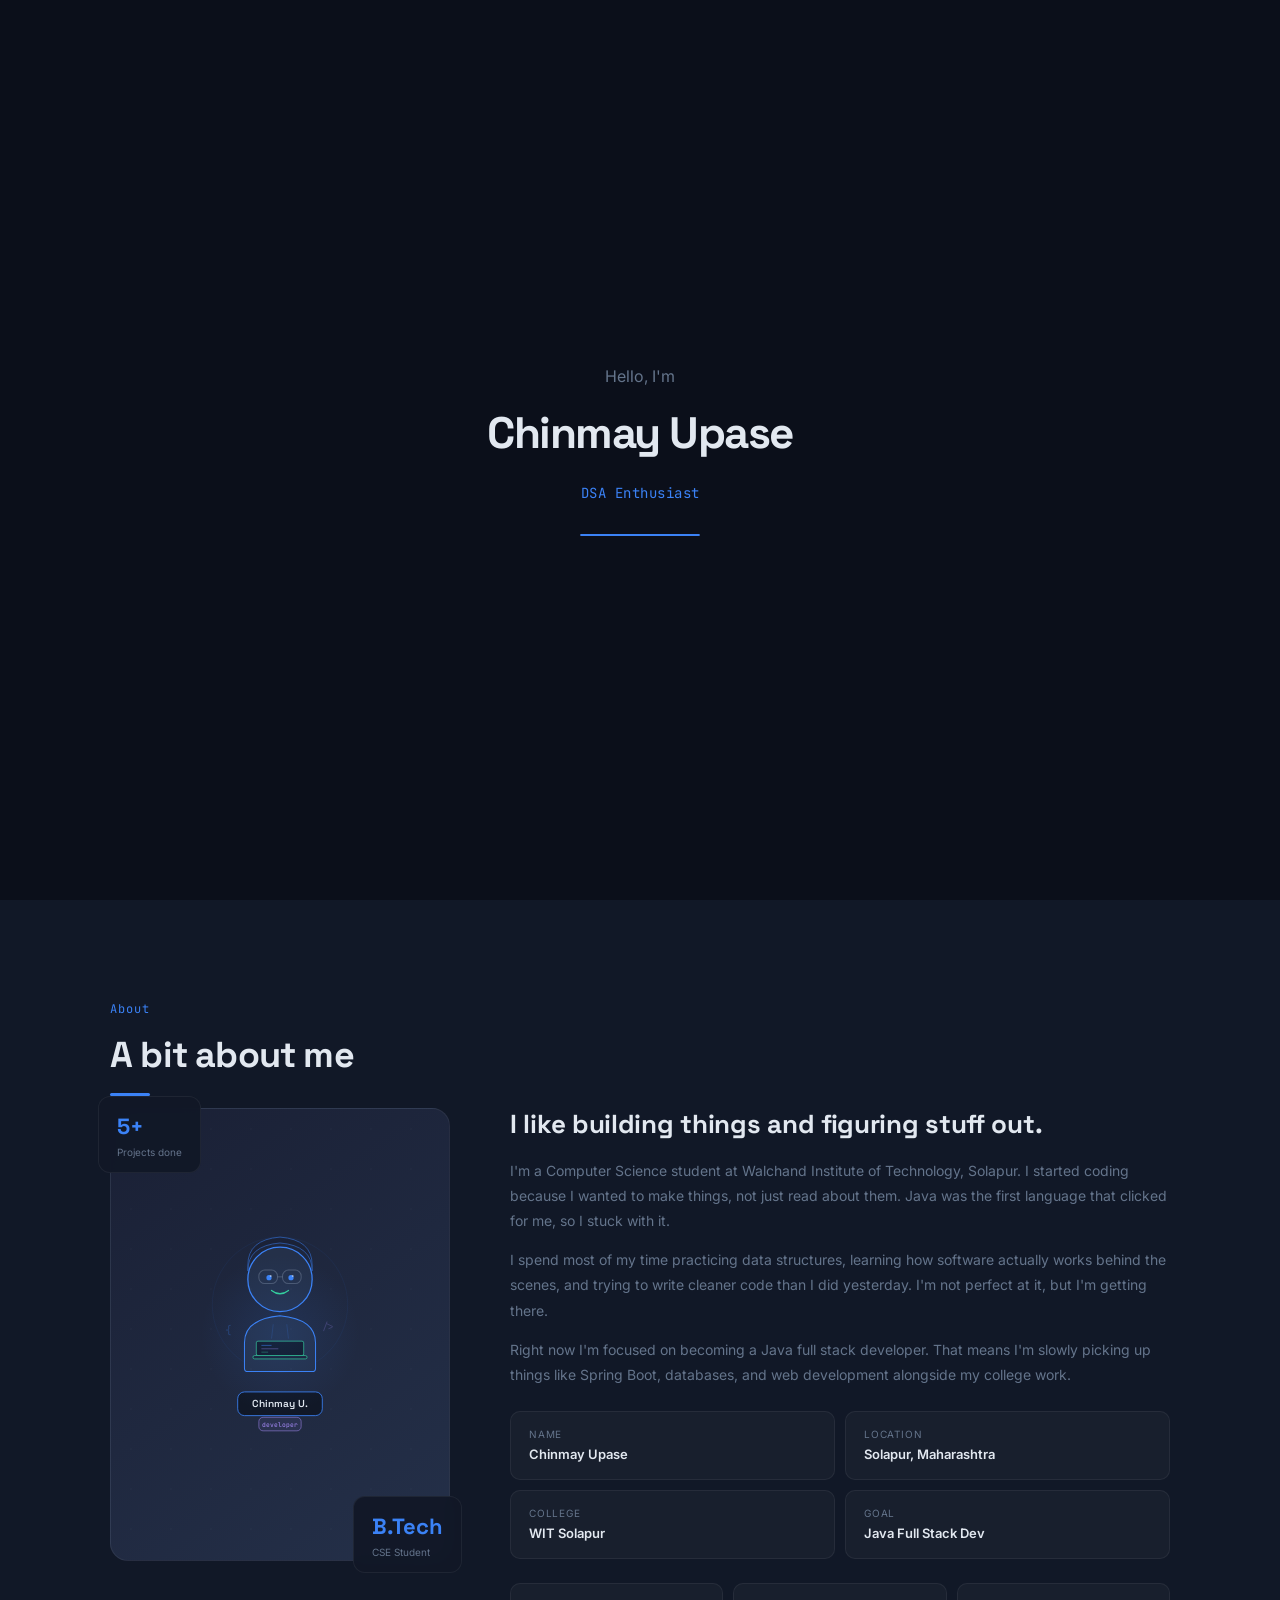
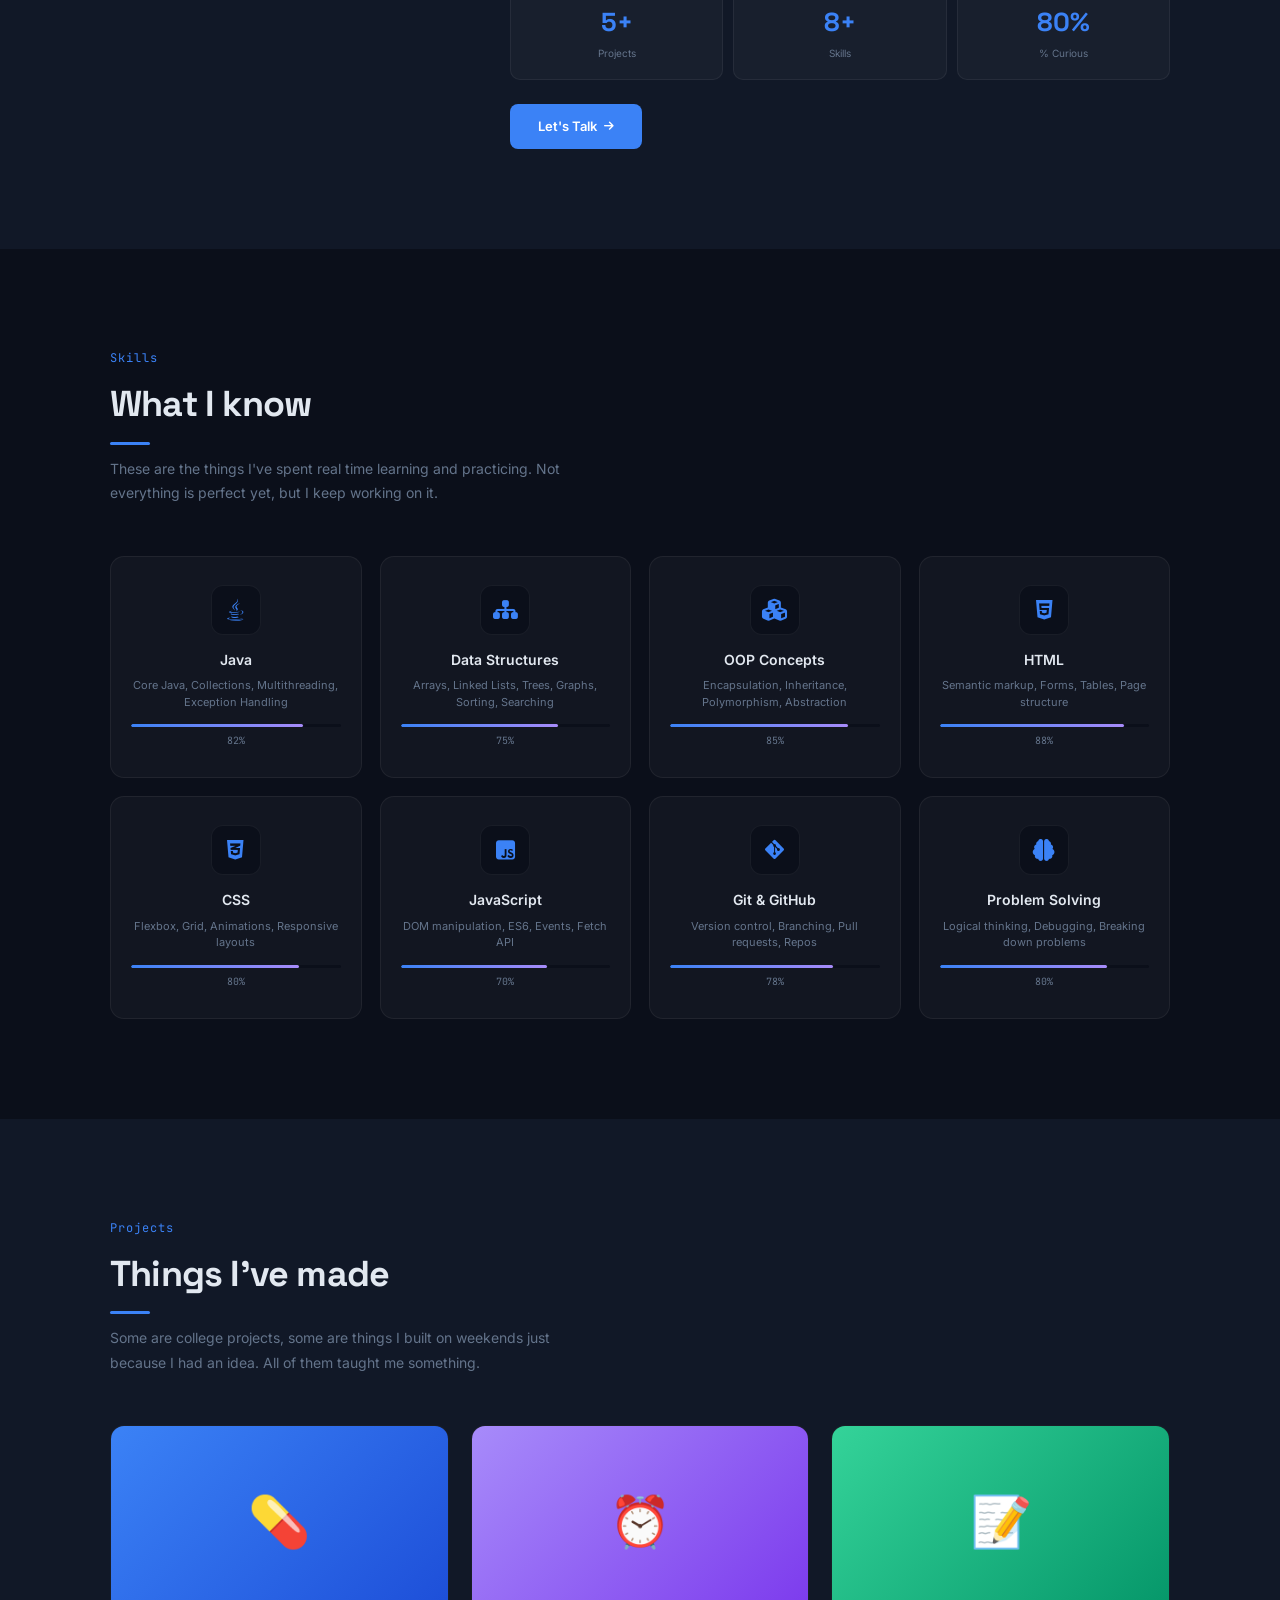
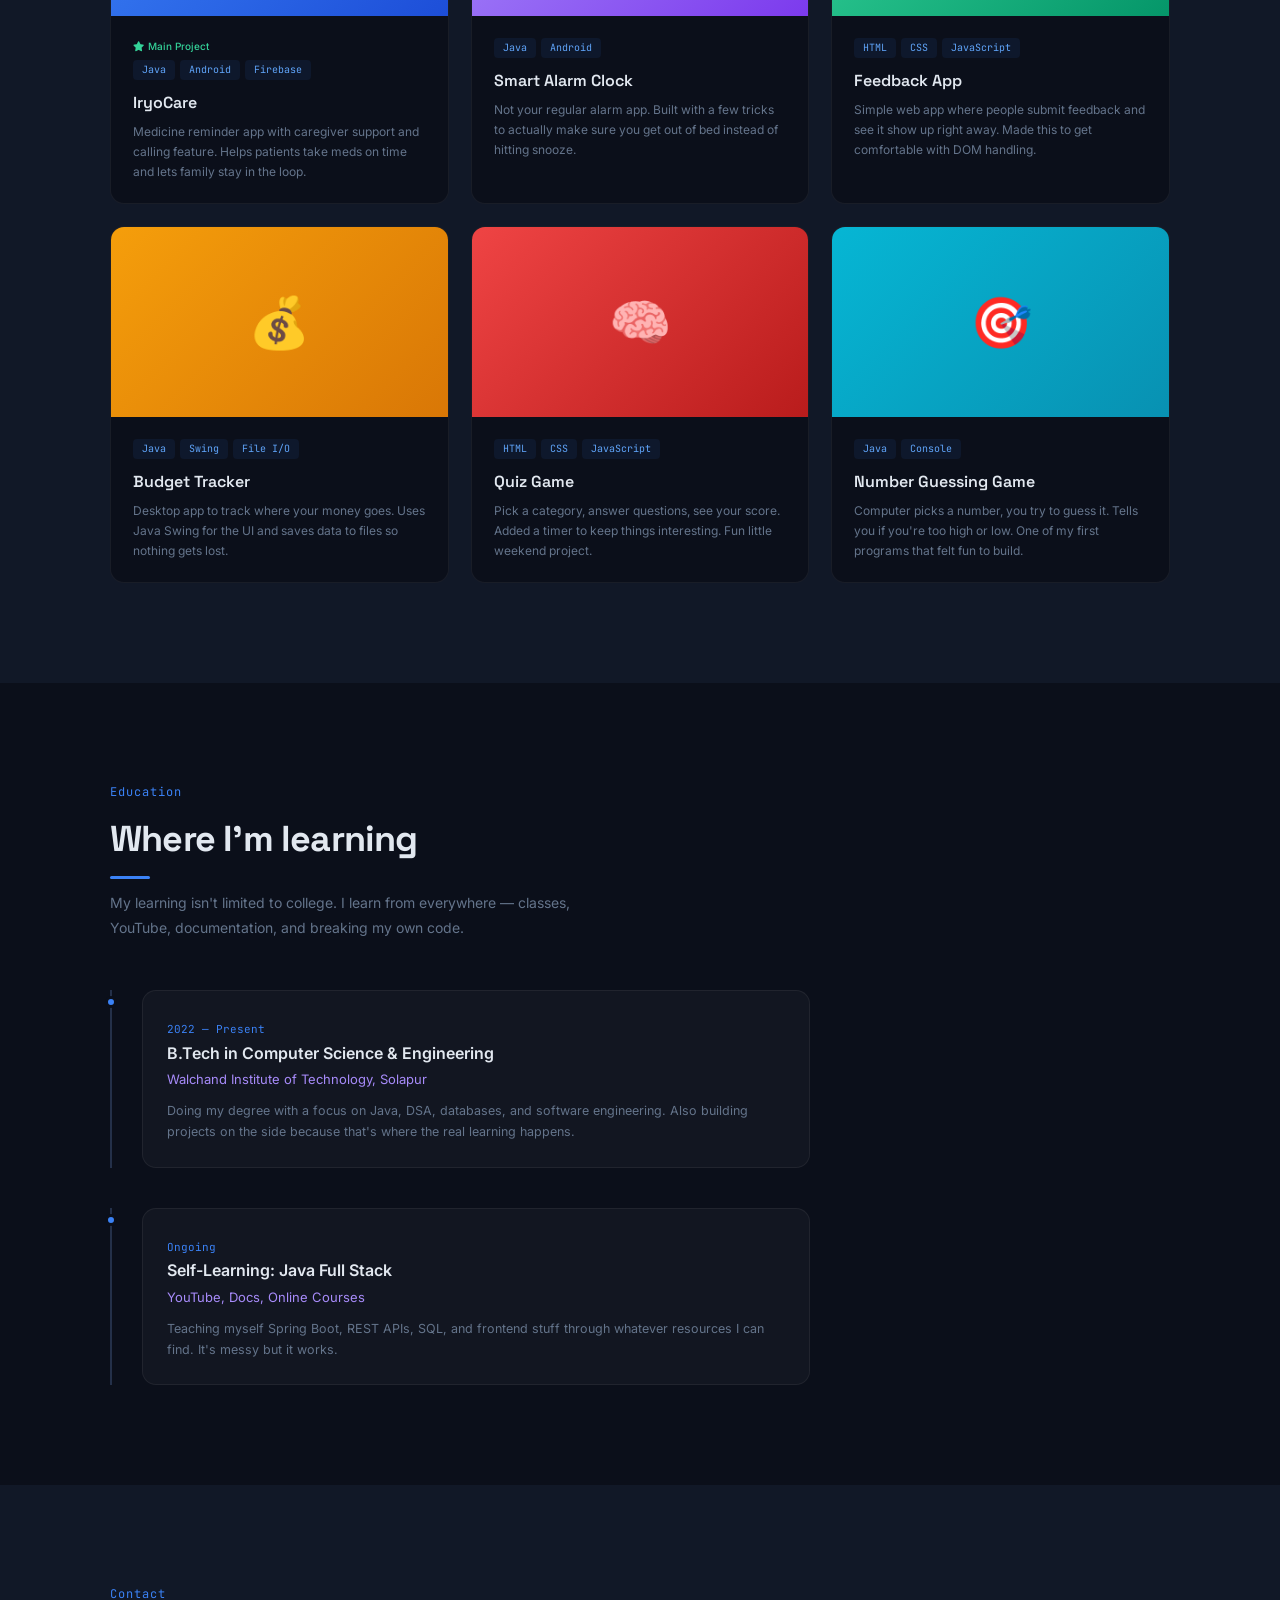
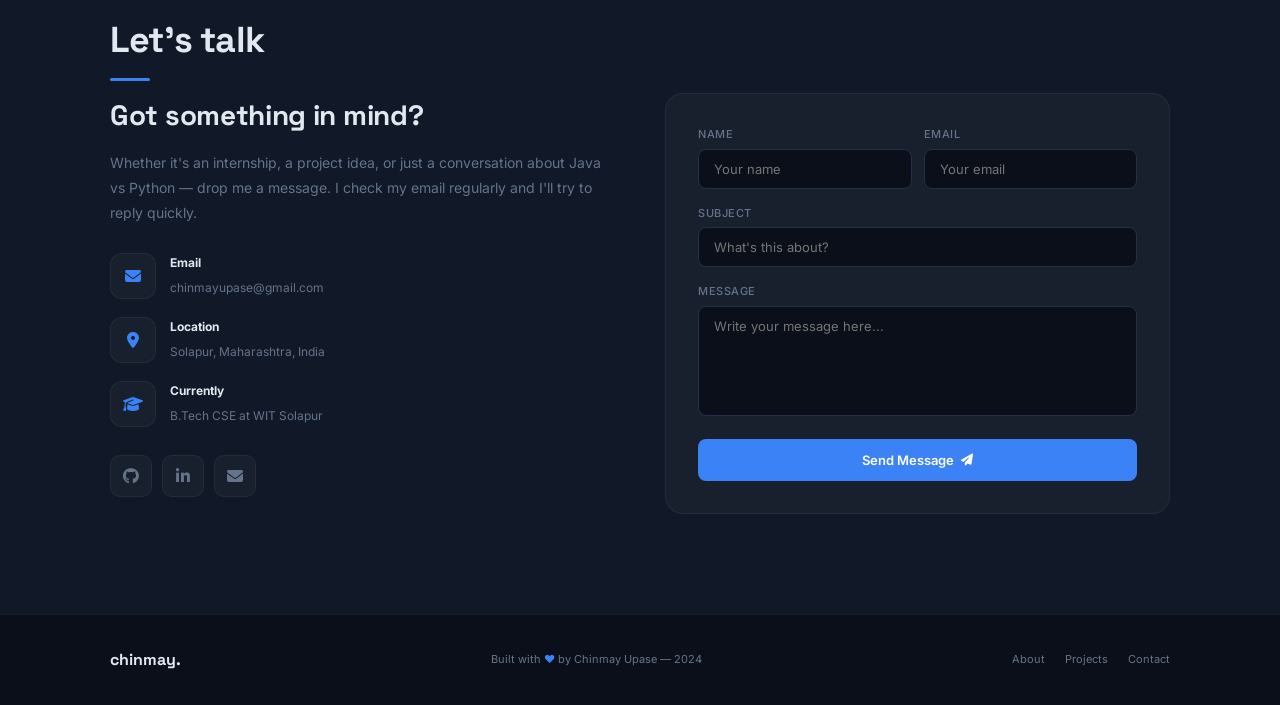
==== chinmay.html @ 38ffddcb "Add files via upload" ====
<!DOCTYPE html>
<html lang="en">
<head>
    <meta charset="UTF-8">
    <meta name="viewport" content="width=device-width, initial-scale=1.0">
    <title>Chinmay Upase — Developer</title>
    <link href="https://fonts.googleapis.com/css2?family=Inter:wght@300;400;500;600;700;800&family=Space+Grotesk:wght@400;500;600;700&family=JetBrains+Mono:wght@400;500&display=swap" rel="stylesheet">
    <link rel="stylesheet" href="https://cdnjs.cloudflare.com/ajax/libs/font-awesome/6.4.0/css/all.min.css">
    <style>
        *, *::before, *::after { margin: 0; padding: 0; box-sizing: border-box; }

        :root {
            --primary: #3b82f6;
            --primary-light: #60a5fa;
            --primary-dark: #2563eb;
            --secondary: #a78bfa;
            --accent: #34d399;
            --dark: #0b0f1a;
            --dark-2: #111827;
            --dark-3: #1a2035;
            --dark-4: #243049;
            --text: #94a3b8;
            --text-light: #64748b;
            --text-bright: #e2e8f0;
            --border: rgba(255,255,255,0.06);
            --card: rgba(255,255,255,0.03);
            --glow-primary: rgba(59,130,246,0.12);
        }

        html { scroll-behavior: smooth; scrollbar-width: thin; scrollbar-color: var(--dark-4) var(--dark); }
        html::-webkit-scrollbar { width: 5px; }
        html::-webkit-scrollbar-track { background: var(--dark); }
        html::-webkit-scrollbar-thumb { background: var(--dark-4); border-radius: 10px; }

        body {
            font-family: 'Inter', sans-serif;
            background: var(--dark);
            color: var(--text);
            overflow-x: hidden;
            line-height: 1.6;
        }

        ::selection { background: var(--primary); color: white; }
        a { text-decoration: none; color: inherit; }

        /* ===== LOADER ===== */
        .loader {
            position: fixed;
            inset: 0;
            background: var(--dark);
            z-index: 9999;
            display: flex;
            align-items: center;
            justify-content: center;
            transition: opacity 0.6s ease, visibility 0.6s ease;
        }
        .loader.hidden {
            opacity: 0;
            visibility: hidden;
            pointer-events: none;
        }
        .loader-content {
            text-align: center;
        }
        .loader-hello {
            font-family: 'Inter', sans-serif;
            font-size: 16px;
            color: var(--text-light);
            font-weight: 400;
            margin-bottom: 8px;
            opacity: 0;
            transform: translateY(15px);
            animation: loaderFadeIn 0.5s ease 0.2s forwards;
        }
        .loader-my-name {
            font-family: 'Space Grotesk', sans-serif;
            font-size: 44px;
            font-weight: 700;
            color: var(--text-bright);
            letter-spacing: -1.5px;
            margin-bottom: 12px;
            opacity: 0;
            transform: translateY(15px);
            animation: loaderFadeIn 0.5s ease 0.5s forwards;
        }
        .loader-roles {
            min-height: 24px;
            margin-bottom: 28px;
            opacity: 0;
            transform: translateY(10px);
            animation: loaderFadeIn 0.5s ease 0.8s forwards;
        }
        .loader-role {
            font-family: 'JetBrains Mono', monospace;
            font-size: 14px;
            color: var(--primary);
            letter-spacing: 0.5px;
            display: inline-block;
            transition: opacity 0.2s ease, transform 0.2s ease;
        }
        .loader-line {
            width: 120px;
            height: 2px;
            background: var(--dark-4);
            border-radius: 2px;
            margin: 0 auto;
            overflow: hidden;
            opacity: 0;
            animation: loaderFadeIn 0.4s ease 1s forwards;
        }
        .loader-line-fill {
            width: 0%;
            height: 100%;
            background: var(--primary);
            border-radius: 2px;
            animation: loaderBar 2s ease 1.1s forwards;
        }
        @keyframes loaderFadeIn {
            to { opacity: 1; transform: translateY(0); }
        }
        @keyframes loaderBar {
            to { width: 100%; }
        }

        /* ===== PARTICLES ===== */
        #particles {
            position: fixed;
            inset: 0;
            z-index: 0;
            pointer-events: none;
        }

        /* ===== NAV ===== */
        .nav {
            position: fixed;
            top: 0; left: 0; width: 100%;
            padding: 16px 40px;
            display: flex;
            justify-content: space-between;
            align-items: center;
            z-index: 100;
            transition: all 0.35s ease;
        }
        .nav.scrolled {
            background: rgba(11, 15, 26, 0.92);
            backdrop-filter: blur(20px);
            border-bottom: 1px solid var(--border);
            padding: 12px 40px;
        }
        .nav-name {
            font-family: 'Space Grotesk', sans-serif;
            font-size: 20px;
            font-weight: 700;
            color: var(--text-bright);
            letter-spacing: -0.3px;
            display: flex;
            align-items: center;
            gap: 6px;
        }
        .nav-dot {
            width: 8px; height: 8px;
            background: var(--primary);
            border-radius: 50%;
            animation: dotPulse 2s ease-in-out infinite;
        }
        @keyframes dotPulse {
            0%,100% { transform: scale(1); opacity: 1; }
            50% { transform: scale(1.3); opacity: 0.6; }
        }
        .nav-menu {
            display: flex;
            list-style: none;
            gap: 28px;
            align-items: center;
        }
        .nav-menu a {
            font-size: 13px;
            font-weight: 500;
            color: var(--text-light);
            transition: color 0.25s ease;
            letter-spacing: 0.3px;
            position: relative;
        }
        .nav-menu a::after {
            content: '';
            position: absolute;
            bottom: -3px; left: 0;
            width: 0; height: 2px;
            background: var(--primary);
            transition: width 0.3s ease;
            border-radius: 2px;
        }
        .nav-menu a:hover::after { width: 100%; }
        .nav-menu a:hover { color: var(--text-bright); }
        .nav-menu .hire-btn {
            padding: 8px 22px;
            background: var(--primary);
            color: white;
            border-radius: 8px;
            font-weight: 600;
            font-size: 12px;
            transition: all 0.3s ease;
        }
        .nav-menu .hire-btn::after { display: none; }
        .nav-menu .hire-btn:hover {
            transform: translateY(-2px);
            box-shadow: 0 8px 24px rgba(59,130,246,0.3);
        }
        .menu-toggle {
            display: none;
            background: none;
            border: none;
            cursor: pointer;
            padding: 4px;
            z-index: 101;
        }
        .menu-toggle span {
            display: block;
            width: 24px; height: 2px;
            background: var(--text-bright);
            margin: 5px 0;
            transition: all 0.3s ease;
            border-radius: 2px;
        }
        .menu-toggle.open span:nth-child(1) { transform: rotate(45deg) translate(4px,5px); }
        .menu-toggle.open span:nth-child(2) { opacity: 0; }
        .menu-toggle.open span:nth-child(3) { transform: rotate(-45deg) translate(4px,-5px); }

        /* ===== HERO ===== */
        .hero {
            min-height: 100vh;
            display: flex;
            align-items: center;
            padding: 120px 40px 80px;
            position: relative;
            overflow: hidden;
        }
        .hero-glow {
            position: absolute;
            border-radius: 50%;
            filter: blur(90px);
            pointer-events: none;
        }
        .hero-glow-1 {
            width: 400px; height: 400px;
            background: var(--primary);
            opacity: 0.06;
            top: -100px; right: -50px;
            animation: glowFloat1 10s ease-in-out infinite;
        }
        .hero-glow-2 {
            width: 300px; height: 300px;
            background: var(--secondary);
            opacity: 0.05;
            bottom: -80px; left: -60px;
            animation: glowFloat2 12s ease-in-out infinite;
        }
        @keyframes glowFloat1 {
            0%,100% { transform: translate(0,0); }
            50% { transform: translate(-30px,30px); }
        }
        @keyframes glowFloat2 {
            0%,100% { transform: translate(0,0); }
            50% { transform: translate(40px,-20px); }
        }
        .hero-inner {
            max-width: 640px;
            position: relative;
            z-index: 2;
        }
        .hero-tag {
            display: inline-flex;
            align-items: center;
            gap: 8px;
            font-size: 13px;
            color: var(--text-light);
            margin-bottom: 22px;
            padding: 6px 16px;
            background: var(--card);
            border: 1px solid var(--border);
            border-radius: 6px;
            animation: fadeUp 0.7s ease 0.3s both;
        }
        .hero-tag .status-dot {
            width: 7px; height: 7px;
            background: var(--accent);
            border-radius: 50%;
            animation: blink 1.5s infinite;
        }
        @keyframes blink {
            0%,100% { opacity: 1; }
            50% { opacity: 0.3; }
        }
        .hero-name {
            font-family: 'Space Grotesk', sans-serif;
            font-size: 60px;
            font-weight: 700;
            color: var(--text-bright);
            line-height: 1.08;
            letter-spacing: -2px;
            margin-bottom: 12px;
            animation: fadeUp 0.7s ease 0.5s both;
        }
        .hero-name .hl {
            color: var(--primary);
            position: relative;
        }
        .hero-name .hl::after {
            content: '';
            position: absolute;
            bottom: 3px; left: 0;
            width: 100%; height: 5px;
            background: var(--primary);
            opacity: 0.15;
            border-radius: 3px;
        }
        .hero-role {
            font-size: 20px;
            color: var(--secondary);
            font-weight: 500;
            margin-bottom: 20px;
            min-height: 30px;
            animation: fadeUp 0.7s ease 0.7s both;
        }
        .hero-desc {
            font-size: 15px;
            color: var(--text-light);
            line-height: 1.8;
            margin-bottom: 32px;
            max-width: 480px;
            animation: fadeUp 0.7s ease 0.9s both;
        }
        .hero-buttons {
            display: flex;
            gap: 12px;
            flex-wrap: wrap;
            animation: fadeUp 0.7s ease 1.1s both;
        }
        .btn {
            padding: 12px 28px;
            font-size: 13px;
            font-weight: 600;
            border-radius: 8px;
            transition: all 0.3s ease;
            display: inline-flex;
            align-items: center;
            gap: 7px;
            border: none;
            cursor: pointer;
            font-family: 'Inter', sans-serif;
            position: relative;
            overflow: hidden;
        }
        .btn-primary {
            background: var(--primary);
            color: white;
        }
        .btn-primary::before {
            content: '';
            position: absolute;
            inset: 0;
            background: linear-gradient(90deg, transparent, rgba(255,255,255,0.12), transparent);
            transform: translateX(-100%);
            transition: transform 0.5s ease;
        }
        .btn-primary:hover::before { transform: translateX(100%); }
        .btn-primary:hover {
            transform: translateY(-2px);
            box-shadow: 0 10px 30px rgba(59,130,246,0.3);
        }
        .btn-ghost {
            background: transparent;
            color: var(--text);
            border: 1px solid var(--dark-4);
        }
        .btn-ghost:hover {
            border-color: var(--primary);
            color: var(--primary);
            transform: translateY(-2px);
        }
        .hero-socials {
            display: flex;
            gap: 12px;
            margin-top: 36px;
            animation: fadeUp 0.7s ease 1.3s both;
        }
        .hero-socials a {
            width: 40px; height: 40px;
            border-radius: 10px;
            border: 1px solid var(--border);
            display: flex;
            align-items: center;
            justify-content: center;
            color: var(--text-light);
            font-size: 16px;
            transition: all 0.3s ease;
        }
        .hero-socials a:hover {
            color: var(--primary);
            border-color: var(--primary);
            transform: translateY(-3px);
            box-shadow: 0 6px 20px rgba(59,130,246,0.15);
        }
        .hero-tech {
            position: absolute;
            bottom: 50px; left: 40px;
            display: flex;
            gap: 20px;
            align-items: center;
            animation: fadeUp 0.7s ease 1.5s both;
            z-index: 2;
        }
        .hero-tech span {
            font-size: 11px;
            color: var(--text-light);
            letter-spacing: 1.5px;
            text-transform: uppercase;
        }
        .hero-tech-icons { display: flex; gap: 14px; }
        .hero-tech-icons i {
            font-size: 18px;
            color: var(--dark-4);
            transition: all 0.3s ease;
        }
        .hero-tech-icons i:hover {
            color: var(--primary);
            transform: translateY(-3px);
        }

        /* Hero 3D */
        .hero-3d {
            position: absolute;
            right: 80px;
            top: 50%;
            transform: translateY(-50%);
            z-index: 1;
        }
        .hero-3d-box {
            width: 380px; height: 380px;
            position: relative;
            transform-style: preserve-3d;
            transition: transform 0.3s ease;
        }
        .orbit {
            position: absolute;
            border: 1.5px solid;
            border-radius: 50%;
            top: 50%; left: 50%;
            transform-style: preserve-3d;
        }
        .orbit:nth-child(1) {
            width: 220px; height: 220px;
            margin: -110px 0 0 -110px;
            border-color: rgba(59,130,246,0.12);
            animation: orbitSpin 10s linear infinite;
        }
        .orbit:nth-child(2) {
            width: 290px; height: 290px;
            margin: -145px 0 0 -145px;
            border-color: rgba(167,139,250,0.08);
            animation: orbitSpin 14s linear infinite reverse;
        }
        .orbit:nth-child(3) {
            width: 360px; height: 360px;
            margin: -180px 0 0 -180px;
            border-color: rgba(52,211,153,0.06);
            animation: orbitSpin 18s linear infinite;
        }
        @keyframes orbitSpin { to { transform: rotateX(65deg) rotateZ(360deg); } }
        .orbit-dot {
            position: absolute;
            width: 7px; height: 7px;
            border-radius: 50%;
        }
        .orbit:nth-child(1) .orbit-dot { background: var(--primary); top: -3px; left: 50%; box-shadow: 0 0 12px var(--primary); }
        .orbit:nth-child(2) .orbit-dot { background: var(--secondary); top: 50%; right: -3px; box-shadow: 0 0 12px var(--secondary); }
        .orbit:nth-child(3) .orbit-dot { background: var(--accent); bottom: -3px; left: 50%; box-shadow: 0 0 12px var(--accent); }
        .hero-core {
            position: absolute;
            top: 50%; left: 50%;
            width: 70px; height: 70px;
            margin: -35px 0 0 -35px;
            display: flex;
            align-items: center;
            justify-content: center;
            font-family: 'Space Grotesk', sans-serif;
            font-size: 22px;
            font-weight: 700;
            color: var(--primary);
            background: radial-gradient(circle, var(--glow-primary), transparent 70%);
            border-radius: 50%;
            animation: corePulse 3s ease-in-out infinite;
        }
        @keyframes corePulse {
            0%,100% { transform: scale(1); }
            50% { transform: scale(1.12); }
        }
        .hero-scroll {
            position: absolute;
            bottom: 50px; right: 40px;
            display: flex;
            align-items: center;
            gap: 10px;
            animation: fadeUp 0.7s ease 1.7s both;
            z-index: 2;
        }
        .hero-scroll span {
            font-size: 10px;
            letter-spacing: 2px;
            text-transform: uppercase;
            color: var(--text-light);
            writing-mode: vertical-rl;
        }
        .scroll-mouse {
            width: 18px; height: 30px;
            border: 1.5px solid var(--dark-4);
            border-radius: 10px;
            position: relative;
        }
        .scroll-mouse::after {
            content: '';
            position: absolute;
            top: 5px; left: 50%;
            transform: translateX(-50%);
            width: 2px; height: 6px;
            background: var(--primary);
            border-radius: 2px;
            animation: scrollAnim 1.8s ease-in-out infinite;
        }
        @keyframes scrollAnim {
            0%,100% { top: 5px; opacity: 1; }
            50% { top: 16px; opacity: 0.2; }
        }
        @keyframes fadeUp {
            from { opacity: 0; transform: translateY(25px); }
            to { opacity: 1; transform: translateY(0); }
        }

        /* ===== SECTIONS ===== */
        section { padding: 100px 40px; position: relative; z-index: 1; }
        .alt-bg { background: var(--dark-2); }
        .container { max-width: 1060px; margin: 0 auto; }

        .section-label {
            font-family: 'JetBrains Mono', monospace;
            font-size: 12px; color: var(--primary);
            letter-spacing: 1px; margin-bottom: 8px; display: block;
        }
        .section-heading {
            font-family: 'Space Grotesk', sans-serif;
            font-size: 36px; font-weight: 700;
            color: var(--text-bright);
            letter-spacing: -0.8px; margin-bottom: 8px;
        }
        .section-rule {
            width: 40px; height: 3px;
            background: var(--primary);
            border-radius: 3px; margin-bottom: 12px;
        }
        .section-desc {
            font-size: 14px; color: var(--text-light);
            max-width: 480px; margin-bottom: 50px; line-height: 1.75;
        }

        /* ===== ABOUT ===== */
        .about-grid {
            display: grid;
            grid-template-columns: 340px 1fr;
            gap: 60px; align-items: start;
        }
        .about-photo { position: relative; }
        .about-card {
            width: 100%; aspect-ratio: 3/4;
            background: linear-gradient(145deg, var(--dark-3), var(--dark-4));
            border-radius: 18px;
            border: 1px solid var(--border);
            overflow: hidden;
            display: flex; align-items: center; justify-content: center;
            position: relative;
        }
        .avatar-wrap {
            width: 100%; height: 100%;
            display: flex; align-items: center; justify-content: center;
            position: relative;
        }
        .avatar-pattern {
            position: absolute; inset: 0; opacity: 0.02;
            background-image: url("data:image/svg+xml,%3Csvg width='40' height='40' viewBox='0 0 40 40' xmlns='http://www.w3.org/2000/svg'%3E%3Cg fill='%23ffffff'%3E%3Ccircle cx='20' cy='20' r='1'/%3E%3C/g%3E%3C/svg%3E");
        }
        .avatar-glow {
            position: absolute;
            top: 50%; left: 50%;
            transform: translate(-50%,-50%);
            width: 160px; height: 160px;
            background: radial-gradient(circle, var(--glow-primary), transparent 70%);
            border-radius: 50%;
            animation: corePulse 5s ease-in-out infinite;
        }
        .about-tag {
            position: absolute;
            background: rgba(17,24,39,0.94);
            border: 1px solid var(--border);
            border-radius: 12px;
            padding: 12px 18px; z-index: 3;
            backdrop-filter: blur(8px);
        }
        .about-tag-top { top: -12px; left: -12px; animation: tagFloat 4s ease-in-out infinite; }
        .about-tag-bottom { bottom: -12px; right: -12px; animation: tagFloat 4s ease-in-out infinite 2s; }
        @keyframes tagFloat {
            0%,100% { transform: translateY(0); }
            50% { transform: translateY(-6px); }
        }
        .about-tag .val {
            font-family: 'Space Grotesk', sans-serif;
            font-size: 22px; font-weight: 700; color: var(--primary);
        }
        .about-tag .lbl { font-size: 10px; color: var(--text-light); }

        .about-body h3 {
            font-family: 'Space Grotesk', sans-serif;
            font-size: 26px; font-weight: 700;
            color: var(--text-bright);
            margin-bottom: 16px;
            letter-spacing: -0.3px; line-height: 1.3;
        }
        .about-body p {
            font-size: 14px; color: var(--text-light);
            line-height: 1.8; margin-bottom: 14px;
        }

        .detail-grid {
            display: grid; grid-template-columns: 1fr 1fr;
            gap: 10px; margin: 24px 0;
        }
        .detail-box {
            padding: 14px 18px;
            background: var(--card);
            border: 1px solid var(--border);
            border-radius: 10px;
            transition: all 0.3s ease;
        }
        .detail-box:hover {
            border-color: rgba(59,130,246,0.2);
            transform: translateY(-2px);
        }
        .detail-box .dl {
            font-size: 10px; color: var(--text-light);
            text-transform: uppercase; letter-spacing: 0.8px; margin-bottom: 2px;
        }
        .detail-box .dv { font-size: 13px; color: var(--text-bright); font-weight: 600; }

        .num-row {
            display: grid; grid-template-columns: repeat(3,1fr);
            gap: 10px; margin: 20px 0 24px;
        }
        .num-box {
            text-align: center; padding: 18px 8px;
            background: var(--card);
            border: 1px solid var(--border);
            border-radius: 10px;
            transition: all 0.3s ease;
        }
        .num-box:hover {
            border-color: rgba(59,130,246,0.2);
            transform: translateY(-3px);
        }
        .num-box .n {
            font-family: 'Space Grotesk', sans-serif;
            font-size: 26px; font-weight: 700; color: var(--primary);
        }
        .num-box .l { font-size: 10px; color: var(--text-light); margin-top: 2px; }

        /* ===== SKILLS ===== */
        .skills-grid { display: grid; grid-template-columns: repeat(4,1fr); gap: 18px; }
        .s-card {
            background: var(--card);
            border: 1px solid var(--border);
            border-radius: 14px;
            padding: 28px 20px;
            text-align: center;
            transition: all 0.4s ease;
            position: relative; overflow: hidden;
        }
        .s-card::after {
            content: '';
            position: absolute; bottom: 0; left: 0;
            width: 100%; height: 2px;
            background: linear-gradient(90deg, var(--primary), var(--secondary));
            transform: scaleX(0); transform-origin: left;
            transition: transform 0.4s ease;
        }
        .s-card:hover::after { transform: scaleX(1); }
        .s-card:hover {
            border-color: rgba(59,130,246,0.2);
            transform: translateY(-6px);
            box-shadow: 0 14px 40px rgba(0,0,0,0.25);
        }
        .s-icon {
            width: 50px; height: 50px;
            margin: 0 auto 14px;
            background: var(--dark);
            border: 1px solid var(--border);
            border-radius: 12px;
            display: flex; align-items: center; justify-content: center;
            font-size: 22px; color: var(--primary);
            transition: all 0.4s ease;
        }
        .s-card:hover .s-icon {
            background: var(--primary); color: white;
            border-color: var(--primary);
            transform: rotateY(180deg);
        }
        .s-card h4 { font-size: 14px; color: var(--text-bright); font-weight: 600; margin-bottom: 6px; }
        .s-card p { font-size: 11px; color: var(--text-light); line-height: 1.5; margin-bottom: 14px; }
        .s-bar { width: 100%; height: 3px; background: var(--dark); border-radius: 3px; overflow: hidden; }
        .s-bar-fill {
            height: 100%;
            background: linear-gradient(90deg, var(--primary), var(--secondary));
            border-radius: 3px; width: 0;
            transition: width 1.3s ease;
        }
        .s-pct { font-family: 'JetBrains Mono', monospace; font-size: 10px; color: var(--text-light); margin-top: 6px; }

        /* ===== PROJECTS ===== */
        .projects-grid { display: grid; grid-template-columns: repeat(3,1fr); gap: 22px; }
        .p-card {
            background: var(--dark);
            border: 1px solid var(--border);
            border-radius: 14px; overflow: hidden;
            transition: all 0.4s ease;
        }
        .p-card:hover {
            transform: translateY(-6px);
            box-shadow: 0 18px 45px rgba(0,0,0,0.3);
            border-color: rgba(59,130,246,0.15);
        }
        .p-thumb { height: 190px; position: relative; overflow: hidden; }
        .p-thumb-bg {
            width: 100%; height: 100%;
            display: flex; align-items: center; justify-content: center;
            font-size: 50px;
            transition: transform 0.5s ease;
        }
        .p-card:hover .p-thumb-bg { transform: scale(1.08); }
        .p-overlay {
            position: absolute; inset: 0;
            background: linear-gradient(to bottom, transparent 30%, rgba(11,15,26,0.92));
            display: flex; align-items: flex-end; padding: 16px;
            opacity: 0; transition: opacity 0.35s ease;
        }
        .p-card:hover .p-overlay { opacity: 1; }
        .p-link {
            width: 34px; height: 34px;
            border-radius: 8px;
            background: var(--dark-3);
            border: 1px solid var(--border);
            display: flex; align-items: center; justify-content: center;
            color: var(--text); font-size: 13px;
            transition: all 0.25s ease;
        }
        .p-link:hover {
            background: var(--primary); color: white;
            border-color: var(--primary); transform: scale(1.1);
        }
        .p-body { padding: 22px; }
        .p-tags { display: flex; gap: 5px; flex-wrap: wrap; margin-bottom: 10px; }
        .p-tag {
            padding: 2px 9px; font-size: 10px; border-radius: 4px;
            background: rgba(59,130,246,0.08); color: var(--primary-light);
            font-family: 'JetBrains Mono', monospace;
        }
        .p-body h3 {
            font-family: 'Space Grotesk', sans-serif;
            font-size: 16px; color: var(--text-bright);
            font-weight: 600; margin-bottom: 6px;
            transition: color 0.25s ease;
        }
        .p-card:hover .p-body h3 { color: var(--primary); }
        .p-body p { font-size: 12px; color: var(--text-light); line-height: 1.65; }
        .p-featured {
            font-size: 10px; color: var(--accent); font-weight: 500;
            margin-bottom: 6px; display: flex; align-items: center; gap: 4px;
        }

        /* ===== EDUCATION ===== */
        .edu-list { max-width: 700px; }
        .edu-item {
            position: relative; padding-left: 30px; margin-bottom: 40px;
            border-left: 2px solid var(--dark-4);
        }
        .edu-item:last-child { margin-bottom: 0; }
        .edu-item::before {
            content: ''; position: absolute; left: -7px; top: 6px;
            width: 12px; height: 12px; background: var(--primary);
            border-radius: 50%; border: 3px solid var(--dark);
        }
        .edu-box {
            background: var(--card); border: 1px solid var(--border);
            border-radius: 14px; padding: 24px;
            transition: all 0.35s ease;
        }
        .edu-box:hover {
            border-color: rgba(59,130,246,0.2);
            transform: translateX(6px);
            box-shadow: 0 8px 25px rgba(59,130,246,0.08);
        }
        .edu-year {
            font-family: 'JetBrains Mono', monospace;
            font-size: 11px; color: var(--primary); margin-bottom: 6px;
        }
        .edu-box h4 { font-size: 16px; color: var(--text-bright); margin-bottom: 3px; font-weight: 600; }
        .edu-box h5 { font-size: 13px; color: var(--secondary); font-weight: 400; margin-bottom: 10px; }
        .edu-box p { font-size: 12.5px; color: var(--text-light); line-height: 1.7; }

        /* ===== CONTACT ===== */
        .contact-grid { display: grid; grid-template-columns: 1fr 1fr; gap: 50px; }
        .contact-text h3 {
            font-family: 'Space Grotesk', sans-serif;
            font-size: 28px; color: var(--text-bright);
            margin-bottom: 12px; letter-spacing: -0.3px;
        }
        .contact-text > p { font-size: 14px; color: var(--text-light); line-height: 1.8; margin-bottom: 28px; }
        .c-list { display: flex; flex-direction: column; gap: 18px; }
        .c-item { display: flex; align-items: center; gap: 14px; }
        .c-icon {
            width: 46px; height: 46px; border-radius: 12px;
            background: var(--card); border: 1px solid var(--border);
            display: flex; align-items: center; justify-content: center;
            font-size: 16px; color: var(--primary); flex-shrink: 0;
            transition: all 0.3s ease;
        }
        .c-item:hover .c-icon {
            background: var(--primary); color: white;
            border-color: var(--primary); transform: scale(1.05);
        }
        .c-item h4 { font-size: 12px; color: var(--text-bright); margin-bottom: 1px; }
        .c-item span, .c-item a { font-size: 12px; color: var(--text-light); transition: color 0.2s ease; }
        .c-item a:hover { color: var(--primary); }
        .c-socials { display: flex; gap: 10px; margin-top: 28px; }
        .c-social {
            width: 42px; height: 42px; border-radius: 10px;
            background: var(--card); border: 1px solid var(--border);
            display: flex; align-items: center; justify-content: center;
            color: var(--text-light); font-size: 16px;
            transition: all 0.3s ease;
        }
        .c-social:hover {
            background: var(--primary); color: white;
            border-color: var(--primary);
            transform: translateY(-3px);
            box-shadow: 0 6px 20px rgba(59,130,246,0.2);
        }
        .c-form {
            background: var(--card); border: 1px solid var(--border);
            border-radius: 18px; padding: 32px;
        }
        .f-group { margin-bottom: 16px; }
        .f-group label {
            display: block; font-size: 11px; letter-spacing: 0.5px;
            text-transform: uppercase; margin-bottom: 5px;
            color: var(--text-light); font-weight: 500;
        }
        .f-group input, .f-group textarea {
            width: 100%; padding: 11px 15px; background: var(--dark);
            border: 1px solid var(--dark-4); border-radius: 8px;
            color: var(--text-bright); font-family: 'Inter', sans-serif;
            font-size: 13px; transition: all 0.3s ease; outline: none;
        }
        .f-group input:focus, .f-group textarea:focus {
            border-color: var(--primary);
            box-shadow: 0 0 0 3px rgba(59,130,246,0.08);
        }
        .f-group textarea { height: 110px; resize: none; }
        .f-row { display: grid; grid-template-columns: 1fr 1fr; gap: 12px; }
        .f-btn {
            width: 100%; padding: 13px; background: var(--primary); color: white;
            border: none; border-radius: 8px; font-size: 13px; font-weight: 600;
            cursor: pointer; transition: all 0.3s ease; font-family: 'Inter', sans-serif;
            display: flex; align-items: center; justify-content: center; gap: 7px;
            position: relative; overflow: hidden;
        }
        .f-btn::before {
            content: ''; position: absolute; inset: 0;
            background: linear-gradient(90deg, transparent, rgba(255,255,255,0.1), transparent);
            transform: translateX(-100%); transition: transform 0.5s ease;
        }
        .f-btn:hover::before { transform: translateX(100%); }
        .f-btn:hover {
            transform: translateY(-2px);
            box-shadow: 0 8px 25px rgba(59,130,246,0.25);
        }
        .f-btn.sent { background: var(--accent); }

        /* ===== FOOTER ===== */
        footer {
            padding: 32px 40px; border-top: 1px solid var(--border);
            background: var(--dark); position: relative; z-index: 1;
        }
        .footer-row {
            display: flex; justify-content: space-between; align-items: center;
            max-width: 1060px; margin: 0 auto; flex-wrap: wrap; gap: 12px;
        }
        .footer-name {
            font-family: 'Space Grotesk', sans-serif;
            font-size: 16px; font-weight: 700; color: var(--text-bright);
        }
        .footer-copy { font-size: 11px; color: var(--text-light); }
        .footer-copy .heart { color: var(--primary); }
        .footer-links { display: flex; gap: 20px; }
        .footer-links a { font-size: 11px; color: var(--text-light); transition: color 0.2s ease; }
        .footer-links a:hover { color: var(--primary); }

        /* ===== ANIMATIONS ===== */
        .fade-in { opacity: 0; transform: translateY(30px); transition: opacity 0.65s ease, transform 0.65s ease; }
        .fade-in.show { opacity: 1; transform: translateY(0); }
        .fade-left { opacity: 0; transform: translateX(-30px); transition: opacity 0.65s ease, transform 0.65s ease; }
        .fade-left.show { opacity: 1; transform: translateX(0); }
        .fade-right { opacity: 0; transform: translateX(30px); transition: opacity 0.65s ease, transform 0.65s ease; }
        .fade-right.show { opacity: 1; transform: translateX(0); }

        /* ===== RESPONSIVE ===== */
        @media (max-width: 1024px) {
            .hero-3d { display: none; }
            .hero-name { font-size: 48px; }
            .skills-grid { grid-template-columns: repeat(2,1fr); }
            .projects-grid { grid-template-columns: repeat(2,1fr); }
        }
        @media (max-width: 768px) {
            .nav { padding: 12px 20px; }
            .nav.scrolled { padding: 10px 20px; }
            .nav-menu {
                position: fixed; top: 0; right: -100%;
                width: 250px; height: 100vh;
                background: var(--dark-2);
                flex-direction: column;
                padding: 80px 28px; gap: 18px;
                transition: right 0.35s ease;
                border-left: 1px solid var(--border);
            }
            .nav-menu.open { right: 0; }
            .menu-toggle { display: block; }
            section { padding: 70px 20px; }
            .hero { padding: 100px 20px 60px; }
            .hero-name { font-size: 36px; letter-spacing: -1px; }
            .hero-role { font-size: 17px; }
            .hero-desc { font-size: 14px; }
            .hero-buttons { flex-direction: column; width: 100%; }
            .hero-buttons .btn { width: 100%; justify-content: center; }
            .hero-tech { bottom: 25px; left: 20px; }
            .hero-scroll { display: none; }
            .section-heading { font-size: 28px; }
            .about-grid { grid-template-columns: 1fr; gap: 30px; }
            .about-card { aspect-ratio: 4/3; }
            .about-tag-top { left: 8px; top: 8px; }
            .about-tag-bottom { right: 8px; bottom: 8px; }
            .detail-grid { grid-template-columns: 1fr; }
            .skills-grid { grid-template-columns: 1fr 1fr; }
            .projects-grid { grid-template-columns: 1fr; }
            .contact-grid { grid-template-columns: 1fr; }
            .f-row { grid-template-columns: 1fr; }
            .footer-row { flex-direction: column; text-align: center; }
            .loader-my-name { font-size: 32px; }
        }
        @media (max-width: 480px) {
            .hero-name { font-size: 30px; }
            .skills-grid { grid-template-columns: 1fr; }
            .num-box .n { font-size: 22px; }
            .loader-my-name { font-size: 26px; }
        }
    </style>
</head>
<body>

    <!-- Loader -->
    <div class="loader" id="loader">
        <div class="loader-content">
            <div class="loader-hello">Hello, I'm</div>
            <div class="loader-my-name">Chinmay Upase</div>
            <div class="loader-roles">
                <span class="loader-role" id="loaderRole">Java Developer</span>
            </div>
            <div class="loader-line"><div class="loader-line-fill"></div></div>
        </div>
    </div>

    <!-- Particles -->
    <canvas id="particles"></canvas>

    <!-- Nav -->
    <nav class="nav" id="nav">
        <a href="#" class="nav-name"><span class="nav-dot"></span> chinmay</a>
        <ul class="nav-menu" id="navMenu">
            <li><a href="#about">About</a></li>
            <li><a href="#skills">Skills</a></li>
            <li><a href="#projects">Projects</a></li>
            <li><a href="#education">Education</a></li>
            <li><a href="#contact" class="hire-btn">Say Hello</a></li>
        </ul>
        <button class="menu-toggle" id="menuToggle"><span></span><span></span><span></span></button>
    </nav>

    <!-- Hero -->
    <section class="hero" id="home">
        <div class="hero-glow hero-glow-1"></div>
        <div class="hero-glow hero-glow-2"></div>
        <div class="hero-inner">
            <div class="hero-tag"><span class="status-dot"></span> Open to opportunities</div>
            <h1 class="hero-name">Chinmay<br><span class="hl">Upase</span></h1>
            <div class="hero-role" id="heroRole">Student Developer</div>
            <p class="hero-desc">I'm a CSE student at WIT Solapur. I write Java, practice DSA, and build small apps when I get an idea. Trying to get better every day and eventually become a Java full stack developer.</p>
            <div class="hero-buttons">
                <a href="#projects" class="btn btn-primary">See My Work <i class="fas fa-arrow-down" style="font-size:11px"></i></a>
                <a href="#contact" class="btn btn-ghost"><i class="fas fa-envelope" style="font-size:12px"></i> Get In Touch</a>
            </div>
            <div class="hero-socials">
                <a href="https://github.com/Chinmay3671" target="_blank" title="GitHub"><i class="fab fa-github"></i></a>
                <a href="https://www.linkedin.com/in/chinmay-upase-861701337" target="_blank" title="LinkedIn"><i class="fab fa-linkedin-in"></i></a>
                <a href="mailto:chinmayupase@gmail.com" title="Email"><i class="fas fa-envelope"></i></a>
            </div>
        </div>
        <div class="hero-3d">
            <div class="hero-3d-box" id="hero3d">
                <div class="orbit"><div class="orbit-dot"></div></div>
                <div class="orbit"><div class="orbit-dot"></div></div>
                <div class="orbit"><div class="orbit-dot"></div></div>
                <div class="hero-core">CU</div>
            </div>
        </div>
        <div class="hero-tech">
            <span>Tech</span>
            <div class="hero-tech-icons">
                <i class="fab fa-java" title="Java"></i>
                <i class="fab fa-html5" title="HTML5"></i>
                <i class="fab fa-css3-alt" title="CSS3"></i>
                <i class="fab fa-js-square" title="JavaScript"></i>
                <i class="fab fa-git-alt" title="Git"></i>
            </div>
        </div>
        <div class="hero-scroll"><span>Scroll</span><div class="scroll-mouse"></div></div>
    </section>

    <!-- About -->
    <section class="alt-bg" id="about">
        <div class="container">
            <span class="section-label fade-in">About</span>
            <h2 class="section-heading fade-in">A bit about me</h2>
            <div class="section-rule fade-in"></div>
            <div class="about-grid">
                <div class="about-photo fade-left">
                    <div class="about-card">
                        <div class="avatar-wrap">
                            <div class="avatar-pattern"></div>
                            <div class="avatar-glow"></div>
                            <svg viewBox="0 0 260 320" xmlns="http://www.w3.org/2000/svg" width="220">
                                <circle cx="130" cy="125" r="80" fill="none" stroke="#3b82f6" stroke-width="1" opacity="0.08"/>
                                <circle cx="130" cy="95" r="38" fill="#243049" stroke="#3b82f6" stroke-width="1.5"/>
                                <path d="M92 85 Q92 55 130 52 Q168 55 168 85 L168 78 Q168 48 130 45 Q92 48 92 78Z" fill="#1a2035" stroke="#3b82f6" stroke-width="1" opacity="0.6"/>
                                <circle cx="117" cy="93" r="3.5" fill="#3b82f6"><animate attributeName="r" values="3.5;3;3.5" dur="4s" repeatCount="indefinite"/></circle>
                                <circle cx="143" cy="93" r="3.5" fill="#3b82f6"><animate attributeName="r" values="3.5;3;3.5" dur="4s" repeatCount="indefinite"/></circle>
                                <circle cx="119" cy="91" r="1.2" fill="#fff" opacity="0.5"/>
                                <circle cx="145" cy="91" r="1.2" fill="#fff" opacity="0.5"/>
                                <rect x="105" y="84" width="22" height="16" rx="7" fill="none" stroke="#94a3b8" stroke-width="1.2" opacity="0.35"/>
                                <rect x="133" y="84" width="22" height="16" rx="7" fill="none" stroke="#94a3b8" stroke-width="1.2" opacity="0.35"/>
                                <line x1="127" y1="92" x2="133" y2="92" stroke="#94a3b8" stroke-width="1.2" opacity="0.35"/>
                                <path d="M120 108 Q130 116 140 108" fill="none" stroke="#34d399" stroke-width="1.5" stroke-linecap="round"/>
                                <path d="M88 170 Q88 142 130 138 Q172 142 172 170 L172 200 Q172 204 168 204 L92 204 Q88 204 88 200Z" fill="#243049" stroke="#3b82f6" stroke-width="1.2"/>
                                <line x1="122" y1="148" x2="120" y2="165" stroke="#3b82f6" stroke-width="0.8" opacity="0.25"/>
                                <line x1="138" y1="148" x2="140" y2="165" stroke="#3b82f6" stroke-width="0.8" opacity="0.25"/>
                                <rect x="98" y="185" width="64" height="4" rx="2" fill="#1a2035" stroke="#34d399" stroke-width="0.8"/>
                                <rect x="102" y="168" width="56" height="17" rx="2" fill="#111827" stroke="#34d399" stroke-width="0.8"/>
                                <line x1="108" y1="173" x2="120" y2="173" stroke="#3b82f6" stroke-width="1.2" opacity="0.5"/>
                                <line x1="108" y1="177" x2="128" y2="177" stroke="#a78bfa" stroke-width="1.2" opacity="0.35"/>
                                <line x1="108" y1="181" x2="116" y2="181" stroke="#34d399" stroke-width="1.2" opacity="0.35"/>
                                <text x="65" y="160" font-family="JetBrains Mono,monospace" font-size="13" fill="#3b82f6" opacity="0.15">{<animate attributeName="opacity" values="0.15;0.3;0.15" dur="5s" repeatCount="indefinite"/></text>
                                <text x="180" y="155" font-family="JetBrains Mono,monospace" font-size="12" fill="#a78bfa" opacity="0.12">/&gt;<animate attributeName="opacity" values="0.12;0.25;0.12" dur="4s" repeatCount="indefinite"/></text>
                                <rect x="80" y="228" width="100" height="28" rx="8" fill="#111827" stroke="#3b82f6" stroke-width="1"/>
                                <text x="130" y="246" text-anchor="middle" font-family="Space Grotesk,sans-serif" font-size="12" font-weight="600" fill="#e2e8f0">Chinmay U.</text>
                                <rect x="105" y="258" width="50" height="16" rx="5" fill="rgba(167,139,250,0.08)" stroke="#a78bfa" stroke-width="0.6"/>
                                <text x="130" y="269" text-anchor="middle" font-family="JetBrains Mono,monospace" font-size="7.5" fill="#a78bfa">developer</text>
                            </svg>
                        </div>
                    </div>
                    <div class="about-tag about-tag-top"><div class="val">5+</div><div class="lbl">Projects done</div></div>
                    <div class="about-tag about-tag-bottom"><div class="val">B.Tech</div><div class="lbl">CSE Student</div></div>
                </div>
                <div class="about-body fade-right">
                    <h3>I like building things and figuring stuff out.</h3>
                    <p>I'm a Computer Science student at Walchand Institute of Technology, Solapur. I started coding because I wanted to make things, not just read about them. Java was the first language that clicked for me, so I stuck with it.</p>
                    <p>I spend most of my time practicing data structures, learning how software actually works behind the scenes, and trying to write cleaner code than I did yesterday. I'm not perfect at it, but I'm getting there.</p>
                    <p>Right now I'm focused on becoming a Java full stack developer. That means I'm slowly picking up things like Spring Boot, databases, and web development alongside my college work.</p>
                    <div class="detail-grid">
                        <div class="detail-box"><div class="dl">Name</div><div class="dv">Chinmay Upase</div></div>
                        <div class="detail-box"><div class="dl">Location</div><div class="dv">Solapur, Maharashtra</div></div>
                        <div class="detail-box"><div class="dl">College</div><div class="dv">WIT Solapur</div></div>
                        <div class="detail-box"><div class="dl">Goal</div><div class="dv">Java Full Stack Dev</div></div>
                    </div>
                    <div class="num-row">
                        <div class="num-box"><div class="n" data-count="5">0</div><div class="l">Projects</div></div>
                        <div class="num-box"><div class="n" data-count="8">0</div><div class="l">Skills</div></div>
                        <div class="num-box"><div class="n special" data-count="100">0</div><div class="l">% Curious</div></div>
                    </div>
                    <a href="#contact" class="btn btn-primary">Let's Talk <i class="fas fa-arrow-right" style="font-size:11px"></i></a>
                </div>
            </div>
        </div>
    </section>

    <!-- Skills -->
    <section id="skills">
        <div class="container">
            <span class="section-label fade-in">Skills</span>
            <h2 class="section-heading fade-in">What I know</h2>
            <div class="section-rule fade-in"></div>
            <p class="section-desc fade-in">These are the things I've spent real time learning and practicing. Not everything is perfect yet, but I keep working on it.</p>
            <div class="skills-grid">
                <div class="s-card fade-in"><div class="s-icon"><i class="fab fa-java"></i></div><h4>Java</h4><p>Core Java, Collections, Multithreading, Exception Handling</p><div class="s-bar"><div class="s-bar-fill" data-width="82"></div></div><div class="s-pct">82%</div></div>
                <div class="s-card fade-in"><div class="s-icon"><i class="fas fa-sitemap"></i></div><h4>Data Structures</h4><p>Arrays, Linked Lists, Trees, Graphs, Sorting, Searching</p><div class="s-bar"><div class="s-bar-fill" data-width="75"></div></div><div class="s-pct">75%</div></div>
                <div class="s-card fade-in"><div class="s-icon"><i class="fas fa-cubes"></i></div><h4>OOP Concepts</h4><p>Encapsulation, Inheritance, Polymorphism, Abstraction</p><div class="s-bar"><div class="s-bar-fill" data-width="85"></div></div><div class="s-pct">85%</div></div>
                <div class="s-card fade-in"><div class="s-icon"><i class="fab fa-html5"></i></div><h4>HTML</h4><p>Semantic markup, Forms, Tables, Page structure</p><div class="s-bar"><div class="s-bar-fill" data-width="88"></div></div><div class="s-pct">88%</div></div>
                <div class="s-card fade-in"><div class="s-icon"><i class="fab fa-css3-alt"></i></div><h4>CSS</h4><p>Flexbox, Grid, Animations, Responsive layouts</p><div class="s-bar"><div class="s-bar-fill" data-width="80"></div></div><div class="s-pct">80%</div></div>
                <div class="s-card fade-in"><div class="s-icon"><i class="fab fa-js-square"></i></div><h4>JavaScript</h4><p>DOM manipulation, ES6, Events, Fetch API</p><div class="s-bar"><div class="s-bar-fill" data-width="70"></div></div><div class="s-pct">70%</div></div>
                <div class="s-card fade-in"><div class="s-icon"><i class="fab fa-git-alt"></i></div><h4>Git & GitHub</h4><p>Version control, Branching, Pull requests, Repos</p><div class="s-bar"><div class="s-bar-fill" data-width="78"></div></div><div class="s-pct">78%</div></div>
                <div class="s-card fade-in"><div class="s-icon"><i class="fas fa-brain"></i></div><h4>Problem Solving</h4><p>Logical thinking, Debugging, Breaking down problems</p><div class="s-bar"><div class="s-bar-fill" data-width="80"></div></div><div class="s-pct">80%</div></div>
            </div>
        </div>
    </section>

    <!-- Projects -->
    <section class="alt-bg" id="projects">
        <div class="container">
            <span class="section-label fade-in">Projects</span>
            <h2 class="section-heading fade-in">Things I've made</h2>
            <div class="section-rule fade-in"></div>
            <p class="section-desc fade-in">Some are college projects, some are things I built on weekends just because I had an idea. All of them taught me something.</p>
            <div class="projects-grid">
                <div class="p-card fade-in"><div class="p-thumb"><div class="p-thumb-bg" style="background:linear-gradient(135deg,#3b82f6,#1d4ed8)">💊</div><div class="p-overlay"><a href="https://github.com/Chinmay3671" target="_blank" class="p-link"><i class="fab fa-github"></i></a></div></div><div class="p-body"><div class="p-featured"><i class="fas fa-star"></i> Main Project</div><div class="p-tags"><span class="p-tag">Java</span><span class="p-tag">Android</span><span class="p-tag">Firebase</span></div><h3>IryoCare</h3><p>Medicine reminder app with caregiver support and calling feature. Helps patients take meds on time and lets family stay in the loop.</p></div></div>
                <div class="p-card fade-in"><div class="p-thumb"><div class="p-thumb-bg" style="background:linear-gradient(135deg,#a78bfa,#7c3aed)">⏰</div><div class="p-overlay"><a href="https://github.com/Chinmay3671" target="_blank" class="p-link"><i class="fab fa-github"></i></a></div></div><div class="p-body"><div class="p-tags"><span class="p-tag">Java</span><span class="p-tag">Android</span></div><h3>Smart Alarm Clock</h3><p>Not your regular alarm app. Built with a few tricks to actually make sure you get out of bed instead of hitting snooze.</p></div></div>
                <div class="p-card fade-in"><div class="p-thumb"><div class="p-thumb-bg" style="background:linear-gradient(135deg,#34d399,#059669)">📝</div><div class="p-overlay"><a href="https://github.com/Chinmay3671" target="_blank" class="p-link"><i class="fab fa-github"></i></a></div></div><div class="p-body"><div class="p-tags"><span class="p-tag">HTML</span><span class="p-tag">CSS</span><span class="p-tag">JavaScript</span></div><h3>Feedback App</h3><p>Simple web app where people submit feedback and see it show up right away. Made this to get comfortable with DOM handling.</p></div></div>
                <div class="p-card fade-in"><div class="p-thumb"><div class="p-thumb-bg" style="background:linear-gradient(135deg,#f59e0b,#d97706)">💰</div><div class="p-overlay"><a href="https://github.com/Chinmay3671" target="_blank" class="p-link"><i class="fab fa-github"></i></a></div></div><div class="p-body"><div class="p-tags"><span class="p-tag">Java</span><span class="p-tag">Swing</span><span class="p-tag">File I/O</span></div><h3>Budget Tracker</h3><p>Desktop app to track where your money goes. Uses Java Swing for the UI and saves data to files so nothing gets lost.</p></div></div>
                <div class="p-card fade-in"><div class="p-thumb"><div class="p-thumb-bg" style="background:linear-gradient(135deg,#ef4444,#b91c1c)">🧠</div><div class="p-overlay"><a href="https://github.com/Chinmay3671" target="_blank" class="p-link"><i class="fab fa-github"></i></a></div></div><div class="p-body"><div class="p-tags"><span class="p-tag">HTML</span><span class="p-tag">CSS</span><span class="p-tag">JavaScript</span></div><h3>Quiz Game</h3><p>Pick a category, answer questions, see your score. Added a timer to keep things interesting. Fun little weekend project.</p></div></div>
                <div class="p-card fade-in"><div class="p-thumb"><div class="p-thumb-bg" style="background:linear-gradient(135deg,#06b6d4,#0891b2)">🎯</div><div class="p-overlay"><a href="https://github.com/Chinmay3671" target="_blank" class="p-link"><i class="fab fa-github"></i></a></div></div><div class="p-body"><div class="p-tags"><span class="p-tag">Java</span><span class="p-tag">Console</span></div><h3>Number Guessing Game</h3><p>Computer picks a number, you try to guess it. Tells you if you're too high or low. One of my first programs that felt fun to build.</p></div></div>
            </div>
        </div>
    </section>

    <!-- Education -->
    <section id="education">
        <div class="container">
            <span class="section-label fade-in">Education</span>
            <h2 class="section-heading fade-in">Where I'm learning</h2>
            <div class="section-rule fade-in"></div>
            <p class="section-desc fade-in">My learning isn't limited to college. I learn from everywhere — classes, YouTube, documentation, and breaking my own code.</p>
            <div class="edu-list">
                <div class="edu-item fade-in"><div class="edu-box"><span class="edu-year">2022 — Present</span><h4>B.Tech in Computer Science & Engineering</h4><h5>Walchand Institute of Technology, Solapur</h5><p>Doing my degree with a focus on Java, DSA, databases, and software engineering. Also building projects on the side because that's where the real learning happens.</p></div></div>
                <div class="edu-item fade-in"><div class="edu-box"><span class="edu-year">Ongoing</span><h4>Self-Learning: Java Full Stack</h4><h5>YouTube, Docs, Online Courses</h5><p>Teaching myself Spring Boot, REST APIs, SQL, and frontend stuff through whatever resources I can find. It's messy but it works.</p></div></div>
            </div>
        </div>
    </section>

    <!-- Contact -->
    <section class="alt-bg" id="contact">
        <div class="container">
            <span class="section-label fade-in">Contact</span>
            <h2 class="section-heading fade-in">Let's talk</h2>
            <div class="section-rule fade-in"></div>
            <div class="contact-grid">
                <div class="contact-text fade-left">
                    <h3>Got something in mind?</h3>
                    <p>Whether it's an internship, a project idea, or just a conversation about Java vs Python — drop me a message. I check my email regularly and I'll try to reply quickly.</p>
                    <div class="c-list">
                        <div class="c-item"><div class="c-icon"><i class="fas fa-envelope"></i></div><div><h4>Email</h4><a href="mailto:chinmayupase@gmail.com">chinmayupase@gmail.com</a></div></div>
                        <div class="c-item"><div class="c-icon"><i class="fas fa-map-marker-alt"></i></div><div><h4>Location</h4><span>Solapur, Maharashtra, India</span></div></div>
                        <div class="c-item"><div class="c-icon"><i class="fas fa-graduation-cap"></i></div><div><h4>Currently</h4><span>B.Tech CSE at WIT Solapur</span></div></div>
                    </div>
                    <div class="c-socials">
                        <a href="https://github.com/Chinmay3671" target="_blank" class="c-social" title="GitHub"><i class="fab fa-github"></i></a>
                        <a href="https://www.linkedin.com/in/chinmay-upase-861701337" target="_blank" class="c-social" title="LinkedIn"><i class="fab fa-linkedin-in"></i></a>
                        <a href="mailto:chinmayupase@gmail.com" class="c-social" title="Email"><i class="fas fa-envelope"></i></a>
                    </div>
                </div>
                <div class="c-form fade-right">
                    <form id="contactForm">
                        <div class="f-row">
                            <div class="f-group"><label>Name</label><input type="text" placeholder="Your name" required></div>
                            <div class="f-group"><label>Email</label><input type="email" placeholder="Your email" required></div>
                        </div>
                        <div class="f-group"><label>Subject</label><input type="text" placeholder="What's this about?"></div>
                        <div class="f-group"><label>Message</label><textarea placeholder="Write your message here..."></textarea></div>
                        <button type="submit" class="f-btn" id="submitBtn">Send Message <i class="fas fa-paper-plane" style="font-size:12px"></i></button>
                    </form>
                </div>
            </div>
        </div>
    </section>

    <!-- Footer -->
    <footer>
        <div class="footer-row">
            <div class="footer-name">chinmay.</div>
            <div class="footer-copy">Built with <span class="heart">♥</span> by Chinmay Upase — 2024</div>
            <div class="footer-links"><a href="#about">About</a><a href="#projects">Projects</a><a href="#contact">Contact</a></div>
        </div>
    </footer>

    <script>
        // ===== LOADER WITH ROLE CYCLING =====
        var loaderRoles = ['Java Developer', 'Web Developer', 'Problem Solver', 'DSA Enthusiast', 'Full Stack Learner'];
        var loaderIdx = 0;
        var loaderRoleEl = document.getElementById('loaderRole');

        var loaderCycle = setInterval(function() {
            loaderIdx = (loaderIdx + 1) % loaderRoles.length;
            if (loaderRoleEl) {
                loaderRoleEl.style.opacity = '0';
                loaderRoleEl.style.transform = 'translateY(-8px)';
                setTimeout(function() {
                    loaderRoleEl.textContent = loaderRoles[loaderIdx];
                    loaderRoleEl.style.opacity = '1';
                    loaderRoleEl.style.transform = 'translateY(0)';
                }, 200);
            }
        }, 600);

        setTimeout(function() {
            clearInterval(loaderCycle);
            document.getElementById('loader').classList.add('hidden');
        }, 3200);

        // ===== PARTICLES =====
        var canvas = document.getElementById('particles');
        var ctx = canvas.getContext('2d');
        var dots = [];
        var pmouse = { x: null, y: null };

        function resize() { canvas.width = window.innerWidth; canvas.height = window.innerHeight; }
        resize();
        window.addEventListener('resize', resize);
        document.addEventListener('mousemove', function(e) { pmouse.x = e.clientX; pmouse.y = e.clientY; });

        function Dot() {
            this.x = Math.random() * canvas.width;
            this.y = Math.random() * canvas.height;
            this.size = Math.random() * 1.5 + 0.3;
            this.vx = (Math.random() - 0.5) * 0.3;
            this.vy = (Math.random() - 0.5) * 0.3;
            this.opacity = Math.random() * 0.25 + 0.05;
        }
        Dot.prototype.update = function() {
            this.x += this.vx; this.y += this.vy;
            if (this.x < 0) this.x = canvas.width;
            if (this.x > canvas.width) this.x = 0;
            if (this.y < 0) this.y = canvas.height;
            if (this.y > canvas.height) this.y = 0;
            if (pmouse.x !== null) {
                var dx = this.x - pmouse.x, dy = this.y - pmouse.y;
                var dist = Math.sqrt(dx * dx + dy * dy);
                if (dist < 90) { this.x += dx * 0.01; this.y += dy * 0.01; }
            }
        };
        Dot.prototype.draw = function() {
            ctx.beginPath();
            ctx.arc(this.x, this.y, this.size, 0, Math.PI * 2);
            ctx.fillStyle = 'rgba(59,130,246,' + this.opacity + ')';
            ctx.fill();
        };

        var dotCount = Math.min(Math.floor(window.innerWidth / 14), 80);
        for (var i = 0; i < dotCount; i++) dots.push(new Dot());

        function drawLines() {
            for (var a = 0; a < dots.length; a++) {
                for (var b = a + 1; b < dots.length; b++) {
                    var dx = dots[a].x - dots[b].x, dy = dots[a].y - dots[b].y;
                    var dist = Math.sqrt(dx * dx + dy * dy);
                    if (dist < 100) {
                        ctx.beginPath();
                        ctx.strokeStyle = 'rgba(59,130,246,' + (0.04 * (1 - dist / 100)) + ')';
                        ctx.lineWidth = 0.4;
                        ctx.moveTo(dots[a].x, dots[a].y);
                        ctx.lineTo(dots[b].x, dots[b].y);
                        ctx.stroke();
                    }
                }
            }
        }

        function animateDots() {
            ctx.clearRect(0, 0, canvas.width, canvas.height);
            for (var i = 0; i < dots.length; i++) { dots[i].update(); dots[i].draw(); }
            drawLines();
            requestAnimationFrame(animateDots);
        }
        animateDots();

        // ===== NAV =====
        var navEl = document.getElementById('nav');
        window.addEventListener('scroll', function() { navEl.classList.toggle('scrolled', window.scrollY > 40); });

        var menuToggle = document.getElementById('menuToggle');
        var navMenu = document.getElementById('navMenu');
        menuToggle.addEventListener('click', function() {
            menuToggle.classList.toggle('open');
            navMenu.classList.toggle('open');
        });
        var menuLinks = document.querySelectorAll('.nav-menu a');
        for (var i = 0; i < menuLinks.length; i++) {
            menuLinks[i].addEventListener('click', function() {
                menuToggle.classList.remove('open');
                navMenu.classList.remove('open');
            });
        }

        // Smooth scroll
        var anchors = document.querySelectorAll('a[href^="#"]');
        for (var i = 0; i < anchors.length; i++) {
            anchors[i].addEventListener('click', function(e) {
                e.preventDefault();
                var t = document.querySelector(this.getAttribute('href'));
                if (t) t.scrollIntoView({ behavior: 'smooth', block: 'start' });
            });
        }

        // ===== HERO 3D =====
        var hero3d = document.getElementById('hero3d');
        var heroSection = document.querySelector('.hero');
        if (heroSection && hero3d) {
            heroSection.addEventListener('mousemove', function(e) {
                var r = heroSection.getBoundingClientRect();
                var x = (e.clientX - r.left) / r.width - 0.5;
                var y = (e.clientY - r.top) / r.height - 0.5;
                hero3d.style.transform = 'rotateY(' + (x * 20) + 'deg) rotateX(' + (-y * 20) + 'deg)';
            });
            heroSection.addEventListener('mouseleave', function() {
                hero3d.style.transform = 'rotateY(0) rotateX(0)';
            });
        }

        // ===== TYPING =====
        var roles = ['Student Developer', 'Java Enthusiast', 'Problem Solver', 'DSA Learner', 'Future Full Stack Dev'];
        var rIdx = 0, cIdx = 0, isDel = false;
        var roleEl = document.getElementById('heroRole');

        function typeIt() {
            if (!roleEl) return;
            var word = roles[rIdx];
            cIdx = isDel ? cIdx - 1 : cIdx + 1;
            roleEl.textContent = word.substring(0, cIdx);
            var delay = isDel ? 35 : 70;
            if (!isDel && cIdx === word.length) { delay = 2000; isDel = true; }
            else if (isDel && cIdx === 0) { isDel = false; rIdx = (rIdx + 1) % roles.length; delay = 350; }
            setTimeout(typeIt, delay);
        }
        setTimeout(typeIt, 3500);

        // ===== SCROLL REVEAL =====
        function reveal() {
            var els = document.querySelectorAll('.fade-in, .fade-left, .fade-right');
            for (var i = 0; i < els.length; i++) {
                if (els[i].getBoundingClientRect().top < window.innerHeight - 80) {
                    els[i].classList.add('show');
                }
            }
        }
        window.addEventListener('scroll', reveal);
        reveal();

        // ===== SKILL BARS =====
        function fillBars() {
            var bars = document.querySelectorAll('.s-bar-fill');
            for (var i = 0; i < bars.length; i++) {
                if (bars[i].getBoundingClientRect().top < window.innerHeight - 50) {
                    bars[i].style.width = bars[i].getAttribute('data-width') + '%';
                }
            }
        }
        window.addEventListener('scroll', fillBars);

        // ===== COUNTERS =====
        function counters() {
            var nums = document.querySelectorAll('[data-count]');
            for (var i = 0; i < nums.length; i++) {
                var el = nums[i];
                if (el.getBoundingClientRect().top < window.innerHeight - 50 && !el.classList.contains('counted')) {
                    el.classList.add('counted');
                    (function(el) {
                        var target = parseInt(el.getAttribute('data-count'));
                        var isP = el.classList.contains('special');
                        var cur = 0;
                        var step = Math.max(target / 40, 1);
                        var t = setInterval(function() {
                            cur += step;
                            if (cur >= target) { el.textContent = target + (isP ? '%' : '+'); clearInterval(t); }
                            else { el.textContent = Math.floor(cur) + (isP ? '%' : '+'); }
                        }, 40);
                    })(el);
                }
            }
        }
        window.addEventListener('scroll', counters);

        // ===== 3D TILT =====
        var tiltCards = document.querySelectorAll('.s-card, .p-card');
        for (var i = 0; i < tiltCards.length; i++) {
            tiltCards[i].addEventListener('mousemove', function(e) {
                var r = this.getBoundingClientRect();
                var x = e.clientX - r.left, y = e.clientY - r.top;
                var rx = (y - r.height / 2) / 16, ry = (r.width / 2 - x) / 16;
                this.style.transform = 'perspective(800px) rotateX(' + rx + 'deg) rotateY(' + ry + 'deg) translateY(-6px)';
            });
            tiltCards[i].addEventListener('mouseleave', function() {
                this.style.transform = '';
            });
        }

        // ===== FORM =====
        document.getElementById('contactForm').addEventListener('submit', function(e) {
            e.preventDefault();
            var btn = document.getElementById('submitBtn');
            btn.innerHTML = '<i class="fas fa-spinner fa-spin" style="font-size:12px"></i> Sending...';
            btn.disabled = true;
            var form = this;
            setTimeout(function() {
                btn.classList.add('sent');
                btn.innerHTML = '<i class="fas fa-check" style="font-size:12px"></i> Sent!';
                setTimeout(function() {
                    btn.classList.remove('sent');
                    btn.innerHTML = 'Send Message <i class="fas fa-paper-plane" style="font-size:12px"></i>';
                    btn.disabled = false;
                    form.reset();
                }, 3000);
            }, 1500);
        });

        // ===== PARALLAX =====
        window.addEventListener('scroll', function() {
            var s = window.scrollY;
            var glows = document.querySelectorAll('.hero-glow');
            for (var i = 0; i < glows.length; i++) {
                glows[i].style.transform = 'translateY(' + (s * (i + 1) * 0.03) + 'px)';
            }
        });
    </script>
</body>
</html>
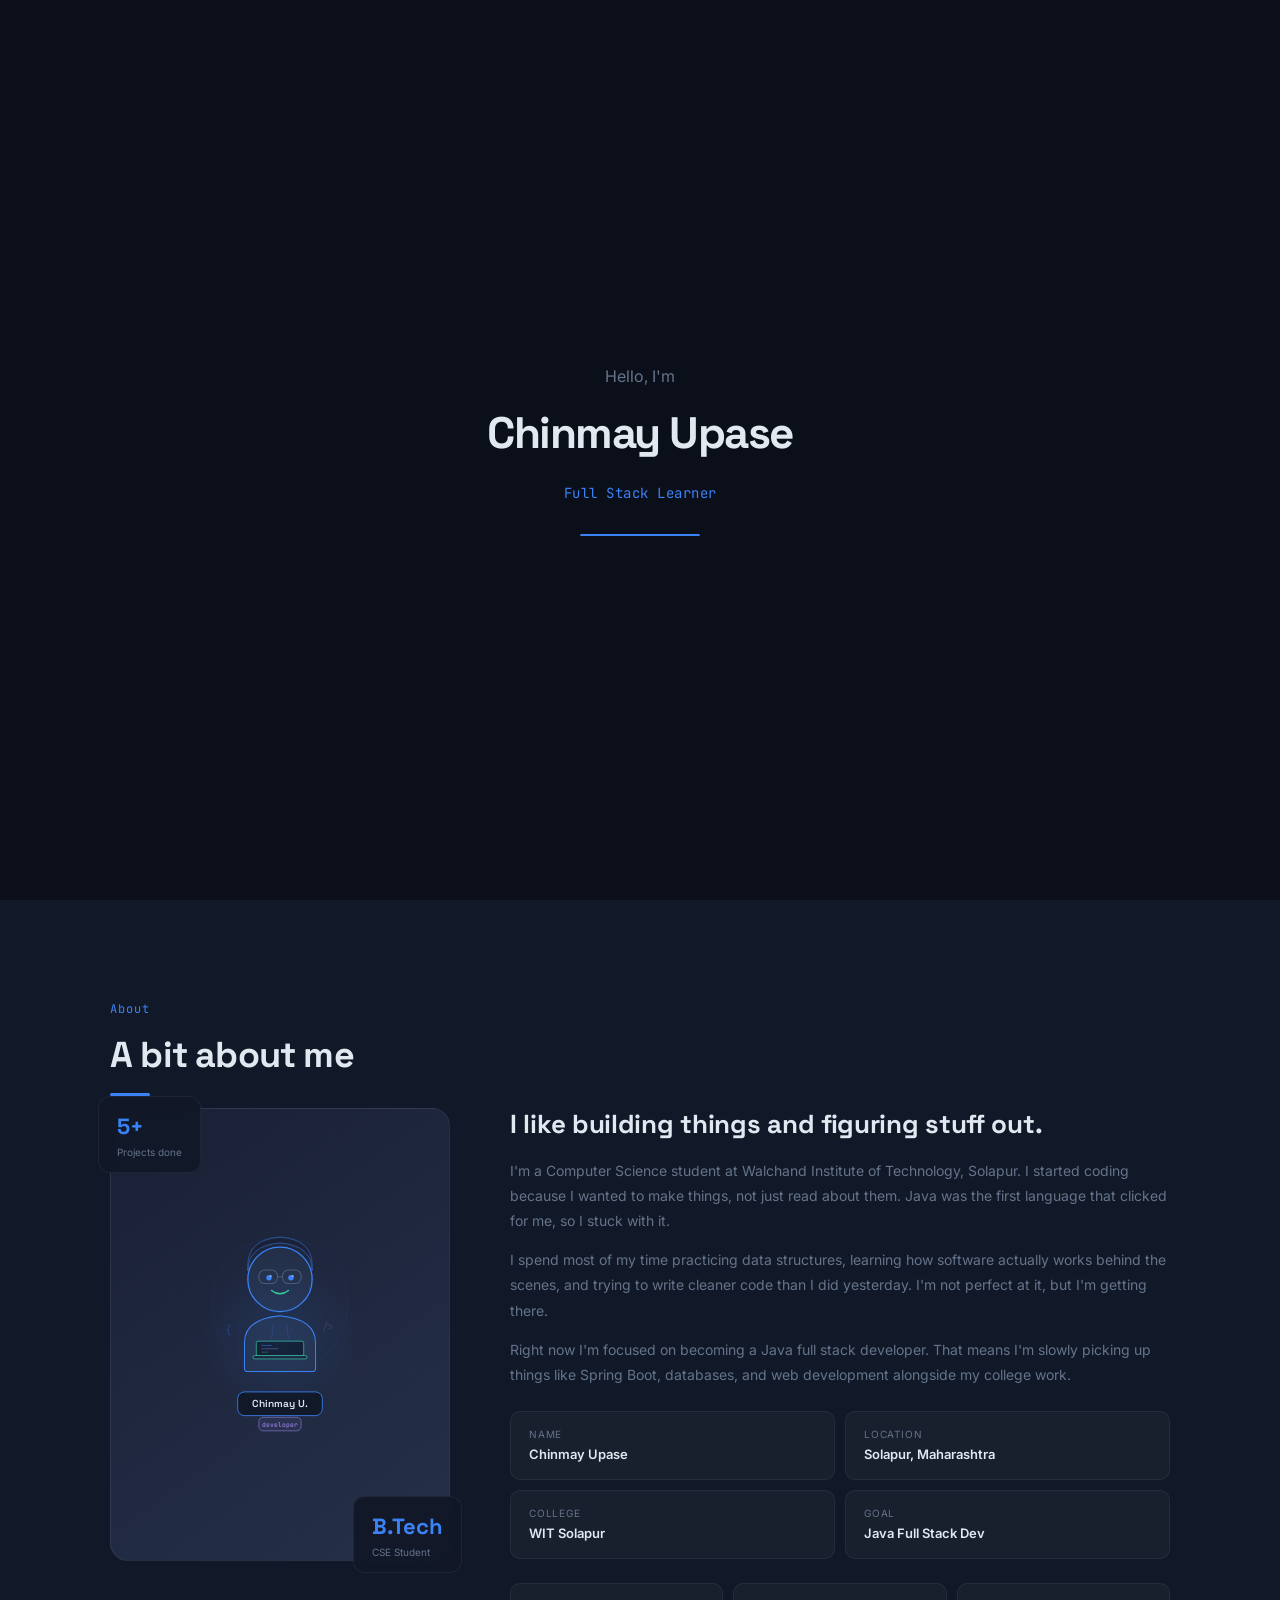
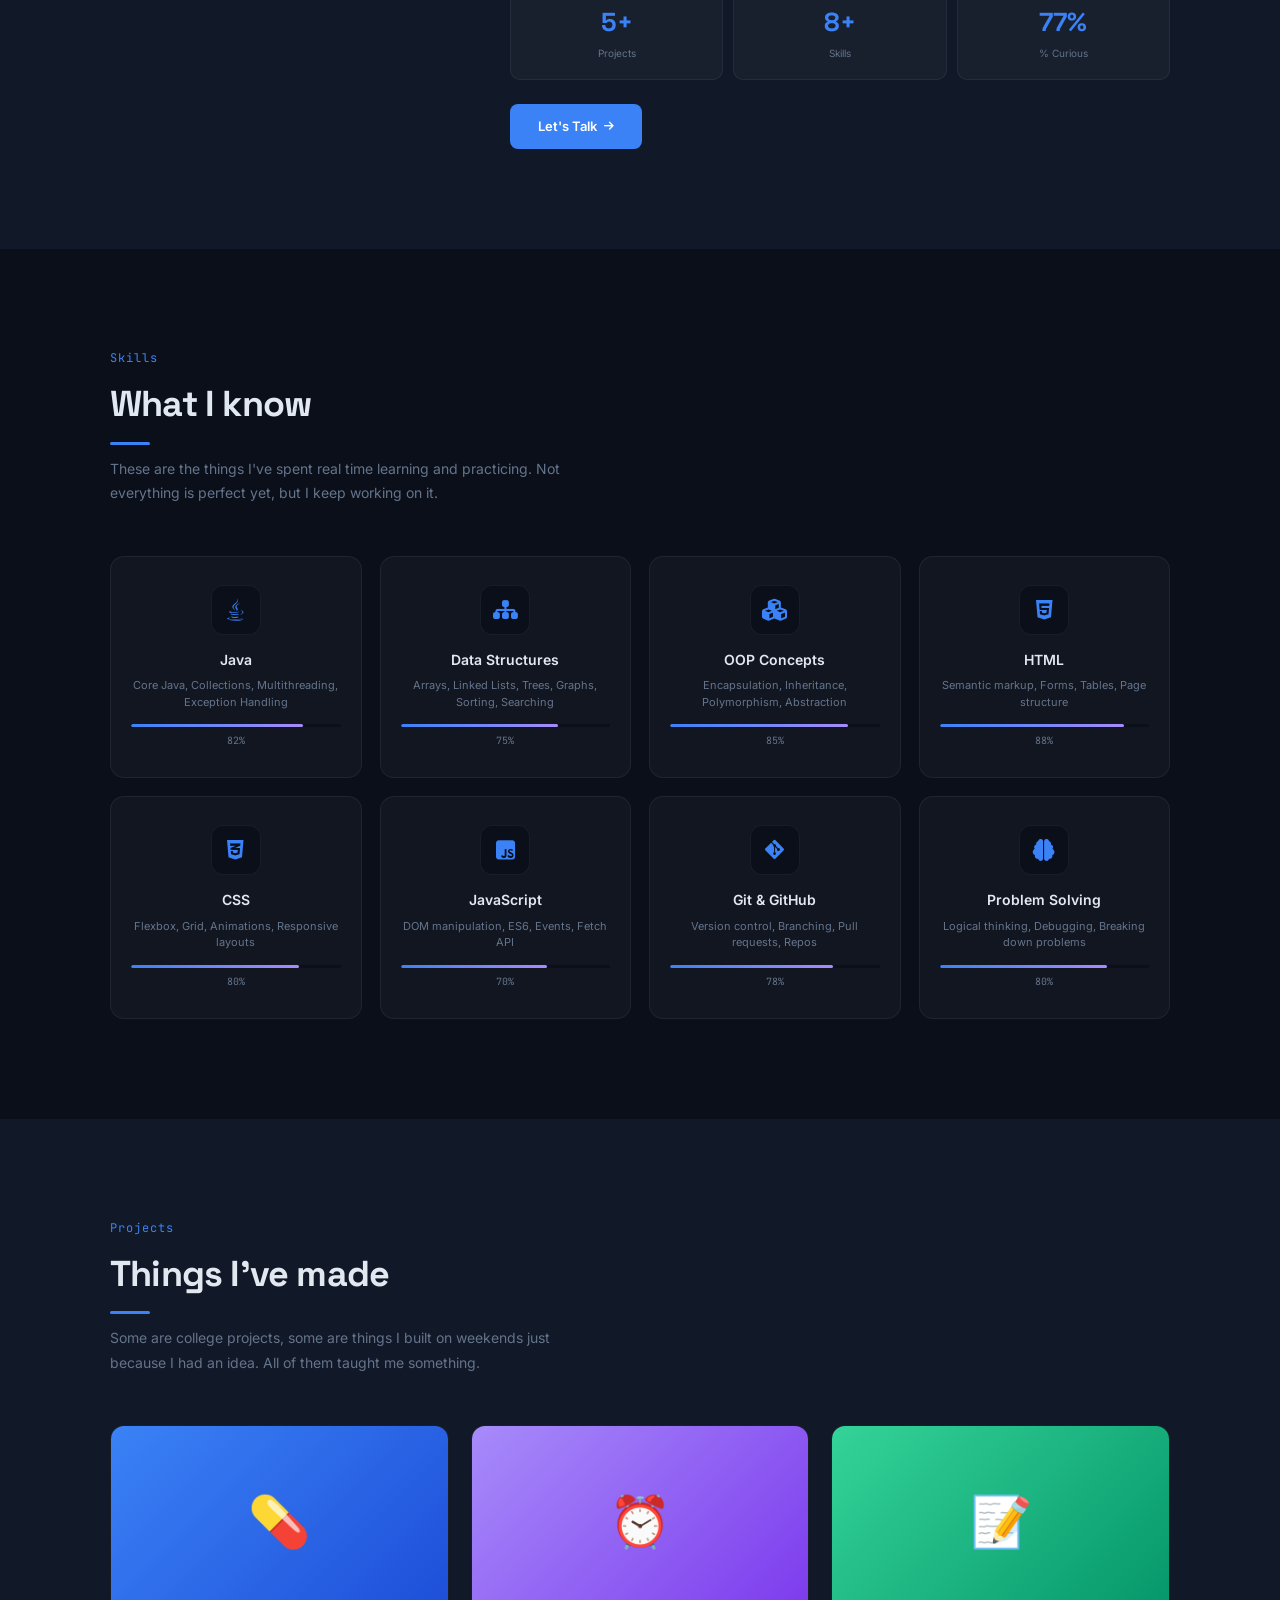
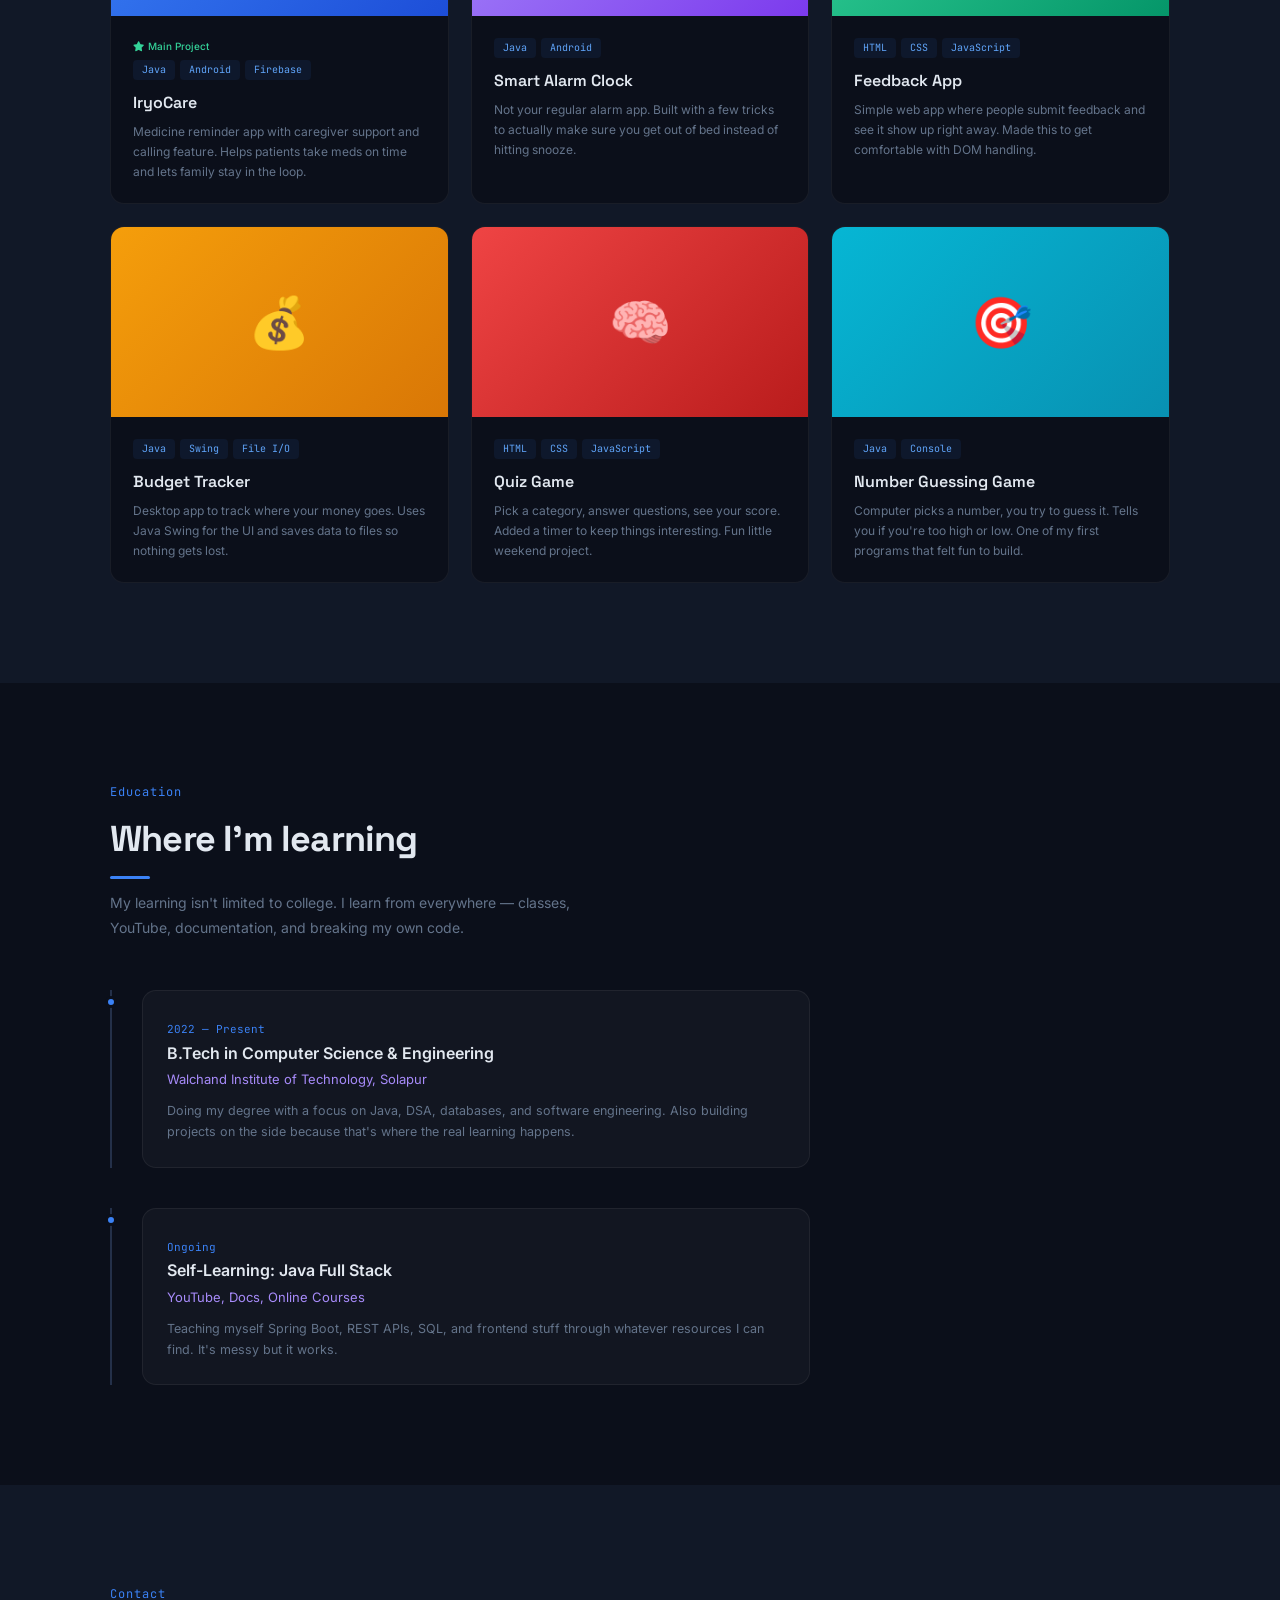
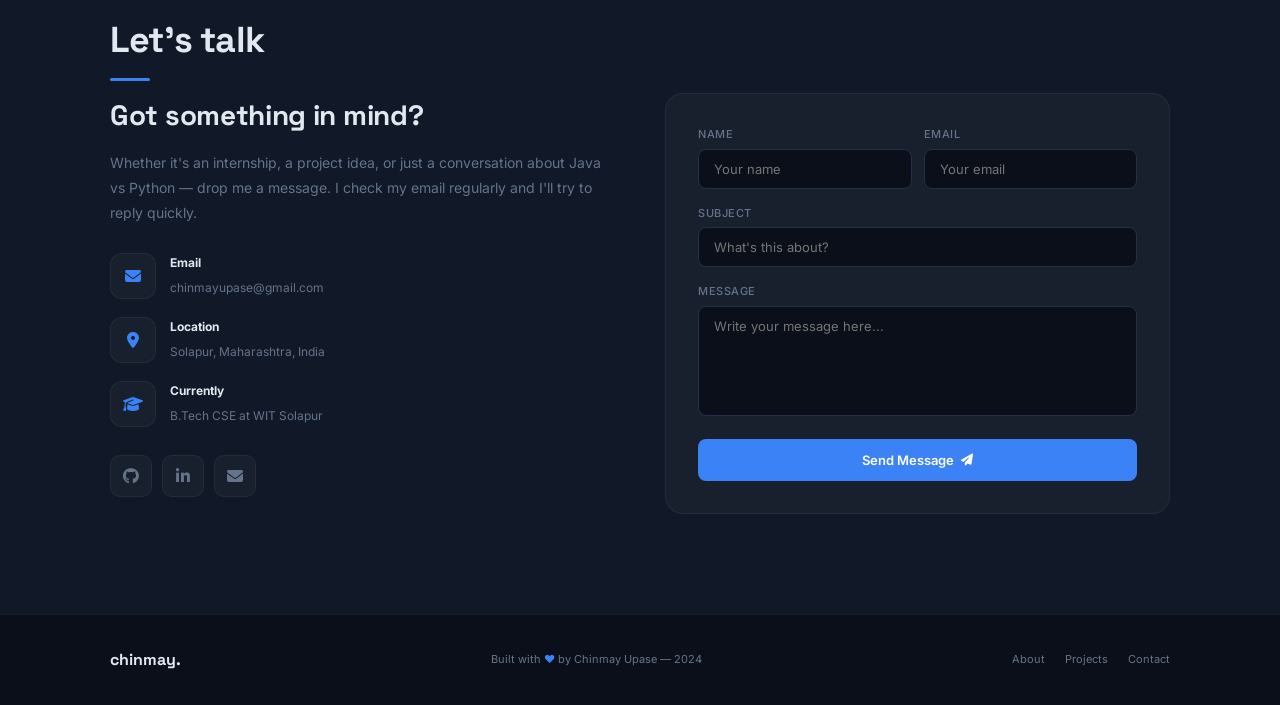
==== commit 8cdb5e75: "Refactor portfolio styling and scripts into style.css and script.js" ====
--- a/chinmay.html
+++ b/chinmay.html
@@ -1,1444 +1,246 @@
-<!DOCTYPE html>
-<html lang="en">
-<head>
-    <meta charset="UTF-8">
-    <meta name="viewport" content="width=device-width, initial-scale=1.0">
-    <title>Chinmay Upase — Developer</title>
-    <link href="https://fonts.googleapis.com/css2?family=Inter:wght@300;400;500;600;700;800&family=Space+Grotesk:wght@400;500;600;700&family=JetBrains+Mono:wght@400;500&display=swap" rel="stylesheet">
-    <link rel="stylesheet" href="https://cdnjs.cloudflare.com/ajax/libs/font-awesome/6.4.0/css/all.min.css">
-    <style>
-        *, *::before, *::after { margin: 0; padding: 0; box-sizing: border-box; }
-
-        :root {
-            --primary: #3b82f6;
-            --primary-light: #60a5fa;
-            --primary-dark: #2563eb;
-            --secondary: #a78bfa;
-            --accent: #34d399;
-            --dark: #0b0f1a;
-            --dark-2: #111827;
-            --dark-3: #1a2035;
-            --dark-4: #243049;
-            --text: #94a3b8;
-            --text-light: #64748b;
-            --text-bright: #e2e8f0;
-            --border: rgba(255,255,255,0.06);
-            --card: rgba(255,255,255,0.03);
-            --glow-primary: rgba(59,130,246,0.12);
-        }
-
-        html { scroll-behavior: smooth; scrollbar-width: thin; scrollbar-color: var(--dark-4) var(--dark); }
-        html::-webkit-scrollbar { width: 5px; }
-        html::-webkit-scrollbar-track { background: var(--dark); }
-        html::-webkit-scrollbar-thumb { background: var(--dark-4); border-radius: 10px; }
-
-        body {
-            font-family: 'Inter', sans-serif;
-            background: var(--dark);
-            color: var(--text);
-            overflow-x: hidden;
-            line-height: 1.6;
-        }
-
-        ::selection { background: var(--primary); color: white; }
-        a { text-decoration: none; color: inherit; }
-
-        /* ===== LOADER ===== */
-        .loader {
-            position: fixed;
-            inset: 0;
-            background: var(--dark);
-            z-index: 9999;
-            display: flex;
-            align-items: center;
-            justify-content: center;
-            transition: opacity 0.6s ease, visibility 0.6s ease;
-        }
-        .loader.hidden {
-            opacity: 0;
-            visibility: hidden;
-            pointer-events: none;
-        }
-        .loader-content {
-            text-align: center;
-        }
-        .loader-hello {
-            font-family: 'Inter', sans-serif;
-            font-size: 16px;
-            color: var(--text-light);
-            font-weight: 400;
-            margin-bottom: 8px;
-            opacity: 0;
-            transform: translateY(15px);
-            animation: loaderFadeIn 0.5s ease 0.2s forwards;
-        }
-        .loader-my-name {
-            font-family: 'Space Grotesk', sans-serif;
-            font-size: 44px;
-            font-weight: 700;
-            color: var(--text-bright);
-            letter-spacing: -1.5px;
-            margin-bottom: 12px;
-            opacity: 0;
-            transform: translateY(15px);
-            animation: loaderFadeIn 0.5s ease 0.5s forwards;
-        }
-        .loader-roles {
-            min-height: 24px;
-            margin-bottom: 28px;
-            opacity: 0;
-            transform: translateY(10px);
-            animation: loaderFadeIn 0.5s ease 0.8s forwards;
-        }
-        .loader-role {
-            font-family: 'JetBrains Mono', monospace;
-            font-size: 14px;
-            color: var(--primary);
-            letter-spacing: 0.5px;
-            display: inline-block;
-            transition: opacity 0.2s ease, transform 0.2s ease;
-        }
-        .loader-line {
-            width: 120px;
-            height: 2px;
-            background: var(--dark-4);
-            border-radius: 2px;
-            margin: 0 auto;
-            overflow: hidden;
-            opacity: 0;
-            animation: loaderFadeIn 0.4s ease 1s forwards;
-        }
-        .loader-line-fill {
-            width: 0%;
-            height: 100%;
-            background: var(--primary);
-            border-radius: 2px;
-            animation: loaderBar 2s ease 1.1s forwards;
-        }
-        @keyframes loaderFadeIn {
-            to { opacity: 1; transform: translateY(0); }
-        }
-        @keyframes loaderBar {
-            to { width: 100%; }
-        }
-
-        /* ===== PARTICLES ===== */
-        #particles {
-            position: fixed;
-            inset: 0;
-            z-index: 0;
-            pointer-events: none;
-        }
-
-        /* ===== NAV ===== */
-        .nav {
-            position: fixed;
-            top: 0; left: 0; width: 100%;
-            padding: 16px 40px;
-            display: flex;
-            justify-content: space-between;
-            align-items: center;
-            z-index: 100;
-            transition: all 0.35s ease;
-        }
-        .nav.scrolled {
-            background: rgba(11, 15, 26, 0.92);
-            backdrop-filter: blur(20px);
-            border-bottom: 1px solid var(--border);
-            padding: 12px 40px;
-        }
-        .nav-name {
-            font-family: 'Space Grotesk', sans-serif;
-            font-size: 20px;
-            font-weight: 700;
-            color: var(--text-bright);
-            letter-spacing: -0.3px;
-            display: flex;
-            align-items: center;
-            gap: 6px;
-        }
-        .nav-dot {
-            width: 8px; height: 8px;
-            background: var(--primary);
-            border-radius: 50%;
-            animation: dotPulse 2s ease-in-out infinite;
-        }
-        @keyframes dotPulse {
-            0%,100% { transform: scale(1); opacity: 1; }
-            50% { transform: scale(1.3); opacity: 0.6; }
-        }
-        .nav-menu {
-            display: flex;
-            list-style: none;
-            gap: 28px;
-            align-items: center;
-        }
-        .nav-menu a {
-            font-size: 13px;
-            font-weight: 500;
-            color: var(--text-light);
-            transition: color 0.25s ease;
-            letter-spacing: 0.3px;
-            position: relative;
-        }
-        .nav-menu a::after {
-            content: '';
-            position: absolute;
-            bottom: -3px; left: 0;
-            width: 0; height: 2px;
-            background: var(--primary);
-            transition: width 0.3s ease;
-            border-radius: 2px;
-        }
-        .nav-menu a:hover::after { width: 100%; }
-        .nav-menu a:hover { color: var(--text-bright); }
-        .nav-menu .hire-btn {
-            padding: 8px 22px;
-            background: var(--primary);
-            color: white;
-            border-radius: 8px;
-            font-weight: 600;
-            font-size: 12px;
-            transition: all 0.3s ease;
-        }
-        .nav-menu .hire-btn::after { display: none; }
-        .nav-menu .hire-btn:hover {
-            transform: translateY(-2px);
-            box-shadow: 0 8px 24px rgba(59,130,246,0.3);
-        }
-        .menu-toggle {
-            display: none;
-            background: none;
-            border: none;
-            cursor: pointer;
-            padding: 4px;
-            z-index: 101;
-        }
-        .menu-toggle span {
-            display: block;
-            width: 24px; height: 2px;
-            background: var(--text-bright);
-            margin: 5px 0;
-            transition: all 0.3s ease;
-            border-radius: 2px;
-        }
-        .menu-toggle.open span:nth-child(1) { transform: rotate(45deg) translate(4px,5px); }
-        .menu-toggle.open span:nth-child(2) { opacity: 0; }
-        .menu-toggle.open span:nth-child(3) { transform: rotate(-45deg) translate(4px,-5px); }
-
-        /* ===== HERO ===== */
-        .hero {
-            min-height: 100vh;
-            display: flex;
-            align-items: center;
-            padding: 120px 40px 80px;
-            position: relative;
-            overflow: hidden;
-        }
-        .hero-glow {
-            position: absolute;
-            border-radius: 50%;
-            filter: blur(90px);
-            pointer-events: none;
-        }
-        .hero-glow-1 {
-            width: 400px; height: 400px;
-            background: var(--primary);
-            opacity: 0.06;
-            top: -100px; right: -50px;
-            animation: glowFloat1 10s ease-in-out infinite;
-        }
-        .hero-glow-2 {
-            width: 300px; height: 300px;
-            background: var(--secondary);
-            opacity: 0.05;
-            bottom: -80px; left: -60px;
-            animation: glowFloat2 12s ease-in-out infinite;
-        }
-        @keyframes glowFloat1 {
-            0%,100% { transform: translate(0,0); }
-            50% { transform: translate(-30px,30px); }
-        }
-        @keyframes glowFloat2 {
-            0%,100% { transform: translate(0,0); }
-            50% { transform: translate(40px,-20px); }
-        }
-        .hero-inner {
-            max-width: 640px;
-            position: relative;
-            z-index: 2;
-        }
-        .hero-tag {
-            display: inline-flex;
-            align-items: center;
-            gap: 8px;
-            font-size: 13px;
-            color: var(--text-light);
-            margin-bottom: 22px;
-            padding: 6px 16px;
-            background: var(--card);
-            border: 1px solid var(--border);
-            border-radius: 6px;
-            animation: fadeUp 0.7s ease 0.3s both;
-        }
-        .hero-tag .status-dot {
-            width: 7px; height: 7px;
-            background: var(--accent);
-            border-radius: 50%;
-            animation: blink 1.5s infinite;
-        }
-        @keyframes blink {
-            0%,100% { opacity: 1; }
-            50% { opacity: 0.3; }
-        }
-        .hero-name {
-            font-family: 'Space Grotesk', sans-serif;
-            font-size: 60px;
-            font-weight: 700;
-            color: var(--text-bright);
-            line-height: 1.08;
-            letter-spacing: -2px;
-            margin-bottom: 12px;
-            animation: fadeUp 0.7s ease 0.5s both;
-        }
-        .hero-name .hl {
-            color: var(--primary);
-            position: relative;
-        }
-        .hero-name .hl::after {
-            content: '';
-            position: absolute;
-            bottom: 3px; left: 0;
-            width: 100%; height: 5px;
-            background: var(--primary);
-            opacity: 0.15;
-            border-radius: 3px;
-        }
-        .hero-role {
-            font-size: 20px;
-            color: var(--secondary);
-            font-weight: 500;
-            margin-bottom: 20px;
-            min-height: 30px;
-            animation: fadeUp 0.7s ease 0.7s both;
-        }
-        .hero-desc {
-            font-size: 15px;
-            color: var(--text-light);
-            line-height: 1.8;
-            margin-bottom: 32px;
-            max-width: 480px;
-            animation: fadeUp 0.7s ease 0.9s both;
-        }
-        .hero-buttons {
-            display: flex;
-            gap: 12px;
-            flex-wrap: wrap;
-            animation: fadeUp 0.7s ease 1.1s both;
-        }
-        .btn {
-            padding: 12px 28px;
-            font-size: 13px;
-            font-weight: 600;
-            border-radius: 8px;
-            transition: all 0.3s ease;
-            display: inline-flex;
-            align-items: center;
-            gap: 7px;
-            border: none;
-            cursor: pointer;
-            font-family: 'Inter', sans-serif;
-            position: relative;
-            overflow: hidden;
-        }
-        .btn-primary {
-            background: var(--primary);
-            color: white;
-        }
-        .btn-primary::before {
-            content: '';
-            position: absolute;
-            inset: 0;
-            background: linear-gradient(90deg, transparent, rgba(255,255,255,0.12), transparent);
-            transform: translateX(-100%);
-            transition: transform 0.5s ease;
-        }
-        .btn-primary:hover::before { transform: translateX(100%); }
-        .btn-primary:hover {
-            transform: translateY(-2px);
-            box-shadow: 0 10px 30px rgba(59,130,246,0.3);
-        }
-        .btn-ghost {
-            background: transparent;
-            color: var(--text);
-            border: 1px solid var(--dark-4);
-        }
-        .btn-ghost:hover {
-            border-color: var(--primary);
-            color: var(--primary);
-            transform: translateY(-2px);
-        }
-        .hero-socials {
-            display: flex;
-            gap: 12px;
-            margin-top: 36px;
-            animation: fadeUp 0.7s ease 1.3s both;
-        }
-        .hero-socials a {
-            width: 40px; height: 40px;
-            border-radius: 10px;
-            border: 1px solid var(--border);
-            display: flex;
-            align-items: center;
-            justify-content: center;
-            color: var(--text-light);
-            font-size: 16px;
-            transition: all 0.3s ease;
-        }
-        .hero-socials a:hover {
-            color: var(--primary);
-            border-color: var(--primary);
-            transform: translateY(-3px);
-            box-shadow: 0 6px 20px rgba(59,130,246,0.15);
-        }
-        .hero-tech {
-            position: absolute;
-            bottom: 50px; left: 40px;
-            display: flex;
-            gap: 20px;
-            align-items: center;
-            animation: fadeUp 0.7s ease 1.5s both;
-            z-index: 2;
-        }
-        .hero-tech span {
-            font-size: 11px;
-            color: var(--text-light);
-            letter-spacing: 1.5px;
-            text-transform: uppercase;
-        }
-        .hero-tech-icons { display: flex; gap: 14px; }
-        .hero-tech-icons i {
-            font-size: 18px;
-            color: var(--dark-4);
-            transition: all 0.3s ease;
-        }
-        .hero-tech-icons i:hover {
-            color: var(--primary);
-            transform: translateY(-3px);
-        }
-
-        /* Hero 3D */
-        .hero-3d {
-            position: absolute;
-            right: 80px;
-            top: 50%;
-            transform: translateY(-50%);
-            z-index: 1;
-        }
-        .hero-3d-box {
-            width: 380px; height: 380px;
-            position: relative;
-            transform-style: preserve-3d;
-            transition: transform 0.3s ease;
-        }
-        .orbit {
-            position: absolute;
-            border: 1.5px solid;
-            border-radius: 50%;
-            top: 50%; left: 50%;
-            transform-style: preserve-3d;
-        }
-        .orbit:nth-child(1) {
-            width: 220px; height: 220px;
-            margin: -110px 0 0 -110px;
-            border-color: rgba(59,130,246,0.12);
-            animation: orbitSpin 10s linear infinite;
-        }
-        .orbit:nth-child(2) {
-            width: 290px; height: 290px;
-            margin: -145px 0 0 -145px;
-            border-color: rgba(167,139,250,0.08);
-            animation: orbitSpin 14s linear infinite reverse;
-        }
-        .orbit:nth-child(3) {
-            width: 360px; height: 360px;
-            margin: -180px 0 0 -180px;
-            border-color: rgba(52,211,153,0.06);
-            animation: orbitSpin 18s linear infinite;
-        }
-        @keyframes orbitSpin { to { transform: rotateX(65deg) rotateZ(360deg); } }
-        .orbit-dot {
-            position: absolute;
-            width: 7px; height: 7px;
-            border-radius: 50%;
-        }
-        .orbit:nth-child(1) .orbit-dot { background: var(--primary); top: -3px; left: 50%; box-shadow: 0 0 12px var(--primary); }
-        .orbit:nth-child(2) .orbit-dot { background: var(--secondary); top: 50%; right: -3px; box-shadow: 0 0 12px var(--secondary); }
-        .orbit:nth-child(3) .orbit-dot { background: var(--accent); bottom: -3px; left: 50%; box-shadow: 0 0 12px var(--accent); }
-        .hero-core {
-            position: absolute;
-            top: 50%; left: 50%;
-            width: 70px; height: 70px;
-            margin: -35px 0 0 -35px;
-            display: flex;
-            align-items: center;
-            justify-content: center;
-            font-family: 'Space Grotesk', sans-serif;
-            font-size: 22px;
-            font-weight: 700;
-            color: var(--primary);
-            background: radial-gradient(circle, var(--glow-primary), transparent 70%);
-            border-radius: 50%;
-            animation: corePulse 3s ease-in-out infinite;
-        }
-        @keyframes corePulse {
-            0%,100% { transform: scale(1); }
-            50% { transform: scale(1.12); }
-        }
-        .hero-scroll {
-            position: absolute;
-            bottom: 50px; right: 40px;
-            display: flex;
-            align-items: center;
-            gap: 10px;
-            animation: fadeUp 0.7s ease 1.7s both;
-            z-index: 2;
-        }
-        .hero-scroll span {
-            font-size: 10px;
-            letter-spacing: 2px;
-            text-transform: uppercase;
-            color: var(--text-light);
-            writing-mode: vertical-rl;
-        }
-        .scroll-mouse {
-            width: 18px; height: 30px;
-            border: 1.5px solid var(--dark-4);
-            border-radius: 10px;
-            position: relative;
-        }
-        .scroll-mouse::after {
-            content: '';
-            position: absolute;
-            top: 5px; left: 50%;
-            transform: translateX(-50%);
-            width: 2px; height: 6px;
-            background: var(--primary);
-            border-radius: 2px;
-            animation: scrollAnim 1.8s ease-in-out infinite;
-        }
-        @keyframes scrollAnim {
-            0%,100% { top: 5px; opacity: 1; }
-            50% { top: 16px; opacity: 0.2; }
-        }
-        @keyframes fadeUp {
-            from { opacity: 0; transform: translateY(25px); }
-            to { opacity: 1; transform: translateY(0); }
-        }
-
-        /* ===== SECTIONS ===== */
-        section { padding: 100px 40px; position: relative; z-index: 1; }
-        .alt-bg { background: var(--dark-2); }
-        .container { max-width: 1060px; margin: 0 auto; }
-
-        .section-label {
-            font-family: 'JetBrains Mono', monospace;
-            font-size: 12px; color: var(--primary);
-            letter-spacing: 1px; margin-bottom: 8px; display: block;
-        }
-        .section-heading {
-            font-family: 'Space Grotesk', sans-serif;
-            font-size: 36px; font-weight: 700;
-            color: var(--text-bright);
-            letter-spacing: -0.8px; margin-bottom: 8px;
-        }
-        .section-rule {
-            width: 40px; height: 3px;
-            background: var(--primary);
-            border-radius: 3px; margin-bottom: 12px;
-        }
-        .section-desc {
-            font-size: 14px; color: var(--text-light);
-            max-width: 480px; margin-bottom: 50px; line-height: 1.75;
-        }
-
-        /* ===== ABOUT ===== */
-        .about-grid {
-            display: grid;
-            grid-template-columns: 340px 1fr;
-            gap: 60px; align-items: start;
-        }
-        .about-photo { position: relative; }
-        .about-card {
-            width: 100%; aspect-ratio: 3/4;
-            background: linear-gradient(145deg, var(--dark-3), var(--dark-4));
-            border-radius: 18px;
-            border: 1px solid var(--border);
-            overflow: hidden;
-            display: flex; align-items: center; justify-content: center;
-            position: relative;
-        }
-        .avatar-wrap {
-            width: 100%; height: 100%;
-            display: flex; align-items: center; justify-content: center;
-            position: relative;
-        }
-        .avatar-pattern {
-            position: absolute; inset: 0; opacity: 0.02;
-            background-image: url("data:image/svg+xml,%3Csvg width='40' height='40' viewBox='0 0 40 40' xmlns='http://www.w3.org/2000/svg'%3E%3Cg fill='%23ffffff'%3E%3Ccircle cx='20' cy='20' r='1'/%3E%3C/g%3E%3C/svg%3E");
-        }
-        .avatar-glow {
-            position: absolute;
-            top: 50%; left: 50%;
-            transform: translate(-50%,-50%);
-            width: 160px; height: 160px;
-            background: radial-gradient(circle, var(--glow-primary), transparent 70%);
-            border-radius: 50%;
-            animation: corePulse 5s ease-in-out infinite;
-        }
-        .about-tag {
-            position: absolute;
-            background: rgba(17,24,39,0.94);
-            border: 1px solid var(--border);
-            border-radius: 12px;
-            padding: 12px 18px; z-index: 3;
-            backdrop-filter: blur(8px);
-        }
-        .about-tag-top { top: -12px; left: -12px; animation: tagFloat 4s ease-in-out infinite; }
-        .about-tag-bottom { bottom: -12px; right: -12px; animation: tagFloat 4s ease-in-out infinite 2s; }
-        @keyframes tagFloat {
-            0%,100% { transform: translateY(0); }
-            50% { transform: translateY(-6px); }
-        }
-        .about-tag .val {
-            font-family: 'Space Grotesk', sans-serif;
-            font-size: 22px; font-weight: 700; color: var(--primary);
-        }
-        .about-tag .lbl { font-size: 10px; color: var(--text-light); }
-
-        .about-body h3 {
-            font-family: 'Space Grotesk', sans-serif;
-            font-size: 26px; font-weight: 700;
-            color: var(--text-bright);
-            margin-bottom: 16px;
-            letter-spacing: -0.3px; line-height: 1.3;
-        }
-        .about-body p {
-            font-size: 14px; color: var(--text-light);
-            line-height: 1.8; margin-bottom: 14px;
-        }
-
-        .detail-grid {
-            display: grid; grid-template-columns: 1fr 1fr;
-            gap: 10px; margin: 24px 0;
-        }
-        .detail-box {
-            padding: 14px 18px;
-            background: var(--card);
-            border: 1px solid var(--border);
-            border-radius: 10px;
-            transition: all 0.3s ease;
-        }
-        .detail-box:hover {
-            border-color: rgba(59,130,246,0.2);
-            transform: translateY(-2px);
-        }
-        .detail-box .dl {
-            font-size: 10px; color: var(--text-light);
-            text-transform: uppercase; letter-spacing: 0.8px; margin-bottom: 2px;
-        }
-        .detail-box .dv { font-size: 13px; color: var(--text-bright); font-weight: 600; }
-
-        .num-row {
-            display: grid; grid-template-columns: repeat(3,1fr);
-            gap: 10px; margin: 20px 0 24px;
-        }
-        .num-box {
-            text-align: center; padding: 18px 8px;
-            background: var(--card);
-            border: 1px solid var(--border);
-            border-radius: 10px;
-            transition: all 0.3s ease;
-        }
-        .num-box:hover {
-            border-color: rgba(59,130,246,0.2);
-            transform: translateY(-3px);
-        }
-        .num-box .n {
-            font-family: 'Space Grotesk', sans-serif;
-            font-size: 26px; font-weight: 700; color: var(--primary);
-        }
-        .num-box .l { font-size: 10px; color: var(--text-light); margin-top: 2px; }
-
-        /* ===== SKILLS ===== */
-        .skills-grid { display: grid; grid-template-columns: repeat(4,1fr); gap: 18px; }
-        .s-card {
-            background: var(--card);
-            border: 1px solid var(--border);
-            border-radius: 14px;
-            padding: 28px 20px;
-            text-align: center;
-            transition: all 0.4s ease;
-            position: relative; overflow: hidden;
-        }
-        .s-card::after {
-            content: '';
-            position: absolute; bottom: 0; left: 0;
-            width: 100%; height: 2px;
-            background: linear-gradient(90deg, var(--primary), var(--secondary));
-            transform: scaleX(0); transform-origin: left;
-            transition: transform 0.4s ease;
-        }
-        .s-card:hover::after { transform: scaleX(1); }
-        .s-card:hover {
-            border-color: rgba(59,130,246,0.2);
-            transform: translateY(-6px);
-            box-shadow: 0 14px 40px rgba(0,0,0,0.25);
-        }
-        .s-icon {
-            width: 50px; height: 50px;
-            margin: 0 auto 14px;
-            background: var(--dark);
-            border: 1px solid var(--border);
-            border-radius: 12px;
-            display: flex; align-items: center; justify-content: center;
-            font-size: 22px; color: var(--primary);
-            transition: all 0.4s ease;
-        }
-        .s-card:hover .s-icon {
-            background: var(--primary); color: white;
-            border-color: var(--primary);
-            transform: rotateY(180deg);
-        }
-        .s-card h4 { font-size: 14px; color: var(--text-bright); font-weight: 600; margin-bottom: 6px; }
-        .s-card p { font-size: 11px; color: var(--text-light); line-height: 1.5; margin-bottom: 14px; }
-        .s-bar { width: 100%; height: 3px; background: var(--dark); border-radius: 3px; overflow: hidden; }
-        .s-bar-fill {
-            height: 100%;
-            background: linear-gradient(90deg, var(--primary), var(--secondary));
-            border-radius: 3px; width: 0;
-            transition: width 1.3s ease;
-        }
-        .s-pct { font-family: 'JetBrains Mono', monospace; font-size: 10px; color: var(--text-light); margin-top: 6px; }
-
-        /* ===== PROJECTS ===== */
-        .projects-grid { display: grid; grid-template-columns: repeat(3,1fr); gap: 22px; }
-        .p-card {
-            background: var(--dark);
-            border: 1px solid var(--border);
-            border-radius: 14px; overflow: hidden;
-            transition: all 0.4s ease;
-        }
-        .p-card:hover {
-            transform: translateY(-6px);
-            box-shadow: 0 18px 45px rgba(0,0,0,0.3);
-            border-color: rgba(59,130,246,0.15);
-        }
-        .p-thumb { height: 190px; position: relative; overflow: hidden; }
-        .p-thumb-bg {
-            width: 100%; height: 100%;
-            display: flex; align-items: center; justify-content: center;
-            font-size: 50px;
-            transition: transform 0.5s ease;
-        }
-        .p-card:hover .p-thumb-bg { transform: scale(1.08); }
-        .p-overlay {
-            position: absolute; inset: 0;
-            background: linear-gradient(to bottom, transparent 30%, rgba(11,15,26,0.92));
-            display: flex; align-items: flex-end; padding: 16px;
-            opacity: 0; transition: opacity 0.35s ease;
-        }
-        .p-card:hover .p-overlay { opacity: 1; }
-        .p-link {
-            width: 34px; height: 34px;
-            border-radius: 8px;
-            background: var(--dark-3);
-            border: 1px solid var(--border);
-            display: flex; align-items: center; justify-content: center;
-            color: var(--text); font-size: 13px;
-            transition: all 0.25s ease;
-        }
-        .p-link:hover {
-            background: var(--primary); color: white;
-            border-color: var(--primary); transform: scale(1.1);
-        }
-        .p-body { padding: 22px; }
-        .p-tags { display: flex; gap: 5px; flex-wrap: wrap; margin-bottom: 10px; }
-        .p-tag {
-            padding: 2px 9px; font-size: 10px; border-radius: 4px;
-            background: rgba(59,130,246,0.08); color: var(--primary-light);
-            font-family: 'JetBrains Mono', monospace;
-        }
-        .p-body h3 {
-            font-family: 'Space Grotesk', sans-serif;
-            font-size: 16px; color: var(--text-bright);
-            font-weight: 600; margin-bottom: 6px;
-            transition: color 0.25s ease;
-        }
-        .p-card:hover .p-body h3 { color: var(--primary); }
-        .p-body p { font-size: 12px; color: var(--text-light); line-height: 1.65; }
-        .p-featured {
-            font-size: 10px; color: var(--accent); font-weight: 500;
-            margin-bottom: 6px; display: flex; align-items: center; gap: 4px;
-        }
-
-        /* ===== EDUCATION ===== */
-        .edu-list { max-width: 700px; }
-        .edu-item {
-            position: relative; padding-left: 30px; margin-bottom: 40px;
-            border-left: 2px solid var(--dark-4);
-        }
-        .edu-item:last-child { margin-bottom: 0; }
-        .edu-item::before {
-            content: ''; position: absolute; left: -7px; top: 6px;
-            width: 12px; height: 12px; background: var(--primary);
-            border-radius: 50%; border: 3px solid var(--dark);
-        }
-        .edu-box {
-            background: var(--card); border: 1px solid var(--border);
-            border-radius: 14px; padding: 24px;
-            transition: all 0.35s ease;
-        }
-        .edu-box:hover {
-            border-color: rgba(59,130,246,0.2);
-            transform: translateX(6px);
-            box-shadow: 0 8px 25px rgba(59,130,246,0.08);
-        }
-        .edu-year {
-            font-family: 'JetBrains Mono', monospace;
-            font-size: 11px; color: var(--primary); margin-bottom: 6px;
-        }
-        .edu-box h4 { font-size: 16px; color: var(--text-bright); margin-bottom: 3px; font-weight: 600; }
-        .edu-box h5 { font-size: 13px; color: var(--secondary); font-weight: 400; margin-bottom: 10px; }
-        .edu-box p { font-size: 12.5px; color: var(--text-light); line-height: 1.7; }
-
-        /* ===== CONTACT ===== */
-        .contact-grid { display: grid; grid-template-columns: 1fr 1fr; gap: 50px; }
-        .contact-text h3 {
-            font-family: 'Space Grotesk', sans-serif;
-            font-size: 28px; color: var(--text-bright);
-            margin-bottom: 12px; letter-spacing: -0.3px;
-        }
-        .contact-text > p { font-size: 14px; color: var(--text-light); line-height: 1.8; margin-bottom: 28px; }
-        .c-list { display: flex; flex-direction: column; gap: 18px; }
-        .c-item { display: flex; align-items: center; gap: 14px; }
-        .c-icon {
-            width: 46px; height: 46px; border-radius: 12px;
-            background: var(--card); border: 1px solid var(--border);
-            display: flex; align-items: center; justify-content: center;
-            font-size: 16px; color: var(--primary); flex-shrink: 0;
-            transition: all 0.3s ease;
-        }
-        .c-item:hover .c-icon {
-            background: var(--primary); color: white;
-            border-color: var(--primary); transform: scale(1.05);
-        }
-        .c-item h4 { font-size: 12px; color: var(--text-bright); margin-bottom: 1px; }
-        .c-item span, .c-item a { font-size: 12px; color: var(--text-light); transition: color 0.2s ease; }
-        .c-item a:hover { color: var(--primary); }
-        .c-socials { display: flex; gap: 10px; margin-top: 28px; }
-        .c-social {
-            width: 42px; height: 42px; border-radius: 10px;
-            background: var(--card); border: 1px solid var(--border);
-            display: flex; align-items: center; justify-content: center;
-            color: var(--text-light); font-size: 16px;
-            transition: all 0.3s ease;
-        }
-        .c-social:hover {
-            background: var(--primary); color: white;
-            border-color: var(--primary);
-            transform: translateY(-3px);
-            box-shadow: 0 6px 20px rgba(59,130,246,0.2);
-        }
-        .c-form {
-            background: var(--card); border: 1px solid var(--border);
-            border-radius: 18px; padding: 32px;
-        }
-        .f-group { margin-bottom: 16px; }
-        .f-group label {
-            display: block; font-size: 11px; letter-spacing: 0.5px;
-            text-transform: uppercase; margin-bottom: 5px;
-            color: var(--text-light); font-weight: 500;
-        }
-        .f-group input, .f-group textarea {
-            width: 100%; padding: 11px 15px; background: var(--dark);
-            border: 1px solid var(--dark-4); border-radius: 8px;
-            color: var(--text-bright); font-family: 'Inter', sans-serif;
-            font-size: 13px; transition: all 0.3s ease; outline: none;
-        }
-        .f-group input:focus, .f-group textarea:focus {
-            border-color: var(--primary);
-            box-shadow: 0 0 0 3px rgba(59,130,246,0.08);
-        }
-        .f-group textarea { height: 110px; resize: none; }
-        .f-row { display: grid; grid-template-columns: 1fr 1fr; gap: 12px; }
-        .f-btn {
-            width: 100%; padding: 13px; background: var(--primary); color: white;
-            border: none; border-radius: 8px; font-size: 13px; font-weight: 600;
-            cursor: pointer; transition: all 0.3s ease; font-family: 'Inter', sans-serif;
-            display: flex; align-items: center; justify-content: center; gap: 7px;
-            position: relative; overflow: hidden;
-        }
-        .f-btn::before {
-            content: ''; position: absolute; inset: 0;
-            background: linear-gradient(90deg, transparent, rgba(255,255,255,0.1), transparent);
-            transform: translateX(-100%); transition: transform 0.5s ease;
-        }
-        .f-btn:hover::before { transform: translateX(100%); }
-        .f-btn:hover {
-            transform: translateY(-2px);
-            box-shadow: 0 8px 25px rgba(59,130,246,0.25);
-        }
-        .f-btn.sent { background: var(--accent); }
-
-        /* ===== FOOTER ===== */
-        footer {
-            padding: 32px 40px; border-top: 1px solid var(--border);
-            background: var(--dark); position: relative; z-index: 1;
-        }
-        .footer-row {
-            display: flex; justify-content: space-between; align-items: center;
-            max-width: 1060px; margin: 0 auto; flex-wrap: wrap; gap: 12px;
-        }
-        .footer-name {
-            font-family: 'Space Grotesk', sans-serif;
-            font-size: 16px; font-weight: 700; color: var(--text-bright);
-        }
-        .footer-copy { font-size: 11px; color: var(--text-light); }
-        .footer-copy .heart { color: var(--primary); }
-        .footer-links { display: flex; gap: 20px; }
-        .footer-links a { font-size: 11px; color: var(--text-light); transition: color 0.2s ease; }
-        .footer-links a:hover { color: var(--primary); }
-
-        /* ===== ANIMATIONS ===== */
-        .fade-in { opacity: 0; transform: translateY(30px); transition: opacity 0.65s ease, transform 0.65s ease; }
-        .fade-in.show { opacity: 1; transform: translateY(0); }
-        .fade-left { opacity: 0; transform: translateX(-30px); transition: opacity 0.65s ease, transform 0.65s ease; }
-        .fade-left.show { opacity: 1; transform: translateX(0); }
-        .fade-right { opacity: 0; transform: translateX(30px); transition: opacity 0.65s ease, transform 0.65s ease; }
-        .fade-right.show { opacity: 1; transform: translateX(0); }
-
-        /* ===== RESPONSIVE ===== */
-        @media (max-width: 1024px) {
-            .hero-3d { display: none; }
-            .hero-name { font-size: 48px; }
-            .skills-grid { grid-template-columns: repeat(2,1fr); }
-            .projects-grid { grid-template-columns: repeat(2,1fr); }
-        }
-        @media (max-width: 768px) {
-            .nav { padding: 12px 20px; }
-            .nav.scrolled { padding: 10px 20px; }
-            .nav-menu {
-                position: fixed; top: 0; right: -100%;
-                width: 250px; height: 100vh;
-                background: var(--dark-2);
-                flex-direction: column;
-                padding: 80px 28px; gap: 18px;
-                transition: right 0.35s ease;
-                border-left: 1px solid var(--border);
-            }
-            .nav-menu.open { right: 0; }
-            .menu-toggle { display: block; }
-            section { padding: 70px 20px; }
-            .hero { padding: 100px 20px 60px; }
-            .hero-name { font-size: 36px; letter-spacing: -1px; }
-            .hero-role { font-size: 17px; }
-            .hero-desc { font-size: 14px; }
-            .hero-buttons { flex-direction: column; width: 100%; }
-            .hero-buttons .btn { width: 100%; justify-content: center; }
-            .hero-tech { bottom: 25px; left: 20px; }
-            .hero-scroll { display: none; }
-            .section-heading { font-size: 28px; }
-            .about-grid { grid-template-columns: 1fr; gap: 30px; }
-            .about-card { aspect-ratio: 4/3; }
-            .about-tag-top { left: 8px; top: 8px; }
-            .about-tag-bottom { right: 8px; bottom: 8px; }
-            .detail-grid { grid-template-columns: 1fr; }
-            .skills-grid { grid-template-columns: 1fr 1fr; }
-            .projects-grid { grid-template-columns: 1fr; }
-            .contact-grid { grid-template-columns: 1fr; }
-            .f-row { grid-template-columns: 1fr; }
-            .footer-row { flex-direction: column; text-align: center; }
-            .loader-my-name { font-size: 32px; }
-        }
-        @media (max-width: 480px) {
-            .hero-name { font-size: 30px; }
-            .skills-grid { grid-template-columns: 1fr; }
-            .num-box .n { font-size: 22px; }
-            .loader-my-name { font-size: 26px; }
-        }
-    </style>
-</head>
-<body>
-
-    <!-- Loader -->
-    <div class="loader" id="loader">
-        <div class="loader-content">
-            <div class="loader-hello">Hello, I'm</div>
-            <div class="loader-my-name">Chinmay Upase</div>
-            <div class="loader-roles">
-                <span class="loader-role" id="loaderRole">Java Developer</span>
-            </div>
-            <div class="loader-line"><div class="loader-line-fill"></div></div>
-        </div>
-    </div>
-
-    <!-- Particles -->
-    <canvas id="particles"></canvas>
-
-    <!-- Nav -->
-    <nav class="nav" id="nav">
-        <a href="#" class="nav-name"><span class="nav-dot"></span> chinmay</a>
-        <ul class="nav-menu" id="navMenu">
-            <li><a href="#about">About</a></li>
-            <li><a href="#skills">Skills</a></li>
-            <li><a href="#projects">Projects</a></li>
-            <li><a href="#education">Education</a></li>
-            <li><a href="#contact" class="hire-btn">Say Hello</a></li>
-        </ul>
-        <button class="menu-toggle" id="menuToggle"><span></span><span></span><span></span></button>
-    </nav>
-
-    <!-- Hero -->
-    <section class="hero" id="home">
-        <div class="hero-glow hero-glow-1"></div>
-        <div class="hero-glow hero-glow-2"></div>
-        <div class="hero-inner">
-            <div class="hero-tag"><span class="status-dot"></span> Open to opportunities</div>
-            <h1 class="hero-name">Chinmay<br><span class="hl">Upase</span></h1>
-            <div class="hero-role" id="heroRole">Student Developer</div>
-            <p class="hero-desc">I'm a CSE student at WIT Solapur. I write Java, practice DSA, and build small apps when I get an idea. Trying to get better every day and eventually become a Java full stack developer.</p>
-            <div class="hero-buttons">
-                <a href="#projects" class="btn btn-primary">See My Work <i class="fas fa-arrow-down" style="font-size:11px"></i></a>
-                <a href="#contact" class="btn btn-ghost"><i class="fas fa-envelope" style="font-size:12px"></i> Get In Touch</a>
-            </div>
-            <div class="hero-socials">
-                <a href="https://github.com/Chinmay3671" target="_blank" title="GitHub"><i class="fab fa-github"></i></a>
-                <a href="https://www.linkedin.com/in/chinmay-upase-861701337" target="_blank" title="LinkedIn"><i class="fab fa-linkedin-in"></i></a>
-                <a href="mailto:chinmayupase@gmail.com" title="Email"><i class="fas fa-envelope"></i></a>
-            </div>
-        </div>
-        <div class="hero-3d">
-            <div class="hero-3d-box" id="hero3d">
-                <div class="orbit"><div class="orbit-dot"></div></div>
-                <div class="orbit"><div class="orbit-dot"></div></div>
-                <div class="orbit"><div class="orbit-dot"></div></div>
-                <div class="hero-core">CU</div>
-            </div>
-        </div>
-        <div class="hero-tech">
-            <span>Tech</span>
-            <div class="hero-tech-icons">
-                <i class="fab fa-java" title="Java"></i>
-                <i class="fab fa-html5" title="HTML5"></i>
-                <i class="fab fa-css3-alt" title="CSS3"></i>
-                <i class="fab fa-js-square" title="JavaScript"></i>
-                <i class="fab fa-git-alt" title="Git"></i>
-            </div>
-        </div>
-        <div class="hero-scroll"><span>Scroll</span><div class="scroll-mouse"></div></div>
-    </section>
-
-    <!-- About -->
-    <section class="alt-bg" id="about">
-        <div class="container">
-            <span class="section-label fade-in">About</span>
-            <h2 class="section-heading fade-in">A bit about me</h2>
-            <div class="section-rule fade-in"></div>
-            <div class="about-grid">
-                <div class="about-photo fade-left">
-                    <div class="about-card">
-                        <div class="avatar-wrap">
-                            <div class="avatar-pattern"></div>
-                            <div class="avatar-glow"></div>
-                            <svg viewBox="0 0 260 320" xmlns="http://www.w3.org/2000/svg" width="220">
-                                <circle cx="130" cy="125" r="80" fill="none" stroke="#3b82f6" stroke-width="1" opacity="0.08"/>
-                                <circle cx="130" cy="95" r="38" fill="#243049" stroke="#3b82f6" stroke-width="1.5"/>
-                                <path d="M92 85 Q92 55 130 52 Q168 55 168 85 L168 78 Q168 48 130 45 Q92 48 92 78Z" fill="#1a2035" stroke="#3b82f6" stroke-width="1" opacity="0.6"/>
-                                <circle cx="117" cy="93" r="3.5" fill="#3b82f6"><animate attributeName="r" values="3.5;3;3.5" dur="4s" repeatCount="indefinite"/></circle>
-                                <circle cx="143" cy="93" r="3.5" fill="#3b82f6"><animate attributeName="r" values="3.5;3;3.5" dur="4s" repeatCount="indefinite"/></circle>
-                                <circle cx="119" cy="91" r="1.2" fill="#fff" opacity="0.5"/>
-                                <circle cx="145" cy="91" r="1.2" fill="#fff" opacity="0.5"/>
-                                <rect x="105" y="84" width="22" height="16" rx="7" fill="none" stroke="#94a3b8" stroke-width="1.2" opacity="0.35"/>
-                                <rect x="133" y="84" width="22" height="16" rx="7" fill="none" stroke="#94a3b8" stroke-width="1.2" opacity="0.35"/>
-                                <line x1="127" y1="92" x2="133" y2="92" stroke="#94a3b8" stroke-width="1.2" opacity="0.35"/>
-                                <path d="M120 108 Q130 116 140 108" fill="none" stroke="#34d399" stroke-width="1.5" stroke-linecap="round"/>
-                                <path d="M88 170 Q88 142 130 138 Q172 142 172 170 L172 200 Q172 204 168 204 L92 204 Q88 204 88 200Z" fill="#243049" stroke="#3b82f6" stroke-width="1.2"/>
-                                <line x1="122" y1="148" x2="120" y2="165" stroke="#3b82f6" stroke-width="0.8" opacity="0.25"/>
-                                <line x1="138" y1="148" x2="140" y2="165" stroke="#3b82f6" stroke-width="0.8" opacity="0.25"/>
-                                <rect x="98" y="185" width="64" height="4" rx="2" fill="#1a2035" stroke="#34d399" stroke-width="0.8"/>
-                                <rect x="102" y="168" width="56" height="17" rx="2" fill="#111827" stroke="#34d399" stroke-width="0.8"/>
-                                <line x1="108" y1="173" x2="120" y2="173" stroke="#3b82f6" stroke-width="1.2" opacity="0.5"/>
-                                <line x1="108" y1="177" x2="128" y2="177" stroke="#a78bfa" stroke-width="1.2" opacity="0.35"/>
-                                <line x1="108" y1="181" x2="116" y2="181" stroke="#34d399" stroke-width="1.2" opacity="0.35"/>
-                                <text x="65" y="160" font-family="JetBrains Mono,monospace" font-size="13" fill="#3b82f6" opacity="0.15">{<animate attributeName="opacity" values="0.15;0.3;0.15" dur="5s" repeatCount="indefinite"/></text>
-                                <text x="180" y="155" font-family="JetBrains Mono,monospace" font-size="12" fill="#a78bfa" opacity="0.12">/&gt;<animate attributeName="opacity" values="0.12;0.25;0.12" dur="4s" repeatCount="indefinite"/></text>
-                                <rect x="80" y="228" width="100" height="28" rx="8" fill="#111827" stroke="#3b82f6" stroke-width="1"/>
-                                <text x="130" y="246" text-anchor="middle" font-family="Space Grotesk,sans-serif" font-size="12" font-weight="600" fill="#e2e8f0">Chinmay U.</text>
-                                <rect x="105" y="258" width="50" height="16" rx="5" fill="rgba(167,139,250,0.08)" stroke="#a78bfa" stroke-width="0.6"/>
-                                <text x="130" y="269" text-anchor="middle" font-family="JetBrains Mono,monospace" font-size="7.5" fill="#a78bfa">developer</text>
-                            </svg>
-                        </div>
-                    </div>
-                    <div class="about-tag about-tag-top"><div class="val">5+</div><div class="lbl">Projects done</div></div>
-                    <div class="about-tag about-tag-bottom"><div class="val">B.Tech</div><div class="lbl">CSE Student</div></div>
-                </div>
-                <div class="about-body fade-right">
-                    <h3>I like building things and figuring stuff out.</h3>
-                    <p>I'm a Computer Science student at Walchand Institute of Technology, Solapur. I started coding because I wanted to make things, not just read about them. Java was the first language that clicked for me, so I stuck with it.</p>
-                    <p>I spend most of my time practicing data structures, learning how software actually works behind the scenes, and trying to write cleaner code than I did yesterday. I'm not perfect at it, but I'm getting there.</p>
-                    <p>Right now I'm focused on becoming a Java full stack developer. That means I'm slowly picking up things like Spring Boot, databases, and web development alongside my college work.</p>
-                    <div class="detail-grid">
-                        <div class="detail-box"><div class="dl">Name</div><div class="dv">Chinmay Upase</div></div>
-                        <div class="detail-box"><div class="dl">Location</div><div class="dv">Solapur, Maharashtra</div></div>
-                        <div class="detail-box"><div class="dl">College</div><div class="dv">WIT Solapur</div></div>
-                        <div class="detail-box"><div class="dl">Goal</div><div class="dv">Java Full Stack Dev</div></div>
-                    </div>
-                    <div class="num-row">
-                        <div class="num-box"><div class="n" data-count="5">0</div><div class="l">Projects</div></div>
-                        <div class="num-box"><div class="n" data-count="8">0</div><div class="l">Skills</div></div>
-                        <div class="num-box"><div class="n special" data-count="100">0</div><div class="l">% Curious</div></div>
-                    </div>
-                    <a href="#contact" class="btn btn-primary">Let's Talk <i class="fas fa-arrow-right" style="font-size:11px"></i></a>
-                </div>
-            </div>
-        </div>
-    </section>
-
-    <!-- Skills -->
-    <section id="skills">
-        <div class="container">
-            <span class="section-label fade-in">Skills</span>
-            <h2 class="section-heading fade-in">What I know</h2>
-            <div class="section-rule fade-in"></div>
-            <p class="section-desc fade-in">These are the things I've spent real time learning and practicing. Not everything is perfect yet, but I keep working on it.</p>
-            <div class="skills-grid">
-                <div class="s-card fade-in"><div class="s-icon"><i class="fab fa-java"></i></div><h4>Java</h4><p>Core Java, Collections, Multithreading, Exception Handling</p><div class="s-bar"><div class="s-bar-fill" data-width="82"></div></div><div class="s-pct">82%</div></div>
-                <div class="s-card fade-in"><div class="s-icon"><i class="fas fa-sitemap"></i></div><h4>Data Structures</h4><p>Arrays, Linked Lists, Trees, Graphs, Sorting, Searching</p><div class="s-bar"><div class="s-bar-fill" data-width="75"></div></div><div class="s-pct">75%</div></div>
-                <div class="s-card fade-in"><div class="s-icon"><i class="fas fa-cubes"></i></div><h4>OOP Concepts</h4><p>Encapsulation, Inheritance, Polymorphism, Abstraction</p><div class="s-bar"><div class="s-bar-fill" data-width="85"></div></div><div class="s-pct">85%</div></div>
-                <div class="s-card fade-in"><div class="s-icon"><i class="fab fa-html5"></i></div><h4>HTML</h4><p>Semantic markup, Forms, Tables, Page structure</p><div class="s-bar"><div class="s-bar-fill" data-width="88"></div></div><div class="s-pct">88%</div></div>
-                <div class="s-card fade-in"><div class="s-icon"><i class="fab fa-css3-alt"></i></div><h4>CSS</h4><p>Flexbox, Grid, Animations, Responsive layouts</p><div class="s-bar"><div class="s-bar-fill" data-width="80"></div></div><div class="s-pct">80%</div></div>
-                <div class="s-card fade-in"><div class="s-icon"><i class="fab fa-js-square"></i></div><h4>JavaScript</h4><p>DOM manipulation, ES6, Events, Fetch API</p><div class="s-bar"><div class="s-bar-fill" data-width="70"></div></div><div class="s-pct">70%</div></div>
-                <div class="s-card fade-in"><div class="s-icon"><i class="fab fa-git-alt"></i></div><h4>Git & GitHub</h4><p>Version control, Branching, Pull requests, Repos</p><div class="s-bar"><div class="s-bar-fill" data-width="78"></div></div><div class="s-pct">78%</div></div>
-                <div class="s-card fade-in"><div class="s-icon"><i class="fas fa-brain"></i></div><h4>Problem Solving</h4><p>Logical thinking, Debugging, Breaking down problems</p><div class="s-bar"><div class="s-bar-fill" data-width="80"></div></div><div class="s-pct">80%</div></div>
-            </div>
-        </div>
-    </section>
-
-    <!-- Projects -->
-    <section class="alt-bg" id="projects">
-        <div class="container">
-            <span class="section-label fade-in">Projects</span>
-            <h2 class="section-heading fade-in">Things I've made</h2>
-            <div class="section-rule fade-in"></div>
-            <p class="section-desc fade-in">Some are college projects, some are things I built on weekends just because I had an idea. All of them taught me something.</p>
-            <div class="projects-grid">
-                <div class="p-card fade-in"><div class="p-thumb"><div class="p-thumb-bg" style="background:linear-gradient(135deg,#3b82f6,#1d4ed8)">💊</div><div class="p-overlay"><a href="https://github.com/Chinmay3671" target="_blank" class="p-link"><i class="fab fa-github"></i></a></div></div><div class="p-body"><div class="p-featured"><i class="fas fa-star"></i> Main Project</div><div class="p-tags"><span class="p-tag">Java</span><span class="p-tag">Android</span><span class="p-tag">Firebase</span></div><h3>IryoCare</h3><p>Medicine reminder app with caregiver support and calling feature. Helps patients take meds on time and lets family stay in the loop.</p></div></div>
-                <div class="p-card fade-in"><div class="p-thumb"><div class="p-thumb-bg" style="background:linear-gradient(135deg,#a78bfa,#7c3aed)">⏰</div><div class="p-overlay"><a href="https://github.com/Chinmay3671" target="_blank" class="p-link"><i class="fab fa-github"></i></a></div></div><div class="p-body"><div class="p-tags"><span class="p-tag">Java</span><span class="p-tag">Android</span></div><h3>Smart Alarm Clock</h3><p>Not your regular alarm app. Built with a few tricks to actually make sure you get out of bed instead of hitting snooze.</p></div></div>
-                <div class="p-card fade-in"><div class="p-thumb"><div class="p-thumb-bg" style="background:linear-gradient(135deg,#34d399,#059669)">📝</div><div class="p-overlay"><a href="https://github.com/Chinmay3671" target="_blank" class="p-link"><i class="fab fa-github"></i></a></div></div><div class="p-body"><div class="p-tags"><span class="p-tag">HTML</span><span class="p-tag">CSS</span><span class="p-tag">JavaScript</span></div><h3>Feedback App</h3><p>Simple web app where people submit feedback and see it show up right away. Made this to get comfortable with DOM handling.</p></div></div>
-                <div class="p-card fade-in"><div class="p-thumb"><div class="p-thumb-bg" style="background:linear-gradient(135deg,#f59e0b,#d97706)">💰</div><div class="p-overlay"><a href="https://github.com/Chinmay3671" target="_blank" class="p-link"><i class="fab fa-github"></i></a></div></div><div class="p-body"><div class="p-tags"><span class="p-tag">Java</span><span class="p-tag">Swing</span><span class="p-tag">File I/O</span></div><h3>Budget Tracker</h3><p>Desktop app to track where your money goes. Uses Java Swing for the UI and saves data to files so nothing gets lost.</p></div></div>
-                <div class="p-card fade-in"><div class="p-thumb"><div class="p-thumb-bg" style="background:linear-gradient(135deg,#ef4444,#b91c1c)">🧠</div><div class="p-overlay"><a href="https://github.com/Chinmay3671" target="_blank" class="p-link"><i class="fab fa-github"></i></a></div></div><div class="p-body"><div class="p-tags"><span class="p-tag">HTML</span><span class="p-tag">CSS</span><span class="p-tag">JavaScript</span></div><h3>Quiz Game</h3><p>Pick a category, answer questions, see your score. Added a timer to keep things interesting. Fun little weekend project.</p></div></div>
-                <div class="p-card fade-in"><div class="p-thumb"><div class="p-thumb-bg" style="background:linear-gradient(135deg,#06b6d4,#0891b2)">🎯</div><div class="p-overlay"><a href="https://github.com/Chinmay3671" target="_blank" class="p-link"><i class="fab fa-github"></i></a></div></div><div class="p-body"><div class="p-tags"><span class="p-tag">Java</span><span class="p-tag">Console</span></div><h3>Number Guessing Game</h3><p>Computer picks a number, you try to guess it. Tells you if you're too high or low. One of my first programs that felt fun to build.</p></div></div>
-            </div>
-        </div>
-    </section>
-
-    <!-- Education -->
-    <section id="education">
-        <div class="container">
-            <span class="section-label fade-in">Education</span>
-            <h2 class="section-heading fade-in">Where I'm learning</h2>
-            <div class="section-rule fade-in"></div>
-            <p class="section-desc fade-in">My learning isn't limited to college. I learn from everywhere — classes, YouTube, documentation, and breaking my own code.</p>
-            <div class="edu-list">
-                <div class="edu-item fade-in"><div class="edu-box"><span class="edu-year">2022 — Present</span><h4>B.Tech in Computer Science & Engineering</h4><h5>Walchand Institute of Technology, Solapur</h5><p>Doing my degree with a focus on Java, DSA, databases, and software engineering. Also building projects on the side because that's where the real learning happens.</p></div></div>
-                <div class="edu-item fade-in"><div class="edu-box"><span class="edu-year">Ongoing</span><h4>Self-Learning: Java Full Stack</h4><h5>YouTube, Docs, Online Courses</h5><p>Teaching myself Spring Boot, REST APIs, SQL, and frontend stuff through whatever resources I can find. It's messy but it works.</p></div></div>
-            </div>
-        </div>
-    </section>
-
-    <!-- Contact -->
-    <section class="alt-bg" id="contact">
-        <div class="container">
-            <span class="section-label fade-in">Contact</span>
-            <h2 class="section-heading fade-in">Let's talk</h2>
-            <div class="section-rule fade-in"></div>
-            <div class="contact-grid">
-                <div class="contact-text fade-left">
-                    <h3>Got something in mind?</h3>
-                    <p>Whether it's an internship, a project idea, or just a conversation about Java vs Python — drop me a message. I check my email regularly and I'll try to reply quickly.</p>
-                    <div class="c-list">
-                        <div class="c-item"><div class="c-icon"><i class="fas fa-envelope"></i></div><div><h4>Email</h4><a href="mailto:chinmayupase@gmail.com">chinmayupase@gmail.com</a></div></div>
-                        <div class="c-item"><div class="c-icon"><i class="fas fa-map-marker-alt"></i></div><div><h4>Location</h4><span>Solapur, Maharashtra, India</span></div></div>
-                        <div class="c-item"><div class="c-icon"><i class="fas fa-graduation-cap"></i></div><div><h4>Currently</h4><span>B.Tech CSE at WIT Solapur</span></div></div>
-                    </div>
-                    <div class="c-socials">
-                        <a href="https://github.com/Chinmay3671" target="_blank" class="c-social" title="GitHub"><i class="fab fa-github"></i></a>
-                        <a href="https://www.linkedin.com/in/chinmay-upase-861701337" target="_blank" class="c-social" title="LinkedIn"><i class="fab fa-linkedin-in"></i></a>
-                        <a href="mailto:chinmayupase@gmail.com" class="c-social" title="Email"><i class="fas fa-envelope"></i></a>
-                    </div>
-                </div>
-                <div class="c-form fade-right">
-                    <form id="contactForm">
-                        <div class="f-row">
-                            <div class="f-group"><label>Name</label><input type="text" placeholder="Your name" required></div>
-                            <div class="f-group"><label>Email</label><input type="email" placeholder="Your email" required></div>
-                        </div>
-                        <div class="f-group"><label>Subject</label><input type="text" placeholder="What's this about?"></div>
-                        <div class="f-group"><label>Message</label><textarea placeholder="Write your message here..."></textarea></div>
-                        <button type="submit" class="f-btn" id="submitBtn">Send Message <i class="fas fa-paper-plane" style="font-size:12px"></i></button>
-                    </form>
-                </div>
-            </div>
-        </div>
-    </section>
-
-    <!-- Footer -->
-    <footer>
-        <div class="footer-row">
-            <div class="footer-name">chinmay.</div>
-            <div class="footer-copy">Built with <span class="heart">♥</span> by Chinmay Upase — 2024</div>
-            <div class="footer-links"><a href="#about">About</a><a href="#projects">Projects</a><a href="#contact">Contact</a></div>
-        </div>
-    </footer>
-
-    <script>
-        // ===== LOADER WITH ROLE CYCLING =====
-        var loaderRoles = ['Java Developer', 'Web Developer', 'Problem Solver', 'DSA Enthusiast', 'Full Stack Learner'];
-        var loaderIdx = 0;
-        var loaderRoleEl = document.getElementById('loaderRole');
-
-        var loaderCycle = setInterval(function() {
-            loaderIdx = (loaderIdx + 1) % loaderRoles.length;
-            if (loaderRoleEl) {
-                loaderRoleEl.style.opacity = '0';
-                loaderRoleEl.style.transform = 'translateY(-8px)';
-                setTimeout(function() {
-                    loaderRoleEl.textContent = loaderRoles[loaderIdx];
-                    loaderRoleEl.style.opacity = '1';
-                    loaderRoleEl.style.transform = 'translateY(0)';
-                }, 200);
-            }
-        }, 600);
-
-        setTimeout(function() {
-            clearInterval(loaderCycle);
-            document.getElementById('loader').classList.add('hidden');
-        }, 3200);
-
-        // ===== PARTICLES =====
-        var canvas = document.getElementById('particles');
-        var ctx = canvas.getContext('2d');
-        var dots = [];
-        var pmouse = { x: null, y: null };
-
-        function resize() { canvas.width = window.innerWidth; canvas.height = window.innerHeight; }
-        resize();
-        window.addEventListener('resize', resize);
-        document.addEventListener('mousemove', function(e) { pmouse.x = e.clientX; pmouse.y = e.clientY; });
-
-        function Dot() {
-            this.x = Math.random() * canvas.width;
-            this.y = Math.random() * canvas.height;
-            this.size = Math.random() * 1.5 + 0.3;
-            this.vx = (Math.random() - 0.5) * 0.3;
-            this.vy = (Math.random() - 0.5) * 0.3;
-            this.opacity = Math.random() * 0.25 + 0.05;
-        }
-        Dot.prototype.update = function() {
-            this.x += this.vx; this.y += this.vy;
-            if (this.x < 0) this.x = canvas.width;
-            if (this.x > canvas.width) this.x = 0;
-            if (this.y < 0) this.y = canvas.height;
-            if (this.y > canvas.height) this.y = 0;
-            if (pmouse.x !== null) {
-                var dx = this.x - pmouse.x, dy = this.y - pmouse.y;
-                var dist = Math.sqrt(dx * dx + dy * dy);
-                if (dist < 90) { this.x += dx * 0.01; this.y += dy * 0.01; }
-            }
-        };
-        Dot.prototype.draw = function() {
-            ctx.beginPath();
-            ctx.arc(this.x, this.y, this.size, 0, Math.PI * 2);
-            ctx.fillStyle = 'rgba(59,130,246,' + this.opacity + ')';
-            ctx.fill();
-        };
-
-        var dotCount = Math.min(Math.floor(window.innerWidth / 14), 80);
-        for (var i = 0; i < dotCount; i++) dots.push(new Dot());
-
-        function drawLines() {
-            for (var a = 0; a < dots.length; a++) {
-                for (var b = a + 1; b < dots.length; b++) {
-                    var dx = dots[a].x - dots[b].x, dy = dots[a].y - dots[b].y;
-                    var dist = Math.sqrt(dx * dx + dy * dy);
-                    if (dist < 100) {
-                        ctx.beginPath();
-                        ctx.strokeStyle = 'rgba(59,130,246,' + (0.04 * (1 - dist / 100)) + ')';
-                        ctx.lineWidth = 0.4;
-                        ctx.moveTo(dots[a].x, dots[a].y);
-                        ctx.lineTo(dots[b].x, dots[b].y);
-                        ctx.stroke();
-                    }
-                }
-            }
-        }
-
-        function animateDots() {
-            ctx.clearRect(0, 0, canvas.width, canvas.height);
-            for (var i = 0; i < dots.length; i++) { dots[i].update(); dots[i].draw(); }
-            drawLines();
-            requestAnimationFrame(animateDots);
-        }
-        animateDots();
-
-        // ===== NAV =====
-        var navEl = document.getElementById('nav');
-        window.addEventListener('scroll', function() { navEl.classList.toggle('scrolled', window.scrollY > 40); });
-
-        var menuToggle = document.getElementById('menuToggle');
-        var navMenu = document.getElementById('navMenu');
-        menuToggle.addEventListener('click', function() {
-            menuToggle.classList.toggle('open');
-            navMenu.classList.toggle('open');
-        });
-        var menuLinks = document.querySelectorAll('.nav-menu a');
-        for (var i = 0; i < menuLinks.length; i++) {
-            menuLinks[i].addEventListener('click', function() {
-                menuToggle.classList.remove('open');
-                navMenu.classList.remove('open');
-            });
-        }
-
-        // Smooth scroll
-        var anchors = document.querySelectorAll('a[href^="#"]');
-        for (var i = 0; i < anchors.length; i++) {
-            anchors[i].addEventListener('click', function(e) {
-                e.preventDefault();
-                var t = document.querySelector(this.getAttribute('href'));
-                if (t) t.scrollIntoView({ behavior: 'smooth', block: 'start' });
-            });
-        }
-
-        // ===== HERO 3D =====
-        var hero3d = document.getElementById('hero3d');
-        var heroSection = document.querySelector('.hero');
-        if (heroSection && hero3d) {
-            heroSection.addEventListener('mousemove', function(e) {
-                var r = heroSection.getBoundingClientRect();
-                var x = (e.clientX - r.left) / r.width - 0.5;
-                var y = (e.clientY - r.top) / r.height - 0.5;
-                hero3d.style.transform = 'rotateY(' + (x * 20) + 'deg) rotateX(' + (-y * 20) + 'deg)';
-            });
-            heroSection.addEventListener('mouseleave', function() {
-                hero3d.style.transform = 'rotateY(0) rotateX(0)';
-            });
-        }
-
-        // ===== TYPING =====
-        var roles = ['Student Developer', 'Java Enthusiast', 'Problem Solver', 'DSA Learner', 'Future Full Stack Dev'];
-        var rIdx = 0, cIdx = 0, isDel = false;
-        var roleEl = document.getElementById('heroRole');
-
-        function typeIt() {
-            if (!roleEl) return;
-            var word = roles[rIdx];
-            cIdx = isDel ? cIdx - 1 : cIdx + 1;
-            roleEl.textContent = word.substring(0, cIdx);
-            var delay = isDel ? 35 : 70;
-            if (!isDel && cIdx === word.length) { delay = 2000; isDel = true; }
-            else if (isDel && cIdx === 0) { isDel = false; rIdx = (rIdx + 1) % roles.length; delay = 350; }
-            setTimeout(typeIt, delay);
-        }
-        setTimeout(typeIt, 3500);
-
-        // ===== SCROLL REVEAL =====
-        function reveal() {
-            var els = document.querySelectorAll('.fade-in, .fade-left, .fade-right');
-            for (var i = 0; i < els.length; i++) {
-                if (els[i].getBoundingClientRect().top < window.innerHeight - 80) {
-                    els[i].classList.add('show');
-                }
-            }
-        }
-        window.addEventListener('scroll', reveal);
-        reveal();
-
-        // ===== SKILL BARS =====
-        function fillBars() {
-            var bars = document.querySelectorAll('.s-bar-fill');
-            for (var i = 0; i < bars.length; i++) {
-                if (bars[i].getBoundingClientRect().top < window.innerHeight - 50) {
-                    bars[i].style.width = bars[i].getAttribute('data-width') + '%';
-                }
-            }
-        }
-        window.addEventListener('scroll', fillBars);
-
-        // ===== COUNTERS =====
-        function counters() {
-            var nums = document.querySelectorAll('[data-count]');
-            for (var i = 0; i < nums.length; i++) {
-                var el = nums[i];
-                if (el.getBoundingClientRect().top < window.innerHeight - 50 && !el.classList.contains('counted')) {
-                    el.classList.add('counted');
-                    (function(el) {
-                        var target = parseInt(el.getAttribute('data-count'));
-                        var isP = el.classList.contains('special');
-                        var cur = 0;
-                        var step = Math.max(target / 40, 1);
-                        var t = setInterval(function() {
-                            cur += step;
-                            if (cur >= target) { el.textContent = target + (isP ? '%' : '+'); clearInterval(t); }
-                            else { el.textContent = Math.floor(cur) + (isP ? '%' : '+'); }
-                        }, 40);
-                    })(el);
-                }
-            }
-        }
-        window.addEventListener('scroll', counters);
-
-        // ===== 3D TILT =====
-        var tiltCards = document.querySelectorAll('.s-card, .p-card');
-        for (var i = 0; i < tiltCards.length; i++) {
-            tiltCards[i].addEventListener('mousemove', function(e) {
-                var r = this.getBoundingClientRect();
-                var x = e.clientX - r.left, y = e.clientY - r.top;
-                var rx = (y - r.height / 2) / 16, ry = (r.width / 2 - x) / 16;
-                this.style.transform = 'perspective(800px) rotateX(' + rx + 'deg) rotateY(' + ry + 'deg) translateY(-6px)';
-            });
-            tiltCards[i].addEventListener('mouseleave', function() {
-                this.style.transform = '';
-            });
-        }
-
-        // ===== FORM =====
-        document.getElementById('contactForm').addEventListener('submit', function(e) {
-            e.preventDefault();
-            var btn = document.getElementById('submitBtn');
-            btn.innerHTML = '<i class="fas fa-spinner fa-spin" style="font-size:12px"></i> Sending...';
-            btn.disabled = true;
-            var form = this;
-            setTimeout(function() {
-                btn.classList.add('sent');
-                btn.innerHTML = '<i class="fas fa-check" style="font-size:12px"></i> Sent!';
-                setTimeout(function() {
-                    btn.classList.remove('sent');
-                    btn.innerHTML = 'Send Message <i class="fas fa-paper-plane" style="font-size:12px"></i>';
-                    btn.disabled = false;
-                    form.reset();
-                }, 3000);
-            }, 1500);
-        });
-
-        // ===== PARALLAX =====
-        window.addEventListener('scroll', function() {
-            var s = window.scrollY;
-            var glows = document.querySelectorAll('.hero-glow');
-            for (var i = 0; i < glows.length; i++) {
-                glows[i].style.transform = 'translateY(' + (s * (i + 1) * 0.03) + 'px)';
-            }
-        });
-    </script>
-</body>
+<!DOCTYPE html>
+<html lang="en">
+<head>
+    <meta charset="UTF-8">
+    <meta name="viewport" content="width=device-width, initial-scale=1.0">
+    <title>Chinmay Upase — Developer</title>
+    <link href="https://fonts.googleapis.com/css2?family=Inter:wght@300;400;500;600;700;800&family=Space+Grotesk:wght@400;500;600;700&family=JetBrains+Mono:wght@400;500&display=swap" rel="stylesheet">
+    <link rel="stylesheet" href="https://cdnjs.cloudflare.com/ajax/libs/font-awesome/6.4.0/css/all.min.css">
+    <link rel="stylesheet" href="style.css">
+</head>
+<body>
+
+    <!-- Loader -->
+    <div class="loader" id="loader">
+        <div class="loader-content">
+            <div class="loader-hello">Hello, I'm</div>
+            <div class="loader-my-name">Chinmay Upase</div>
+            <div class="loader-roles">
+                <span class="loader-role" id="loaderRole">Java Developer</span>
+            </div>
+            <div class="loader-line"><div class="loader-line-fill"></div></div>
+        </div>
+    </div>
+
+    <!-- Particles -->
+    <canvas id="particles"></canvas>
+
+    <!-- Nav -->
+    <nav class="nav" id="nav">
+        <a href="#" class="nav-name"><span class="nav-dot"></span> chinmay</a>
+        <ul class="nav-menu" id="navMenu">
+            <li><a href="#about">About</a></li>
+            <li><a href="#skills">Skills</a></li>
+            <li><a href="#projects">Projects</a></li>
+            <li><a href="#education">Education</a></li>
+            <li><a href="#contact" class="hire-btn">Say Hello</a></li>
+        </ul>
+        <button class="menu-toggle" id="menuToggle"><span></span><span></span><span></span></button>
+    </nav>
+
+    <!-- Hero -->
+    <section class="hero" id="home">
+        <div class="hero-glow hero-glow-1"></div>
+        <div class="hero-glow hero-glow-2"></div>
+        <div class="hero-inner">
+            <div class="hero-tag"><span class="status-dot"></span> Open to opportunities</div>
+            <h1 class="hero-name">Chinmay<br><span class="hl">Upase</span></h1>
+            <div class="hero-role" id="heroRole">Student Developer</div>
+            <p class="hero-desc">I'm a CSE student at WIT Solapur. I write Java, practice DSA, and build small apps when I get an idea. Trying to get better every day and eventually become a Java full stack developer.</p>
+            <div class="hero-buttons">
+                <a href="#projects" class="btn btn-primary">See My Work <i class="fas fa-arrow-down" style="font-size:11px"></i></a>
+                <a href="#contact" class="btn btn-ghost"><i class="fas fa-envelope" style="font-size:12px"></i> Get In Touch</a>
+            </div>
+            <div class="hero-socials">
+                <a href="https://github.com/Chinmay3671" target="_blank" title="GitHub"><i class="fab fa-github"></i></a>
+                <a href="https://www.linkedin.com/in/chinmay-upase-861701337" target="_blank" title="LinkedIn"><i class="fab fa-linkedin-in"></i></a>
+                <a href="mailto:chinmayupase@gmail.com" title="Email"><i class="fas fa-envelope"></i></a>
+            </div>
+        </div>
+        <div class="hero-3d">
+            <div class="hero-3d-box" id="hero3d">
+                <div class="orbit"><div class="orbit-dot"></div></div>
+                <div class="orbit"><div class="orbit-dot"></div></div>
+                <div class="orbit"><div class="orbit-dot"></div></div>
+                <div class="hero-core">CU</div>
+            </div>
+        </div>
+        <div class="hero-tech">
+            <span>Tech</span>
+            <div class="hero-tech-icons">
+                <i class="fab fa-java" title="Java"></i>
+                <i class="fab fa-html5" title="HTML5"></i>
+                <i class="fab fa-css3-alt" title="CSS3"></i>
+                <i class="fab fa-js-square" title="JavaScript"></i>
+                <i class="fab fa-git-alt" title="Git"></i>
+            </div>
+        </div>
+        <div class="hero-scroll"><span>Scroll</span><div class="scroll-mouse"></div></div>
+    </section>
+
+    <!-- About -->
+    <section class="alt-bg" id="about">
+        <div class="container">
+            <span class="section-label fade-in">About</span>
+            <h2 class="section-heading fade-in">A bit about me</h2>
+            <div class="section-rule fade-in"></div>
+            <div class="about-grid">
+                <div class="about-photo fade-left">
+                    <div class="about-card">
+                        <div class="avatar-wrap">
+                            <div class="avatar-pattern"></div>
+                            <div class="avatar-glow"></div>
+                            <svg viewBox="0 0 260 320" xmlns="http://www.w3.org/2000/svg" width="220">
+                                <circle cx="130" cy="125" r="80" fill="none" stroke="#3b82f6" stroke-width="1" opacity="0.08"/>
+                                <circle cx="130" cy="95" r="38" fill="#243049" stroke="#3b82f6" stroke-width="1.5"/>
+                                <path d="M92 85 Q92 55 130 52 Q168 55 168 85 L168 78 Q168 48 130 45 Q92 48 92 78Z" fill="#1a2035" stroke="#3b82f6" stroke-width="1" opacity="0.6"/>
+                                <circle cx="117" cy="93" r="3.5" fill="#3b82f6"><animate attributeName="r" values="3.5;3;3.5" dur="4s" repeatCount="indefinite"/></circle>
+                                <circle cx="143" cy="93" r="3.5" fill="#3b82f6"><animate attributeName="r" values="3.5;3;3.5" dur="4s" repeatCount="indefinite"/></circle>
+                                <circle cx="119" cy="91" r="1.2" fill="#fff" opacity="0.5"/>
+                                <circle cx="145" cy="91" r="1.2" fill="#fff" opacity="0.5"/>
+                                <rect x="105" y="84" width="22" height="16" rx="7" fill="none" stroke="#94a3b8" stroke-width="1.2" opacity="0.35"/>
+                                <rect x="133" y="84" width="22" height="16" rx="7" fill="none" stroke="#94a3b8" stroke-width="1.2" opacity="0.35"/>
+                                <line x1="127" y1="92" x2="133" y2="92" stroke="#94a3b8" stroke-width="1.2" opacity="0.35"/>
+                                <path d="M120 108 Q130 116 140 108" fill="none" stroke="#34d399" stroke-width="1.5" stroke-linecap="round"/>
+                                <path d="M88 170 Q88 142 130 138 Q172 142 172 170 L172 200 Q172 204 168 204 L92 204 Q88 204 88 200Z" fill="#243049" stroke="#3b82f6" stroke-width="1.2"/>
+                                <line x1="122" y1="148" x2="120" y2="165" stroke="#3b82f6" stroke-width="0.8" opacity="0.25"/>
+                                <line x1="138" y1="148" x2="140" y2="165" stroke="#3b82f6" stroke-width="0.8" opacity="0.25"/>
+                                <rect x="98" y="185" width="64" height="4" rx="2" fill="#1a2035" stroke="#34d399" stroke-width="0.8"/>
+                                <rect x="102" y="168" width="56" height="17" rx="2" fill="#111827" stroke="#34d399" stroke-width="0.8"/>
+                                <line x1="108" y1="173" x2="120" y2="173" stroke="#3b82f6" stroke-width="1.2" opacity="0.5"/>
+                                <line x1="108" y1="177" x2="128" y2="177" stroke="#a78bfa" stroke-width="1.2" opacity="0.35"/>
+                                <line x1="108" y1="181" x2="116" y2="181" stroke="#34d399" stroke-width="1.2" opacity="0.35"/>
+                                <text x="65" y="160" font-family="JetBrains Mono,monospace" font-size="13" fill="#3b82f6" opacity="0.15">{<animate attributeName="opacity" values="0.15;0.3;0.15" dur="5s" repeatCount="indefinite"/></text>
+                                <text x="180" y="155" font-family="JetBrains Mono,monospace" font-size="12" fill="#a78bfa" opacity="0.12">/&gt;<animate attributeName="opacity" values="0.12;0.25;0.12" dur="4s" repeatCount="indefinite"/></text>
+                                <rect x="80" y="228" width="100" height="28" rx="8" fill="#111827" stroke="#3b82f6" stroke-width="1"/>
+                                <text x="130" y="246" text-anchor="middle" font-family="Space Grotesk,sans-serif" font-size="12" font-weight="600" fill="#e2e8f0">Chinmay U.</text>
+                                <rect x="105" y="258" width="50" height="16" rx="5" fill="rgba(167,139,250,0.08)" stroke="#a78bfa" stroke-width="0.6"/>
+                                <text x="130" y="269" text-anchor="middle" font-family="JetBrains Mono,monospace" font-size="7.5" fill="#a78bfa">developer</text>
+                            </svg>
+                        </div>
+                    </div>
+                    <div class="about-tag about-tag-top"><div class="val">5+</div><div class="lbl">Projects done</div></div>
+                    <div class="about-tag about-tag-bottom"><div class="val">B.Tech</div><div class="lbl">CSE Student</div></div>
+                </div>
+                <div class="about-body fade-right">
+                    <h3>I like building things and figuring stuff out.</h3>
+                    <p>I'm a Computer Science student at Walchand Institute of Technology, Solapur. I started coding because I wanted to make things, not just read about them. Java was the first language that clicked for me, so I stuck with it.</p>
+                    <p>I spend most of my time practicing data structures, learning how software actually works behind the scenes, and trying to write cleaner code than I did yesterday. I'm not perfect at it, but I'm getting there.</p>
+                    <p>Right now I'm focused on becoming a Java full stack developer. That means I'm slowly picking up things like Spring Boot, databases, and web development alongside my college work.</p>
+                    <div class="detail-grid">
+                        <div class="detail-box"><div class="dl">Name</div><div class="dv">Chinmay Upase</div></div>
+                        <div class="detail-box"><div class="dl">Location</div><div class="dv">Solapur, Maharashtra</div></div>
+                        <div class="detail-box"><div class="dl">College</div><div class="dv">WIT Solapur</div></div>
+                        <div class="detail-box"><div class="dl">Goal</div><div class="dv">Java Full Stack Dev</div></div>
+                    </div>
+                    <div class="num-row">
+                        <div class="num-box"><div class="n" data-count="5">0</div><div class="l">Projects</div></div>
+                        <div class="num-box"><div class="n" data-count="8">0</div><div class="l">Skills</div></div>
+                        <div class="num-box"><div class="n special" data-count="100">0</div><div class="l">% Curious</div></div>
+                    </div>
+                    <a href="#contact" class="btn btn-primary">Let's Talk <i class="fas fa-arrow-right" style="font-size:11px"></i></a>
+                </div>
+            </div>
+        </div>
+    </section>
+
+    <!-- Skills -->
+    <section id="skills">
+        <div class="container">
+            <span class="section-label fade-in">Skills</span>
+            <h2 class="section-heading fade-in">What I know</h2>
+            <div class="section-rule fade-in"></div>
+            <p class="section-desc fade-in">These are the things I've spent real time learning and practicing. Not everything is perfect yet, but I keep working on it.</p>
+            <div class="skills-grid">
+                <div class="s-card fade-in"><div class="s-icon"><i class="fab fa-java"></i></div><h4>Java</h4><p>Core Java, Collections, Multithreading, Exception Handling</p><div class="s-bar"><div class="s-bar-fill" data-width="82"></div></div><div class="s-pct">82%</div></div>
+                <div class="s-card fade-in"><div class="s-icon"><i class="fas fa-sitemap"></i></div><h4>Data Structures</h4><p>Arrays, Linked Lists, Trees, Graphs, Sorting, Searching</p><div class="s-bar"><div class="s-bar-fill" data-width="75"></div></div><div class="s-pct">75%</div></div>
+                <div class="s-card fade-in"><div class="s-icon"><i class="fas fa-cubes"></i></div><h4>OOP Concepts</h4><p>Encapsulation, Inheritance, Polymorphism, Abstraction</p><div class="s-bar"><div class="s-bar-fill" data-width="85"></div></div><div class="s-pct">85%</div></div>
+                <div class="s-card fade-in"><div class="s-icon"><i class="fab fa-html5"></i></div><h4>HTML</h4><p>Semantic markup, Forms, Tables, Page structure</p><div class="s-bar"><div class="s-bar-fill" data-width="88"></div></div><div class="s-pct">88%</div></div>
+                <div class="s-card fade-in"><div class="s-icon"><i class="fab fa-css3-alt"></i></div><h4>CSS</h4><p>Flexbox, Grid, Animations, Responsive layouts</p><div class="s-bar"><div class="s-bar-fill" data-width="80"></div></div><div class="s-pct">80%</div></div>
+                <div class="s-card fade-in"><div class="s-icon"><i class="fab fa-js-square"></i></div><h4>JavaScript</h4><p>DOM manipulation, ES6, Events, Fetch API</p><div class="s-bar"><div class="s-bar-fill" data-width="70"></div></div><div class="s-pct">70%</div></div>
+                <div class="s-card fade-in"><div class="s-icon"><i class="fab fa-git-alt"></i></div><h4>Git & GitHub</h4><p>Version control, Branching, Pull requests, Repos</p><div class="s-bar"><div class="s-bar-fill" data-width="78"></div></div><div class="s-pct">78%</div></div>
+                <div class="s-card fade-in"><div class="s-icon"><i class="fas fa-brain"></i></div><h4>Problem Solving</h4><p>Logical thinking, Debugging, Breaking down problems</p><div class="s-bar"><div class="s-bar-fill" data-width="80"></div></div><div class="s-pct">80%</div></div>
+            </div>
+        </div>
+    </section>
+
+    <!-- Projects -->
+    <section class="alt-bg" id="projects">
+        <div class="container">
+            <span class="section-label fade-in">Projects</span>
+            <h2 class="section-heading fade-in">Things I've made</h2>
+            <div class="section-rule fade-in"></div>
+            <p class="section-desc fade-in">Some are college projects, some are things I built on weekends just because I had an idea. All of them taught me something.</p>
+            <div class="projects-grid">
+                <div class="p-card fade-in"><div class="p-thumb"><div class="p-thumb-bg" style="background:linear-gradient(135deg,#3b82f6,#1d4ed8)">💊</div><div class="p-overlay"><a href="https://github.com/Chinmay3671" target="_blank" class="p-link"><i class="fab fa-github"></i></a></div></div><div class="p-body"><div class="p-featured"><i class="fas fa-star"></i> Main Project</div><div class="p-tags"><span class="p-tag">Java</span><span class="p-tag">Android</span><span class="p-tag">Firebase</span></div><h3>IryoCare</h3><p>Medicine reminder app with caregiver support and calling feature. Helps patients take meds on time and lets family stay in the loop.</p></div></div>
+                <div class="p-card fade-in"><div class="p-thumb"><div class="p-thumb-bg" style="background:linear-gradient(135deg,#a78bfa,#7c3aed)">⏰</div><div class="p-overlay"><a href="https://github.com/Chinmay3671" target="_blank" class="p-link"><i class="fab fa-github"></i></a></div></div><div class="p-body"><div class="p-tags"><span class="p-tag">Java</span><span class="p-tag">Android</span></div><h3>Smart Alarm Clock</h3><p>Not your regular alarm app. Built with a few tricks to actually make sure you get out of bed instead of hitting snooze.</p></div></div>
+                <div class="p-card fade-in"><div class="p-thumb"><div class="p-thumb-bg" style="background:linear-gradient(135deg,#34d399,#059669)">📝</div><div class="p-overlay"><a href="https://github.com/Chinmay3671" target="_blank" class="p-link"><i class="fab fa-github"></i></a></div></div><div class="p-body"><div class="p-tags"><span class="p-tag">HTML</span><span class="p-tag">CSS</span><span class="p-tag">JavaScript</span></div><h3>Feedback App</h3><p>Simple web app where people submit feedback and see it show up right away. Made this to get comfortable with DOM handling.</p></div></div>
+                <div class="p-card fade-in"><div class="p-thumb"><div class="p-thumb-bg" style="background:linear-gradient(135deg,#f59e0b,#d97706)">💰</div><div class="p-overlay"><a href="https://github.com/Chinmay3671" target="_blank" class="p-link"><i class="fab fa-github"></i></a></div></div><div class="p-body"><div class="p-tags"><span class="p-tag">Java</span><span class="p-tag">Swing</span><span class="p-tag">File I/O</span></div><h3>Budget Tracker</h3><p>Desktop app to track where your money goes. Uses Java Swing for the UI and saves data to files so nothing gets lost.</p></div></div>
+                <div class="p-card fade-in"><div class="p-thumb"><div class="p-thumb-bg" style="background:linear-gradient(135deg,#ef4444,#b91c1c)">🧠</div><div class="p-overlay"><a href="https://github.com/Chinmay3671" target="_blank" class="p-link"><i class="fab fa-github"></i></a></div></div><div class="p-body"><div class="p-tags"><span class="p-tag">HTML</span><span class="p-tag">CSS</span><span class="p-tag">JavaScript</span></div><h3>Quiz Game</h3><p>Pick a category, answer questions, see your score. Added a timer to keep things interesting. Fun little weekend project.</p></div></div>
+                <div class="p-card fade-in"><div class="p-thumb"><div class="p-thumb-bg" style="background:linear-gradient(135deg,#06b6d4,#0891b2)">🎯</div><div class="p-overlay"><a href="https://github.com/Chinmay3671" target="_blank" class="p-link"><i class="fab fa-github"></i></a></div></div><div class="p-body"><div class="p-tags"><span class="p-tag">Java</span><span class="p-tag">Console</span></div><h3>Number Guessing Game</h3><p>Computer picks a number, you try to guess it. Tells you if you're too high or low. One of my first programs that felt fun to build.</p></div></div>
+            </div>
+        </div>
+    </section>
+
+    <!-- Education -->
+    <section id="education">
+        <div class="container">
+            <span class="section-label fade-in">Education</span>
+            <h2 class="section-heading fade-in">Where I'm learning</h2>
+            <div class="section-rule fade-in"></div>
+            <p class="section-desc fade-in">My learning isn't limited to college. I learn from everywhere — classes, YouTube, documentation, and breaking my own code.</p>
+            <div class="edu-list">
+                <div class="edu-item fade-in"><div class="edu-box"><span class="edu-year">2022 — Present</span><h4>B.Tech in Computer Science & Engineering</h4><h5>Walchand Institute of Technology, Solapur</h5><p>Doing my degree with a focus on Java, DSA, databases, and software engineering. Also building projects on the side because that's where the real learning happens.</p></div></div>
+                <div class="edu-item fade-in"><div class="edu-box"><span class="edu-year">Ongoing</span><h4>Self-Learning: Java Full Stack</h4><h5>YouTube, Docs, Online Courses</h5><p>Teaching myself Spring Boot, REST APIs, SQL, and frontend stuff through whatever resources I can find. It's messy but it works.</p></div></div>
+            </div>
+        </div>
+    </section>
+
+    <!-- Contact -->
+    <section class="alt-bg" id="contact">
+        <div class="container">
+            <span class="section-label fade-in">Contact</span>
+            <h2 class="section-heading fade-in">Let's talk</h2>
+            <div class="section-rule fade-in"></div>
+            <div class="contact-grid">
+                <div class="contact-text fade-left">
+                    <h3>Got something in mind?</h3>
+                    <p>Whether it's an internship, a project idea, or just a conversation about Java vs Python — drop me a message. I check my email regularly and I'll try to reply quickly.</p>
+                    <div class="c-list">
+                        <div class="c-item"><div class="c-icon"><i class="fas fa-envelope"></i></div><div><h4>Email</h4><a href="mailto:chinmayupase@gmail.com">chinmayupase@gmail.com</a></div></div>
+                        <div class="c-item"><div class="c-icon"><i class="fas fa-map-marker-alt"></i></div><div><h4>Location</h4><span>Solapur, Maharashtra, India</span></div></div>
+                        <div class="c-item"><div class="c-icon"><i class="fas fa-graduation-cap"></i></div><div><h4>Currently</h4><span>B.Tech CSE at WIT Solapur</span></div></div>
+                    </div>
+                    <div class="c-socials">
+                        <a href="https://github.com/Chinmay3671" target="_blank" class="c-social" title="GitHub"><i class="fab fa-github"></i></a>
+                        <a href="https://www.linkedin.com/in/chinmay-upase-861701337" target="_blank" class="c-social" title="LinkedIn"><i class="fab fa-linkedin-in"></i></a>
+                        <a href="mailto:chinmayupase@gmail.com" class="c-social" title="Email"><i class="fas fa-envelope"></i></a>
+                    </div>
+                </div>
+                <div class="c-form fade-right">
+                    <form id="contactForm">
+                        <div class="f-row">
+                            <div class="f-group"><label>Name</label><input type="text" placeholder="Your name" required></div>
+                            <div class="f-group"><label>Email</label><input type="email" placeholder="Your email" required></div>
+                        </div>
+                        <div class="f-group"><label>Subject</label><input type="text" placeholder="What's this about?"></div>
+                        <div class="f-group"><label>Message</label><textarea placeholder="Write your message here..."></textarea></div>
+                        <button type="submit" class="f-btn" id="submitBtn">Send Message <i class="fas fa-paper-plane" style="font-size:12px"></i></button>
+                    </form>
+                </div>
+            </div>
+        </div>
+    </section>
+
+    <!-- Footer -->
+    <footer>
+        <div class="footer-row">
+            <div class="footer-name">chinmay.</div>
+            <div class="footer-copy">Built with <span class="heart">♥</span> by Chinmay Upase — 2024</div>
+            <div class="footer-links"><a href="#about">About</a><a href="#projects">Projects</a><a href="#contact">Contact</a></div>
+        </div>
+    </footer>
+
+    <script src="script.js"></script>
+</body>
 </html>
--- a/style.css
+++ b/style.css
@@ -0,0 +1,960 @@
+*, *::before, *::after { margin: 0; padding: 0; box-sizing: border-box; }
+
+:root {
+    --primary: #3b82f6;
+    --primary-light: #60a5fa;
+    --primary-dark: #2563eb;
+    --secondary: #a78bfa;
+    --accent: #34d399;
+    --dark: #0b0f1a;
+    --dark-2: #111827;
+    --dark-3: #1a2035;
+    --dark-4: #243049;
+    --text: #94a3b8;
+    --text-light: #64748b;
+    --text-bright: #e2e8f0;
+    --border: rgba(255,255,255,0.06);
+    --card: rgba(255,255,255,0.03);
+    --glow-primary: rgba(59,130,246,0.12);
+}
+
+html { scroll-behavior: smooth; scrollbar-width: thin; scrollbar-color: var(--dark-4) var(--dark); }
+html::-webkit-scrollbar { width: 5px; }
+html::-webkit-scrollbar-track { background: var(--dark); }
+html::-webkit-scrollbar-thumb { background: var(--dark-4); border-radius: 10px; }
+
+body {
+    font-family: 'Inter', sans-serif;
+    background: var(--dark);
+    color: var(--text);
+    overflow-x: hidden;
+    line-height: 1.6;
+}
+
+::selection { background: var(--primary); color: white; }
+a { text-decoration: none; color: inherit; }
+
+/* ===== LOADER ===== */
+.loader {
+    position: fixed;
+    inset: 0;
+    background: var(--dark);
+    z-index: 9999;
+    display: flex;
+    align-items: center;
+    justify-content: center;
+    transition: opacity 0.6s ease, visibility 0.6s ease;
+}
+.loader.hidden {
+    opacity: 0;
+    visibility: hidden;
+    pointer-events: none;
+}
+.loader-content {
+    text-align: center;
+}
+.loader-hello {
+    font-family: 'Inter', sans-serif;
+    font-size: 16px;
+    color: var(--text-light);
+    font-weight: 400;
+    margin-bottom: 8px;
+    opacity: 0;
+    transform: translateY(15px);
+    animation: loaderFadeIn 0.5s ease 0.2s forwards;
+}
+.loader-my-name {
+    font-family: 'Space Grotesk', sans-serif;
+    font-size: 44px;
+    font-weight: 700;
+    color: var(--text-bright);
+    letter-spacing: -1.5px;
+    margin-bottom: 12px;
+    opacity: 0;
+    transform: translateY(15px);
+    animation: loaderFadeIn 0.5s ease 0.5s forwards;
+}
+.loader-roles {
+    min-height: 24px;
+    margin-bottom: 28px;
+    opacity: 0;
+    transform: translateY(10px);
+    animation: loaderFadeIn 0.5s ease 0.8s forwards;
+}
+.loader-role {
+    font-family: 'JetBrains Mono', monospace;
+    font-size: 14px;
+    color: var(--primary);
+    letter-spacing: 0.5px;
+    display: inline-block;
+    transition: opacity 0.2s ease, transform 0.2s ease;
+}
+.loader-line {
+    width: 120px;
+    height: 2px;
+    background: var(--dark-4);
+    border-radius: 2px;
+    margin: 0 auto;
+    overflow: hidden;
+    opacity: 0;
+    animation: loaderFadeIn 0.4s ease 1s forwards;
+}
+.loader-line-fill {
+    width: 0%;
+    height: 100%;
+    background: var(--primary);
+    border-radius: 2px;
+    animation: loaderBar 2s ease 1.1s forwards;
+}
+@keyframes loaderFadeIn {
+    to { opacity: 1; transform: translateY(0); }
+}
+@keyframes loaderBar {
+    to { width: 100%; }
+}
+
+/* ===== PARTICLES ===== */
+#particles {
+    position: fixed;
+    inset: 0;
+    z-index: 0;
+    pointer-events: none;
+}
+
+/* ===== NAV ===== */
+.nav {
+    position: fixed;
+    top: 0; left: 0; width: 100%;
+    padding: 16px 40px;
+    display: flex;
+    justify-content: space-between;
+    align-items: center;
+    z-index: 100;
+    transition: all 0.35s ease;
+}
+.nav.scrolled {
+    background: rgba(11, 15, 26, 0.92);
+    backdrop-filter: blur(20px);
+    border-bottom: 1px solid var(--border);
+    padding: 12px 40px;
+}
+.nav-name {
+    font-family: 'Space Grotesk', sans-serif;
+    font-size: 20px;
+    font-weight: 700;
+    color: var(--text-bright);
+    letter-spacing: -0.3px;
+    display: flex;
+    align-items: center;
+    gap: 6px;
+}
+.nav-dot {
+    width: 8px; height: 8px;
+    background: var(--primary);
+    border-radius: 50%;
+    animation: dotPulse 2s ease-in-out infinite;
+}
+@keyframes dotPulse {
+    0%,100% { transform: scale(1); opacity: 1; }
+    50% { transform: scale(1.3); opacity: 0.6; }
+}
+.nav-menu {
+    display: flex;
+    list-style: none;
+    gap: 28px;
+    align-items: center;
+}
+.nav-menu a {
+    font-size: 13px;
+    font-weight: 500;
+    color: var(--text-light);
+    transition: color 0.25s ease;
+    letter-spacing: 0.3px;
+    position: relative;
+}
+.nav-menu a::after {
+    content: '';
+    position: absolute;
+    bottom: -3px; left: 0;
+    width: 0; height: 2px;
+    background: var(--primary);
+    transition: width 0.3s ease;
+    border-radius: 2px;
+}
+.nav-menu a:hover::after { width: 100%; }
+.nav-menu a:hover { color: var(--text-bright); }
+.nav-menu .hire-btn {
+    padding: 8px 22px;
+    background: var(--primary);
+    color: white;
+    border-radius: 8px;
+    font-weight: 600;
+    font-size: 12px;
+    transition: all 0.3s ease;
+}
+.nav-menu .hire-btn::after { display: none; }
+.nav-menu .hire-btn:hover {
+    transform: translateY(-2px);
+    box-shadow: 0 8px 24px rgba(59,130,246,0.3);
+}
+.menu-toggle {
+    display: none;
+    background: none;
+    border: none;
+    cursor: pointer;
+    padding: 4px;
+    z-index: 101;
+}
+.menu-toggle span {
+    display: block;
+    width: 24px; height: 2px;
+    background: var(--text-bright);
+    margin: 5px 0;
+    transition: all 0.3s ease;
+    border-radius: 2px;
+}
+.menu-toggle.open span:nth-child(1) { transform: rotate(45deg) translate(4px,5px); }
+.menu-toggle.open span:nth-child(2) { opacity: 0; }
+.menu-toggle.open span:nth-child(3) { transform: rotate(-45deg) translate(4px,-5px); }
+
+/* ===== HERO ===== */
+.hero {
+    min-height: 100vh;
+    display: flex;
+    align-items: center;
+    padding: 120px 40px 80px;
+    position: relative;
+    overflow: hidden;
+}
+.hero-glow {
+    position: absolute;
+    border-radius: 50%;
+    filter: blur(90px);
+    pointer-events: none;
+}
+.hero-glow-1 {
+    width: 400px; height: 400px;
+    background: var(--primary);
+    opacity: 0.06;
+    top: -100px; right: -50px;
+    animation: glowFloat1 10s ease-in-out infinite;
+}
+.hero-glow-2 {
+    width: 300px; height: 300px;
+    background: var(--secondary);
+    opacity: 0.05;
+    bottom: -80px; left: -60px;
+    animation: glowFloat2 12s ease-in-out infinite;
+}
+@keyframes glowFloat1 {
+    0%,100% { transform: translate(0,0); }
+    50% { transform: translate(-30px,30px); }
+}
+@keyframes glowFloat2 {
+    0%,100% { transform: translate(0,0); }
+    50% { transform: translate(40px,-20px); }
+}
+.hero-inner {
+    max-width: 640px;
+    position: relative;
+    z-index: 2;
+}
+.hero-tag {
+    display: inline-flex;
+    align-items: center;
+    gap: 8px;
+    font-size: 13px;
+    color: var(--text-light);
+    margin-bottom: 22px;
+    padding: 6px 16px;
+    background: var(--card);
+    border: 1px solid var(--border);
+    border-radius: 6px;
+    animation: fadeUp 0.7s ease 0.3s both;
+}
+.hero-tag .status-dot {
+    width: 7px; height: 7px;
+    background: var(--accent);
+    border-radius: 50%;
+    animation: blink 1.5s infinite;
+}
+@keyframes blink {
+    0%,100% { opacity: 1; }
+    50% { opacity: 0.3; }
+}
+.hero-name {
+    font-family: 'Space Grotesk', sans-serif;
+    font-size: 60px;
+    font-weight: 700;
+    color: var(--text-bright);
+    line-height: 1.08;
+    letter-spacing: -2px;
+    margin-bottom: 12px;
+    animation: fadeUp 0.7s ease 0.5s both;
+}
+.hero-name .hl {
+    color: var(--primary);
+    position: relative;
+}
+.hero-name .hl::after {
+    content: '';
+    position: absolute;
+    bottom: 3px; left: 0;
+    width: 100%; height: 5px;
+    background: var(--primary);
+    opacity: 0.15;
+    border-radius: 3px;
+}
+.hero-role {
+    font-size: 20px;
+    color: var(--secondary);
+    font-weight: 500;
+    margin-bottom: 20px;
+    min-height: 30px;
+    animation: fadeUp 0.7s ease 0.7s both;
+}
+.hero-desc {
+    font-size: 15px;
+    color: var(--text-light);
+    line-height: 1.8;
+    margin-bottom: 32px;
+    max-width: 480px;
+    animation: fadeUp 0.7s ease 0.9s both;
+}
+.hero-buttons {
+    display: flex;
+    gap: 12px;
+    flex-wrap: wrap;
+    animation: fadeUp 0.7s ease 1.1s both;
+}
+.btn {
+    padding: 12px 28px;
+    font-size: 13px;
+    font-weight: 600;
+    border-radius: 8px;
+    transition: all 0.3s ease;
+    display: inline-flex;
+    align-items: center;
+    gap: 7px;
+    border: none;
+    cursor: pointer;
+    font-family: 'Inter', sans-serif;
+    position: relative;
+    overflow: hidden;
+}
+.btn-primary {
+    background: var(--primary);
+    color: white;
+}
+.btn-primary::before {
+    content: '';
+    position: absolute;
+    inset: 0;
+    background: linear-gradient(90deg, transparent, rgba(255,255,255,0.12), transparent);
+    transform: translateX(-100%);
+    transition: transform 0.5s ease;
+}
+.btn-primary:hover::before { transform: translateX(100%); }
+.btn-primary:hover {
+    transform: translateY(-2px);
+    box-shadow: 0 10px 30px rgba(59,130,246,0.3);
+}
+.btn-ghost {
+    background: transparent;
+    color: var(--text);
+    border: 1px solid var(--dark-4);
+}
+.btn-ghost:hover {
+    border-color: var(--primary);
+    color: var(--primary);
+    transform: translateY(-2px);
+}
+.hero-socials {
+    display: flex;
+    gap: 12px;
+    margin-top: 36px;
+    animation: fadeUp 0.7s ease 1.3s both;
+}
+.hero-socials a {
+    width: 40px; height: 40px;
+    border-radius: 10px;
+    border: 1px solid var(--border);
+    display: flex;
+    align-items: center;
+    justify-content: center;
+    color: var(--text-light);
+    font-size: 16px;
+    transition: all 0.3s ease;
+}
+.hero-socials a:hover {
+    color: var(--primary);
+    border-color: var(--primary);
+    transform: translateY(-3px);
+    box-shadow: 0 6px 20px rgba(59,130,246,0.15);
+}
+.hero-tech {
+    position: absolute;
+    bottom: 50px; left: 40px;
+    display: flex;
+    gap: 20px;
+    align-items: center;
+    animation: fadeUp 0.7s ease 1.5s both;
+    z-index: 2;
+}
+.hero-tech span {
+    font-size: 11px;
+    color: var(--text-light);
+    letter-spacing: 1.5px;
+    text-transform: uppercase;
+}
+.hero-tech-icons { display: flex; gap: 14px; }
+.hero-tech-icons i {
+    font-size: 18px;
+    color: var(--dark-4);
+    transition: all 0.3s ease;
+}
+.hero-tech-icons i:hover {
+    color: var(--primary);
+    transform: translateY(-3px);
+}
+
+/* Hero 3D */
+.hero-3d {
+    position: absolute;
+    right: 80px;
+    top: 50%;
+    transform: translateY(-50%);
+    z-index: 1;
+}
+.hero-3d-box {
+    width: 380px; height: 380px;
+    position: relative;
+    transform-style: preserve-3d;
+    transition: transform 0.3s ease;
+}
+.orbit {
+    position: absolute;
+    border: 1.5px solid;
+    border-radius: 50%;
+    top: 50%; left: 50%;
+    transform-style: preserve-3d;
+}
+.orbit:nth-child(1) {
+    width: 220px; height: 220px;
+    margin: -110px 0 0 -110px;
+    border-color: rgba(59,130,246,0.12);
+    animation: orbitSpin 10s linear infinite;
+}
+.orbit:nth-child(2) {
+    width: 290px; height: 290px;
+    margin: -145px 0 0 -145px;
+    border-color: rgba(167,139,250,0.08);
+    animation: orbitSpin 14s linear infinite reverse;
+}
+.orbit:nth-child(3) {
+    width: 360px; height: 360px;
+    margin: -180px 0 0 -180px;
+    border-color: rgba(52,211,153,0.06);
+    animation: orbitSpin 18s linear infinite;
+}
+@keyframes orbitSpin { to { transform: rotateX(65deg) rotateZ(360deg); } }
+.orbit-dot {
+    position: absolute;
+    width: 7px; height: 7px;
+    border-radius: 50%;
+}
+.orbit:nth-child(1) .orbit-dot { background: var(--primary); top: -3px; left: 50%; box-shadow: 0 0 12px var(--primary); }
+.orbit:nth-child(2) .orbit-dot { background: var(--secondary); top: 50%; right: -3px; box-shadow: 0 0 12px var(--secondary); }
+.orbit:nth-child(3) .orbit-dot { background: var(--accent); bottom: -3px; left: 50%; box-shadow: 0 0 12px var(--accent); }
+.hero-core {
+    position: absolute;
+    top: 50%; left: 50%;
+    width: 70px; height: 70px;
+    margin: -35px 0 0 -35px;
+    display: flex;
+    align-items: center;
+    justify-content: center;
+    font-family: 'Space Grotesk', sans-serif;
+    font-size: 22px;
+    font-weight: 700;
+    color: var(--primary);
+    background: radial-gradient(circle, var(--glow-primary), transparent 70%);
+    border-radius: 50%;
+    animation: corePulse 3s ease-in-out infinite;
+}
+@keyframes corePulse {
+    0%,100% { transform: scale(1); }
+    50% { transform: scale(1.12); }
+}
+.hero-scroll {
+    position: absolute;
+    bottom: 50px; right: 40px;
+    display: flex;
+    align-items: center;
+    gap: 10px;
+    animation: fadeUp 0.7s ease 1.7s both;
+    z-index: 2;
+}
+.hero-scroll span {
+    font-size: 10px;
+    letter-spacing: 2px;
+    text-transform: uppercase;
+    color: var(--text-light);
+    writing-mode: vertical-rl;
+}
+.scroll-mouse {
+    width: 18px; height: 30px;
+    border: 1.5px solid var(--dark-4);
+    border-radius: 10px;
+    position: relative;
+}
+.scroll-mouse::after {
+    content: '';
+    position: absolute;
+    top: 5px; left: 50%;
+    transform: translateX(-50%);
+    width: 2px; height: 6px;
+    background: var(--primary);
+    border-radius: 2px;
+    animation: scrollAnim 1.8s ease-in-out infinite;
+}
+@keyframes scrollAnim {
+    0%,100% { top: 5px; opacity: 1; }
+    50% { top: 16px; opacity: 0.2; }
+}
+@keyframes fadeUp {
+    from { opacity: 0; transform: translateY(25px); }
+    to { opacity: 1; transform: translateY(0); }
+}
+
+/* ===== SECTIONS ===== */
+section { padding: 100px 40px; position: relative; z-index: 1; }
+.alt-bg { background: var(--dark-2); }
+.container { max-width: 1060px; margin: 0 auto; }
+
+.section-label {
+    font-family: 'JetBrains Mono', monospace;
+    font-size: 12px; color: var(--primary);
+    letter-spacing: 1px; margin-bottom: 8px; display: block;
+}
+.section-heading {
+    font-family: 'Space Grotesk', sans-serif;
+    font-size: 36px; font-weight: 700;
+    color: var(--text-bright);
+    letter-spacing: -0.8px; margin-bottom: 8px;
+}
+.section-rule {
+    width: 40px; height: 3px;
+    background: var(--primary);
+    border-radius: 3px; margin-bottom: 12px;
+}
+.section-desc {
+    font-size: 14px; color: var(--text-light);
+    max-width: 480px; margin-bottom: 50px; line-height: 1.75;
+}
+
+/* ===== ABOUT ===== */
+.about-grid {
+    display: grid;
+    grid-template-columns: 340px 1fr;
+    gap: 60px; align-items: start;
+}
+.about-photo { position: relative; }
+.about-card {
+    width: 100%; aspect-ratio: 3/4;
+    background: linear-gradient(145deg, var(--dark-3), var(--dark-4));
+    border-radius: 18px;
+    border: 1px solid var(--border);
+    overflow: hidden;
+    display: flex; align-items: center; justify-content: center;
+    position: relative;
+}
+.avatar-wrap {
+    width: 100%; height: 100%;
+    display: flex; align-items: center; justify-content: center;
+    position: relative;
+}
+.avatar-pattern {
+    position: absolute; inset: 0; opacity: 0.02;
+    background-image: url("data:image/svg+xml,%3Csvg width='40' height='40' viewBox='0 0 40 40' xmlns='http://www.w3.org/2000/svg'%3E%3Cg fill='%23ffffff'%3E%3Ccircle cx='20' cy='20' r='1'/%3E%3C/g%3E%3C/svg%3E");
+}
+.avatar-glow {
+    position: absolute;
+    top: 50%; left: 50%;
+    transform: translate(-50%,-50%);
+    width: 160px; height: 160px;
+    background: radial-gradient(circle, var(--glow-primary), transparent 70%);
+    border-radius: 50%;
+    animation: corePulse 5s ease-in-out infinite;
+}
+.about-tag {
+    position: absolute;
+    background: rgba(17,24,39,0.94);
+    border: 1px solid var(--border);
+    border-radius: 12px;
+    padding: 12px 18px; z-index: 3;
+    backdrop-filter: blur(8px);
+}
+.about-tag-top { top: -12px; left: -12px; animation: tagFloat 4s ease-in-out infinite; }
+.about-tag-bottom { bottom: -12px; right: -12px; animation: tagFloat 4s ease-in-out infinite 2s; }
+@keyframes tagFloat {
+    0%,100% { transform: translateY(0); }
+    50% { transform: translateY(-6px); }
+}
+.about-tag .val {
+    font-family: 'Space Grotesk', sans-serif;
+    font-size: 22px; font-weight: 700; color: var(--primary);
+}
+.about-tag .lbl { font-size: 10px; color: var(--text-light); }
+
+.about-body h3 {
+    font-family: 'Space Grotesk', sans-serif;
+    font-size: 26px; font-weight: 700;
+    color: var(--text-bright);
+    margin-bottom: 16px;
+    letter-spacing: -0.3px; line-height: 1.3;
+}
+.about-body p {
+    font-size: 14px; color: var(--text-light);
+    line-height: 1.8; margin-bottom: 14px;
+}
+
+.detail-grid {
+    display: grid; grid-template-columns: 1fr 1fr;
+    gap: 10px; margin: 24px 0;
+}
+.detail-box {
+    padding: 14px 18px;
+    background: var(--card);
+    border: 1px solid var(--border);
+    border-radius: 10px;
+    transition: all 0.3s ease;
+}
+.detail-box:hover {
+    border-color: rgba(59,130,246,0.2);
+    transform: translateY(-2px);
+}
+.detail-box .dl {
+    font-size: 10px; color: var(--text-light);
+    text-transform: uppercase; letter-spacing: 0.8px; margin-bottom: 2px;
+}
+.detail-box .dv { font-size: 13px; color: var(--text-bright); font-weight: 600; }
+
+.num-row {
+    display: grid; grid-template-columns: repeat(3,1fr);
+    gap: 10px; margin: 20px 0 24px;
+}
+.num-box {
+    text-align: center; padding: 18px 8px;
+    background: var(--card);
+    border: 1px solid var(--border);
+    border-radius: 10px;
+    transition: all 0.3s ease;
+}
+.num-box:hover {
+    border-color: rgba(59,130,246,0.2);
+    transform: translateY(-3px);
+}
+.num-box .n {
+    font-family: 'Space Grotesk', sans-serif;
+    font-size: 26px; font-weight: 700; color: var(--primary);
+}
+.num-box .l { font-size: 10px; color: var(--text-light); margin-top: 2px; }
+
+/* ===== SKILLS ===== */
+.skills-grid { display: grid; grid-template-columns: repeat(4,1fr); gap: 18px; }
+.s-card {
+    background: var(--card);
+    border: 1px solid var(--border);
+    border-radius: 14px;
+    padding: 28px 20px;
+    text-align: center;
+    transition: all 0.4s ease;
+    position: relative; overflow: hidden;
+}
+.s-card::after {
+    content: '';
+    position: absolute; bottom: 0; left: 0;
+    width: 100%; height: 2px;
+    background: linear-gradient(90deg, var(--primary), var(--secondary));
+    transform: scaleX(0); transform-origin: left;
+    transition: transform 0.4s ease;
+}
+.s-card:hover::after { transform: scaleX(1); }
+.s-card:hover {
+    border-color: rgba(59,130,246,0.2);
+    transform: translateY(-6px);
+    box-shadow: 0 14px 40px rgba(0,0,0,0.25);
+}
+.s-icon {
+    width: 50px; height: 50px;
+    margin: 0 auto 14px;
+    background: var(--dark);
+    border: 1px solid var(--border);
+    border-radius: 12px;
+    display: flex; align-items: center; justify-content: center;
+    font-size: 22px; color: var(--primary);
+    transition: all 0.4s ease;
+}
+.s-card:hover .s-icon {
+    background: var(--primary); color: white;
+    border-color: var(--primary);
+    transform: rotateY(180deg);
+}
+.s-card h4 { font-size: 14px; color: var(--text-bright); font-weight: 600; margin-bottom: 6px; }
+.s-card p { font-size: 11px; color: var(--text-light); line-height: 1.5; margin-bottom: 14px; }
+.s-bar { width: 100%; height: 3px; background: var(--dark); border-radius: 3px; overflow: hidden; }
+.s-bar-fill {
+    height: 100%;
+    background: linear-gradient(90deg, var(--primary), var(--secondary));
+    border-radius: 3px; width: 0;
+    transition: width 1.3s ease;
+}
+.s-pct { font-family: 'JetBrains Mono', monospace; font-size: 10px; color: var(--text-light); margin-top: 6px; }
+
+/* ===== PROJECTS ===== */
+.projects-grid { display: grid; grid-template-columns: repeat(3,1fr); gap: 22px; }
+.p-card {
+    background: var(--dark);
+    border: 1px solid var(--border);
+    border-radius: 14px; overflow: hidden;
+    transition: all 0.4s ease;
+}
+.p-card:hover {
+    transform: translateY(-6px);
+    box-shadow: 0 18px 45px rgba(0,0,0,0.3);
+    border-color: rgba(59,130,246,0.15);
+}
+.p-thumb { height: 190px; position: relative; overflow: hidden; }
+.p-thumb-bg {
+    width: 100%; height: 100%;
+    display: flex; align-items: center; justify-content: center;
+    font-size: 50px;
+    transition: transform 0.5s ease;
+}
+.p-card:hover .p-thumb-bg { transform: scale(1.08); }
+.p-overlay {
+    position: absolute; inset: 0;
+    background: linear-gradient(to bottom, transparent 30%, rgba(11,15,26,0.92));
+    display: flex; align-items: flex-end; padding: 16px;
+    opacity: 0; transition: opacity 0.35s ease;
+}
+.p-card:hover .p-overlay { opacity: 1; }
+.p-link {
+    width: 34px; height: 34px;
+    border-radius: 8px;
+    background: var(--dark-3);
+    border: 1px solid var(--border);
+    display: flex; align-items: center; justify-content: center;
+    color: var(--text); font-size: 13px;
+    transition: all 0.25s ease;
+}
+.p-link:hover {
+    background: var(--primary); color: white;
+    border-color: var(--primary); transform: scale(1.1);
+}
+.p-body { padding: 22px; }
+.p-tags { display: flex; gap: 5px; flex-wrap: wrap; margin-bottom: 10px; }
+.p-tag {
+    padding: 2px 9px; font-size: 10px; border-radius: 4px;
+    background: rgba(59,130,246,0.08); color: var(--primary-light);
+    font-family: 'JetBrains Mono', monospace;
+}
+.p-body h3 {
+    font-family: 'Space Grotesk', sans-serif;
+    font-size: 16px; color: var(--text-bright);
+    font-weight: 600; margin-bottom: 6px;
+    transition: color 0.25s ease;
+}
+.p-card:hover .p-body h3 { color: var(--primary); }
+.p-body p { font-size: 12px; color: var(--text-light); line-height: 1.65; }
+.p-featured {
+    font-size: 10px; color: var(--accent); font-weight: 500;
+    margin-bottom: 6px; display: flex; align-items: center; gap: 4px;
+}
+
+/* ===== EDUCATION ===== */
+.edu-list { max-width: 700px; }
+.edu-item {
+    position: relative; padding-left: 30px; margin-bottom: 40px;
+    border-left: 2px solid var(--dark-4);
+}
+.edu-item:last-child { margin-bottom: 0; }
+.edu-item::before {
+    content: ''; position: absolute; left: -7px; top: 6px;
+    width: 12px; height: 12px; background: var(--primary);
+    border-radius: 50%; border: 3px solid var(--dark);
+}
+.edu-box {
+    background: var(--card); border: 1px solid var(--border);
+    border-radius: 14px; padding: 24px;
+    transition: all 0.35s ease;
+}
+.edu-box:hover {
+    border-color: rgba(59,130,246,0.2);
+    transform: translateX(6px);
+    box-shadow: 0 8px 25px rgba(59,130,246,0.08);
+}
+.edu-year {
+    font-family: 'JetBrains Mono', monospace;
+    font-size: 11px; color: var(--primary); margin-bottom: 6px;
+}
+.edu-box h4 { font-size: 16px; color: var(--text-bright); margin-bottom: 3px; font-weight: 600; }
+.edu-box h5 { font-size: 13px; color: var(--secondary); font-weight: 400; margin-bottom: 10px; }
+.edu-box p { font-size: 12.5px; color: var(--text-light); line-height: 1.7; }
+
+/* ===== CONTACT ===== */
+.contact-grid { display: grid; grid-template-columns: 1fr 1fr; gap: 50px; }
+.contact-text h3 {
+    font-family: 'Space Grotesk', sans-serif;
+    font-size: 28px; color: var(--text-bright);
+    margin-bottom: 12px; letter-spacing: -0.3px;
+}
+.contact-text > p { font-size: 14px; color: var(--text-light); line-height: 1.8; margin-bottom: 28px; }
+.c-list { display: flex; flex-direction: column; gap: 18px; }
+.c-item { display: flex; align-items: center; gap: 14px; }
+.c-icon {
+    width: 46px; height: 46px; border-radius: 12px;
+    background: var(--card); border: 1px solid var(--border);
+    display: flex; align-items: center; justify-content: center;
+    font-size: 16px; color: var(--primary); flex-shrink: 0;
+    transition: all 0.3s ease;
+}
+.c-item:hover .c-icon {
+    background: var(--primary); color: white;
+    border-color: var(--primary); transform: scale(1.05);
+}
+.c-item h4 { font-size: 12px; color: var(--text-bright); margin-bottom: 1px; }
+.c-item span, .c-item a { font-size: 12px; color: var(--text-light); transition: color 0.2s ease; }
+.c-item a:hover { color: var(--primary); }
+.c-socials { display: flex; gap: 10px; margin-top: 28px; }
+.c-social {
+    width: 42px; height: 42px; border-radius: 10px;
+    background: var(--card); border: 1px solid var(--border);
+    display: flex; align-items: center; justify-content: center;
+    color: var(--text-light); font-size: 16px;
+    transition: all 0.3s ease;
+}
+.c-social:hover {
+    background: var(--primary); color: white;
+    border-color: var(--primary);
+    transform: translateY(-3px);
+    box-shadow: 0 6px 20px rgba(59,130,246,0.2);
+}
+.c-form {
+    background: var(--card); border: 1px solid var(--border);
+    border-radius: 18px; padding: 32px;
+}
+.f-group { margin-bottom: 16px; }
+.f-group label {
+    display: block; font-size: 11px; letter-spacing: 0.5px;
+    text-transform: uppercase; margin-bottom: 5px;
+    color: var(--text-light); font-weight: 500;
+}
+.f-group input, .f-group textarea {
+    width: 100%; padding: 11px 15px; background: var(--dark);
+    border: 1px solid var(--dark-4); border-radius: 8px;
+    color: var(--text-bright); font-family: 'Inter', sans-serif;
+    font-size: 13px; transition: all 0.3s ease; outline: none;
+}
+.f-group input:focus, .f-group textarea:focus {
+    border-color: var(--primary);
+    box-shadow: 0 0 0 3px rgba(59,130,246,0.08);
+}
+.f-group textarea { height: 110px; resize: none; }
+.f-row { display: grid; grid-template-columns: 1fr 1fr; gap: 12px; }
+.f-btn {
+    width: 100%; padding: 13px; background: var(--primary); color: white;
+    border: none; border-radius: 8px; font-size: 13px; font-weight: 600;
+    cursor: pointer; transition: all 0.3s ease; font-family: 'Inter', sans-serif;
+    display: flex; align-items: center; justify-content: center; gap: 7px;
+    position: relative; overflow: hidden;
+}
+.f-btn::before {
+    content: ''; position: absolute; inset: 0;
+    background: linear-gradient(90deg, transparent, rgba(255,255,255,0.1), transparent);
+    transform: translateX(-100%); transition: transform 0.5s ease;
+}
+.f-btn:hover::before { transform: translateX(100%); }
+.f-btn:hover {
+    transform: translateY(-2px);
+    box-shadow: 0 8px 25px rgba(59,130,246,0.25);
+}
+.f-btn.sent { background: var(--accent); }
+
+/* ===== FOOTER ===== */
+footer {
+    padding: 32px 40px; border-top: 1px solid var(--border);
+    background: var(--dark); position: relative; z-index: 1;
+}
+.footer-row {
+    display: flex; justify-content: space-between; align-items: center;
+    max-width: 1060px; margin: 0 auto; flex-wrap: wrap; gap: 12px;
+}
+.footer-name {
+    font-family: 'Space Grotesk', sans-serif;
+    font-size: 16px; font-weight: 700; color: var(--text-bright);
+}
+.footer-copy { font-size: 11px; color: var(--text-light); }
+.footer-copy .heart { color: var(--primary); }
+.footer-links { display: flex; gap: 20px; }
+.footer-links a { font-size: 11px; color: var(--text-light); transition: color 0.2s ease; }
+.footer-links a:hover { color: var(--primary); }
+
+/* ===== ANIMATIONS ===== */
+.fade-in { opacity: 0; transform: translateY(30px); transition: opacity 0.65s ease, transform 0.65s ease; }
+.fade-in.show { opacity: 1; transform: translateY(0); }
+.fade-left { opacity: 0; transform: translateX(-30px); transition: opacity 0.65s ease, transform 0.65s ease; }
+.fade-left.show { opacity: 1; transform: translateX(0); }
+.fade-right { opacity: 0; transform: translateX(30px); transition: opacity 0.65s ease, transform 0.65s ease; }
+.fade-right.show { opacity: 1; transform: translateX(0); }
+
+/* ===== RESPONSIVE ===== */
+@media (max-width: 1024px) {
+    .hero-3d { display: none; }
+    .hero-name { font-size: 48px; }
+    .skills-grid { grid-template-columns: repeat(2,1fr); }
+    .projects-grid { grid-template-columns: repeat(2,1fr); }
+}
+@media (max-width: 768px) {
+    .nav { padding: 12px 20px; }
+    .nav.scrolled { padding: 10px 20px; }
+    .nav-menu {
+        position: fixed; top: 0; right: -100%;
+        width: 250px; height: 100vh;
+        background: var(--dark-2);
+        flex-direction: column;
+        padding: 80px 28px; gap: 18px;
+        transition: right 0.35s ease;
+        border-left: 1px solid var(--border);
+    }
+    .nav-menu.open { right: 0; }
+    .menu-toggle { display: block; }
+    section { padding: 70px 20px; }
+    .hero { padding: 100px 20px 60px; }
+    .hero-name { font-size: 36px; letter-spacing: -1px; }
+    .hero-role { font-size: 17px; }
+    .hero-desc { font-size: 14px; }
+    .hero-buttons { flex-direction: column; width: 100%; }
+    .hero-buttons .btn { width: 100%; justify-content: center; }
+    .hero-tech { bottom: 25px; left: 20px; }
+    .hero-scroll { display: none; }
+    .section-heading { font-size: 28px; }
+    .about-grid { grid-template-columns: 1fr; gap: 30px; }
+    .about-card { aspect-ratio: 4/3; }
+    .about-tag-top { left: 8px; top: 8px; }
+    .about-tag-bottom { right: 8px; bottom: 8px; }
+    .detail-grid { grid-template-columns: 1fr; }
+    .skills-grid { grid-template-columns: 1fr 1fr; }
+    .projects-grid { grid-template-columns: 1fr; }
+    .contact-grid { grid-template-columns: 1fr; }
+    .f-row { grid-template-columns: 1fr; }
+    .footer-row { flex-direction: column; text-align: center; }
+    .loader-my-name { font-size: 32px; }
+}
+@media (max-width: 480px) {
+    .hero-name { font-size: 30px; }
+    .skills-grid { grid-template-columns: 1fr; }
+    .num-box .n { font-size: 22px; }
+    .loader-my-name { font-size: 26px; }
+}
